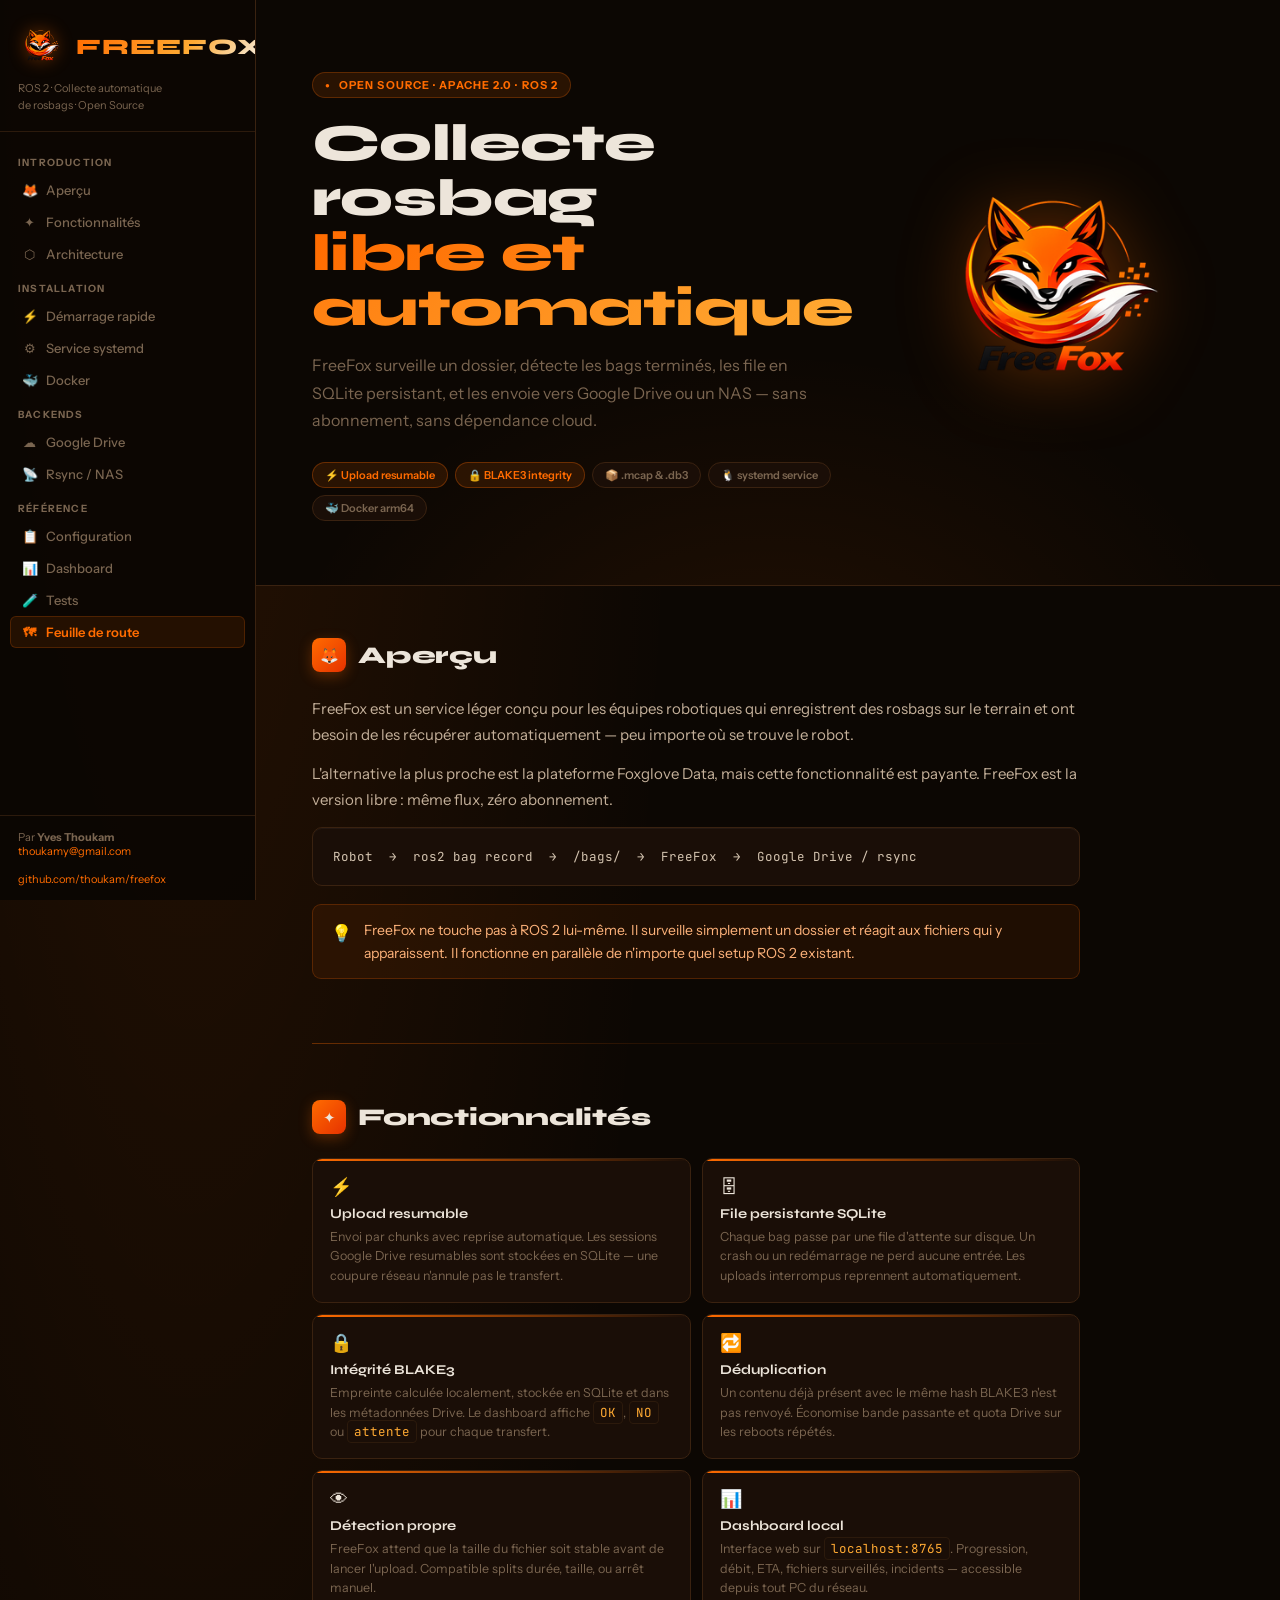
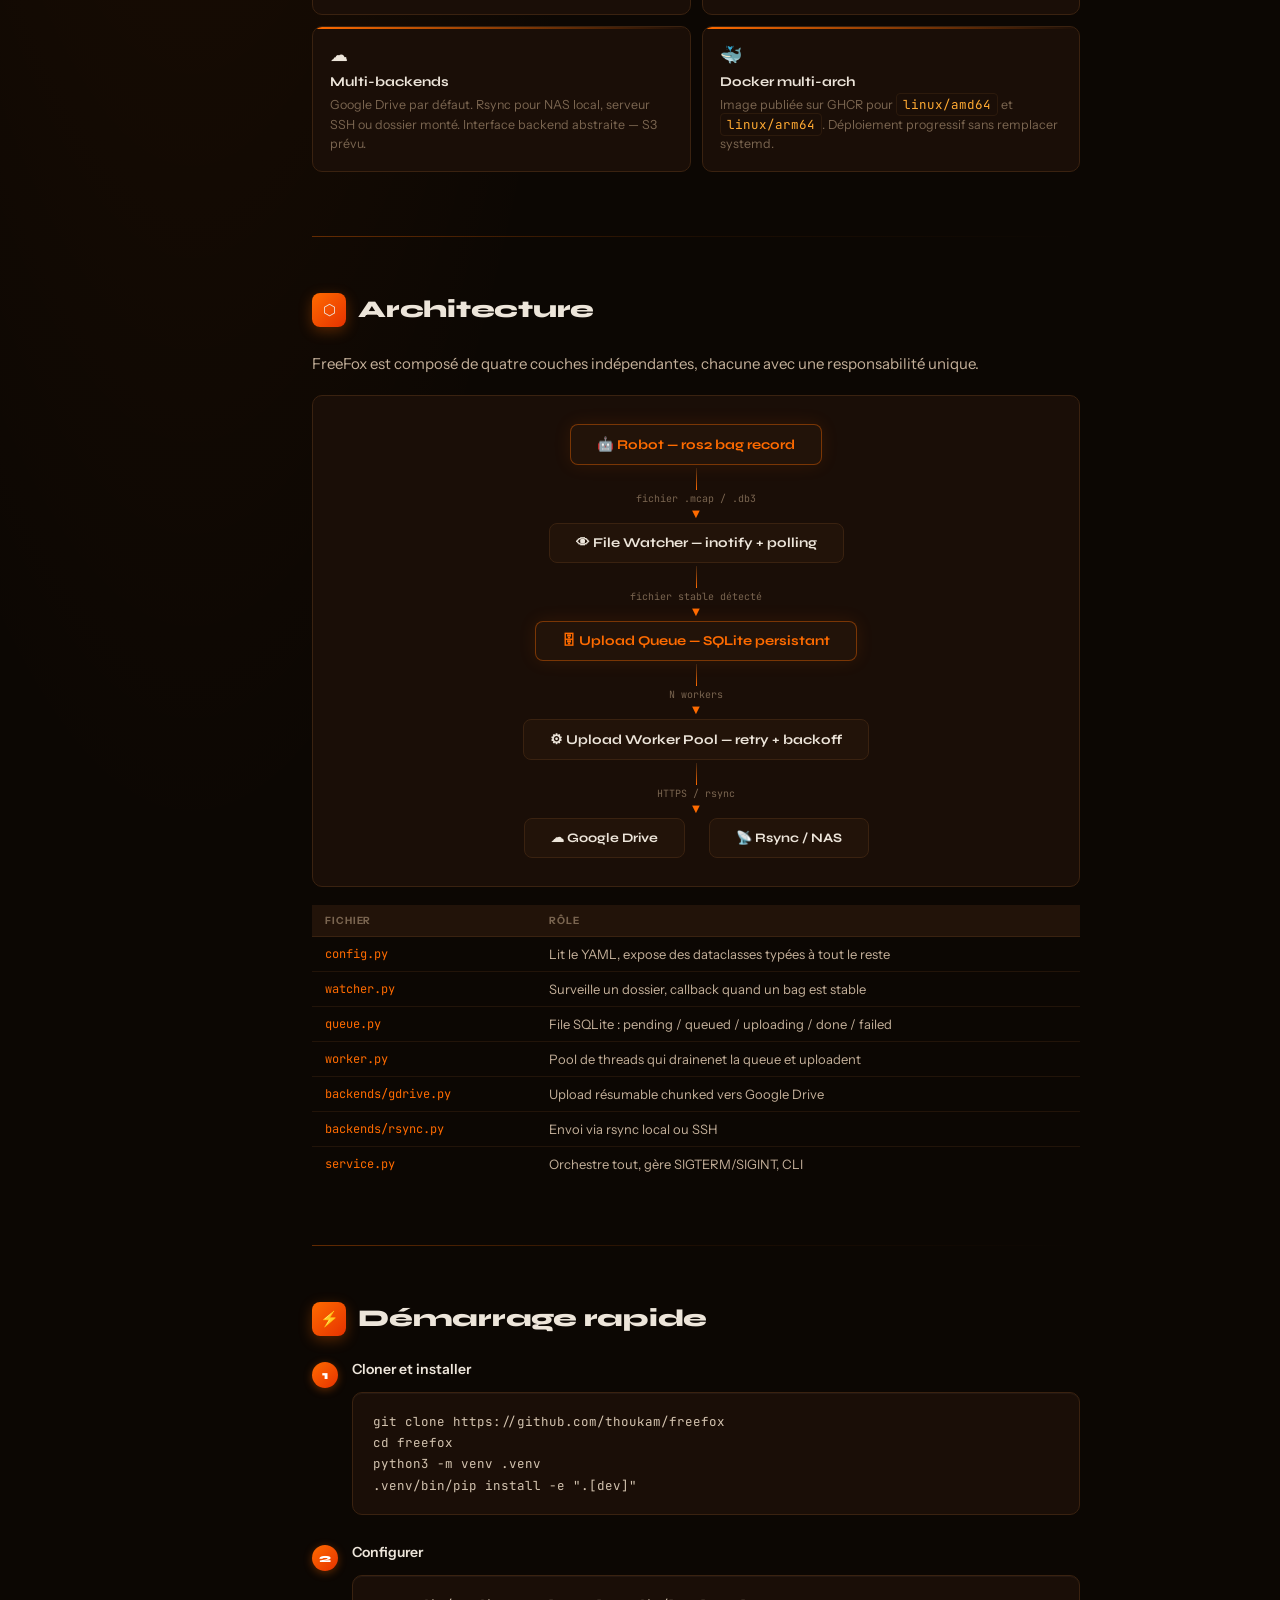
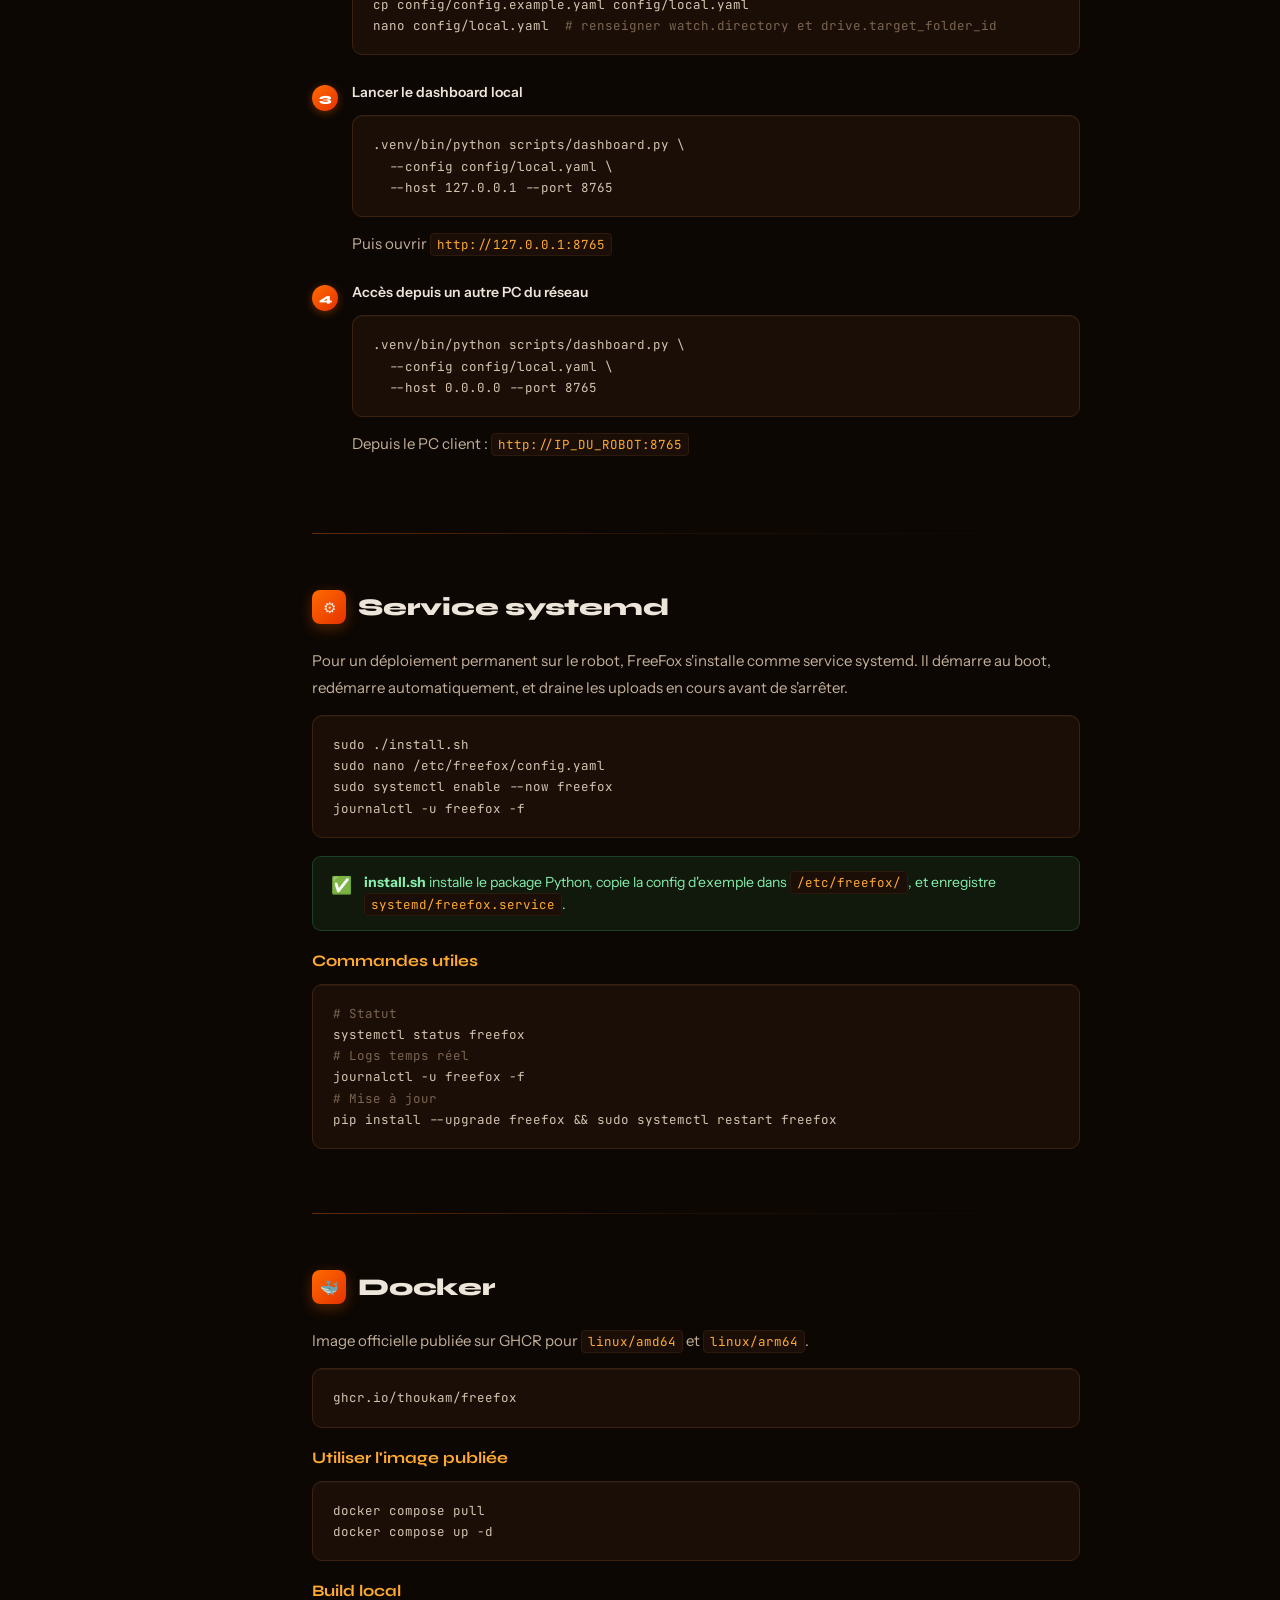
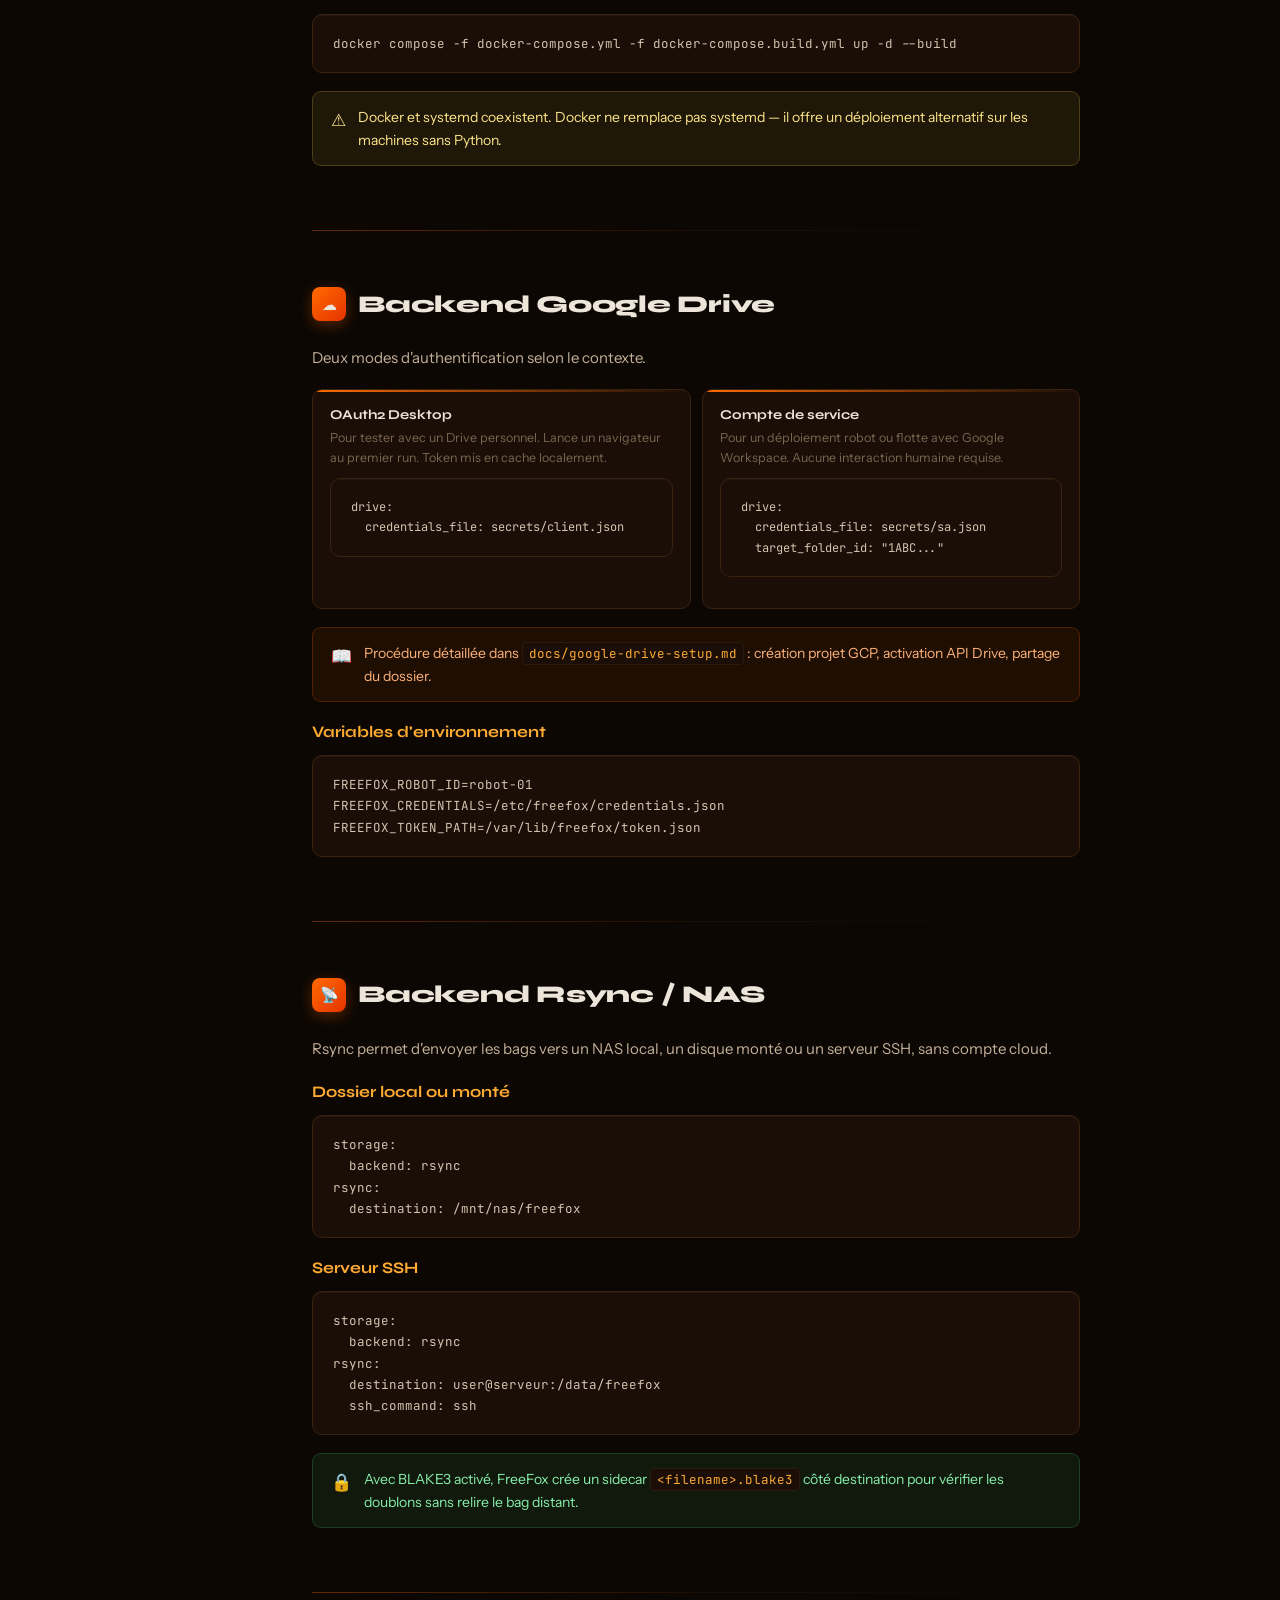
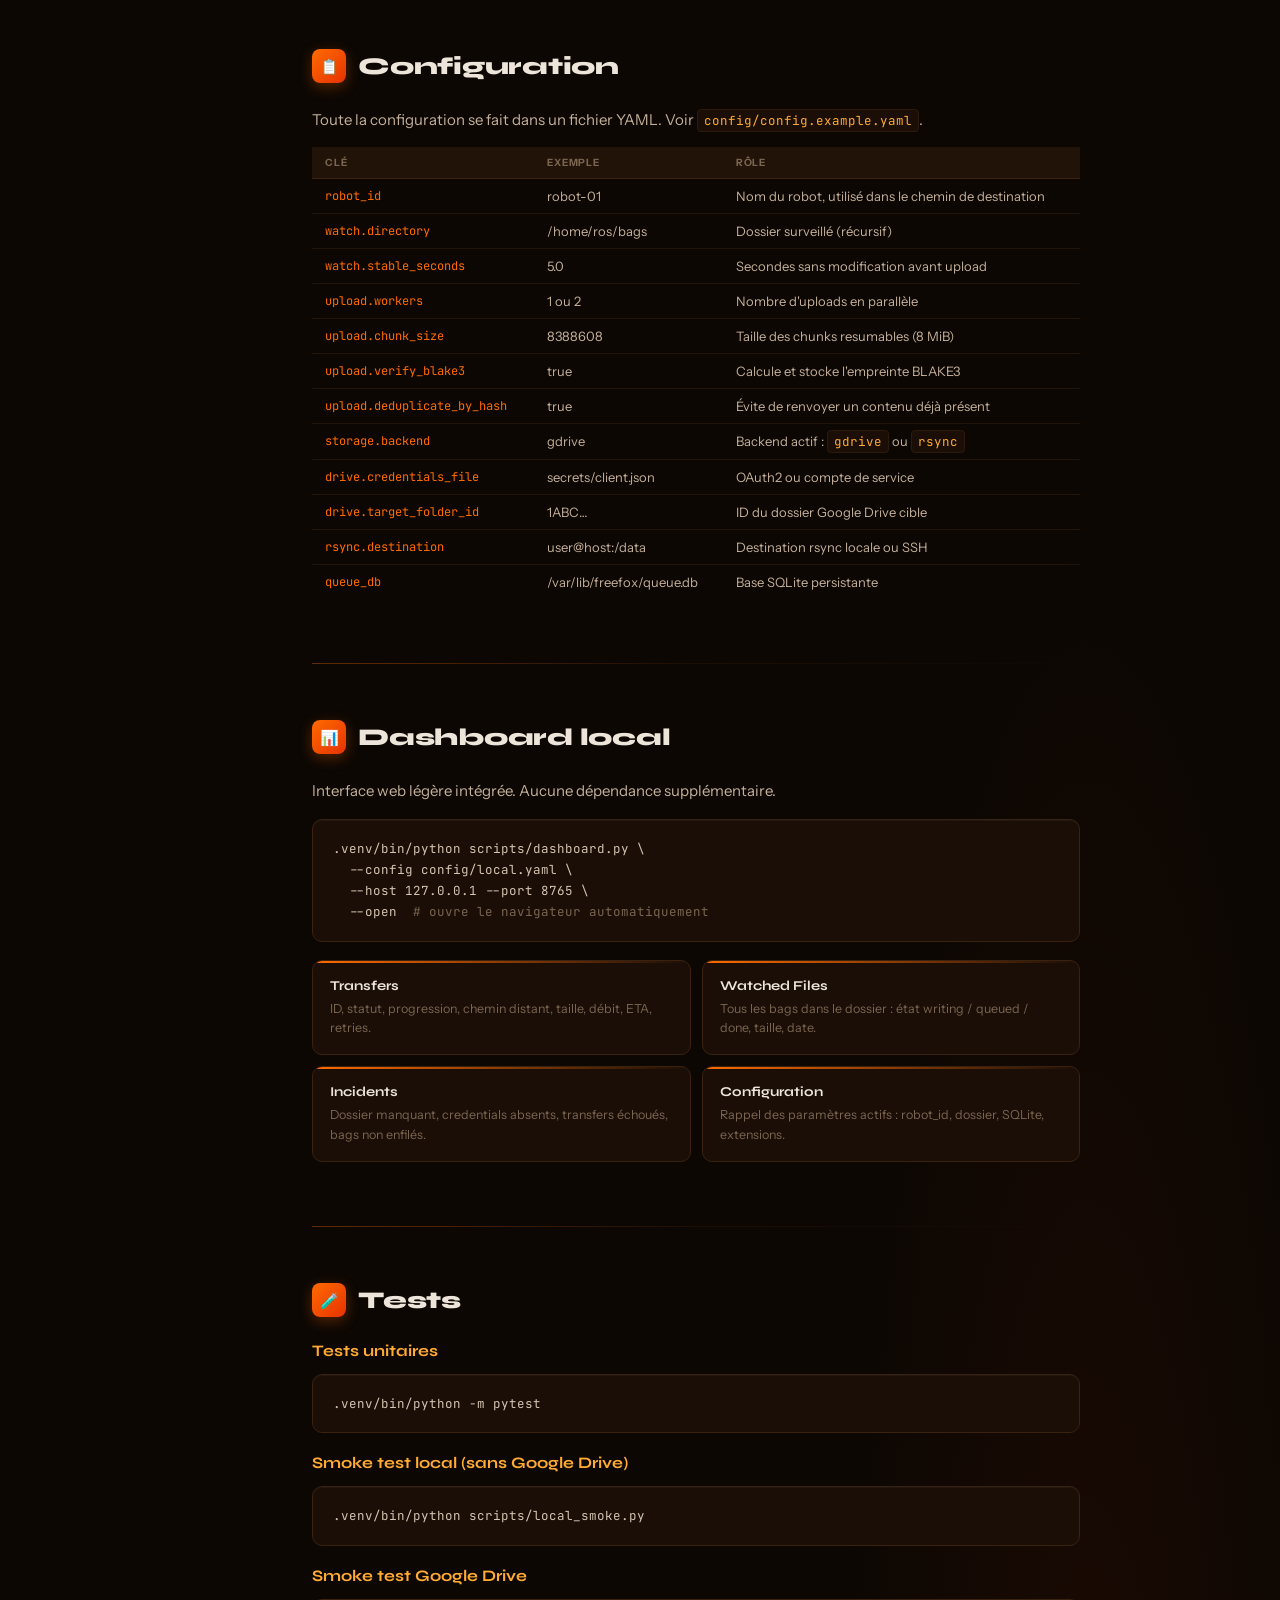
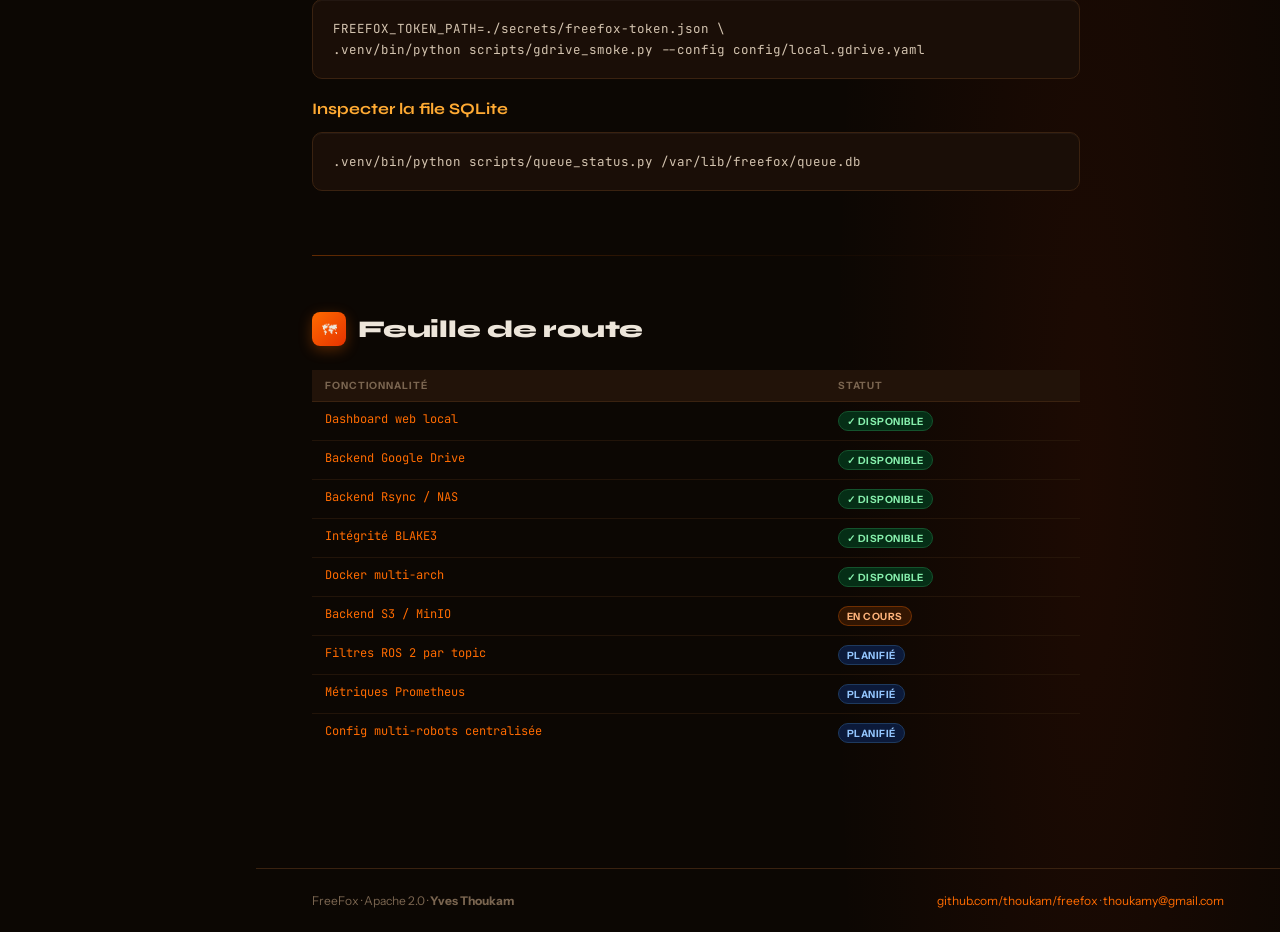
==== docs/index.html @ 983695c7 "Ajoute la page GitHub Pages" ====
<!doctype html>
<html lang="fr">
<head>
  <meta charset="utf-8">
  <meta name="viewport" content="width=device-width, initial-scale=1">
  <title>FreeFox — Wiki</title>
  <link rel="preconnect" href="https://fonts.googleapis.com">
  <link href="https://fonts.googleapis.com/css2?family=Syne:wght@400;600;700;800&family=Instrument+Sans:ital,wght@0,400;0,500;0,600;1,400&family=JetBrains+Mono:wght@400;500&display=swap" rel="stylesheet">
  <style>
    :root {
      --ox:#FF6B00; --red:#E63200; --amb:#FFAA33; --crm:#F5F0E8;
      --bg:#0C0703; --bg2:#130A05; --pn:#1A0E07; --pn2:#221309;
      --ln:#2C1A0C; --ln2:#3A2210;
      --tx:#EDE5DA; --mu:#7A6550; --fa:#3E2510;
      --gr:#4ADE80; --gr-bg:#052E16;
      --bl:#60A5FA; --bl-bg:#0C1A3A;
      --re:#F87171; --re-bg:#450A0A;
      --ye:#FCD34D; --ye-bg:#451A03;
      --fd:'Syne',sans-serif;
      --fb:'Instrument Sans',sans-serif;
      --fm:'JetBrains Mono',monospace;
    }
    *,*::before,*::after{box-sizing:border-box;margin:0;padding:0}
    html{scroll-behavior:smooth}
    body{font-family:var(--fb);color:var(--tx);background:var(--bg);
      background-image:radial-gradient(ellipse 70% 50% at 15% 0%,rgba(255,107,0,.11) 0%,transparent 55%),
        radial-gradient(ellipse 40% 35% at 85% 95%,rgba(230,50,0,.08) 0%,transparent 50%);
      min-height:100vh}

    /* SIDEBAR */
    .sidebar{position:fixed;top:0;left:0;bottom:0;width:256px;
      background:rgba(12,7,3,.97);border-right:1px solid var(--ln2);
      display:flex;flex-direction:column;z-index:50;overflow-y:auto}
    .sb-brand{padding:24px 18px 18px;border-bottom:1px solid var(--ln)}
    .sb-logo-row{display:flex;align-items:center;gap:12px;margin-bottom:10px}
    .sb-logo{width:46px;height:46px;object-fit:contain;
      filter:drop-shadow(0 0 9px rgba(255,107,0,.45))}
    .sb-name{font-family:var(--fd);font-weight:800;font-size:22px;
      letter-spacing:.05em;text-transform:uppercase;
      background:linear-gradient(130deg,var(--ox),var(--amb) 60%,var(--crm));
      -webkit-background-clip:text;-webkit-text-fill-color:transparent;background-clip:text}
    .sb-sub{font-size:11px;color:var(--mu);line-height:1.5}
    .nav{padding:12px 10px;flex:1}
    .nav-sec{font-size:10px;font-weight:700;letter-spacing:.12em;text-transform:uppercase;
      color:var(--mu);padding:12px 8px 5px}
    .nav a{display:flex;align-items:center;gap:8px;padding:7px 10px;border-radius:6px;
      font-size:13px;font-weight:500;color:var(--mu);text-decoration:none;
      transition:all .15s;border:1px solid transparent}
    .nav a:hover{color:var(--tx);background:rgba(255,107,0,.08);border-color:rgba(255,107,0,.15)}
    .nav a.active{color:var(--ox);background:rgba(255,107,0,.1);border-color:rgba(255,107,0,.2);font-weight:600}
    .ni{font-size:13px;width:17px;text-align:center;flex-shrink:0}
    .sb-foot{padding:14px 18px;border-top:1px solid var(--ln);font-size:11px;color:var(--mu)}
    .sb-foot a{color:var(--ox);text-decoration:none}
    .sb-foot a:hover{text-decoration:underline}

    /* PAGE */
    .page{margin-left:256px;min-height:100vh}

    /* HERO */
    .hero{position:relative;overflow:hidden;padding:72px 56px 64px;
      border-bottom:1px solid var(--ln2);
      background:radial-gradient(ellipse 80% 100% at 50% 120%,rgba(255,107,0,.09) 0%,transparent 60%),var(--bg)}
    .hero-grid{display:grid;grid-template-columns:1fr 300px;gap:48px;align-items:center;max-width:1050px}
    .eyebrow{display:inline-flex;align-items:center;gap:8px;padding:5px 12px;border-radius:999px;
      background:rgba(255,107,0,.12);border:1px solid rgba(255,107,0,.25);
      font-size:11px;font-weight:700;letter-spacing:.1em;text-transform:uppercase;color:var(--ox);margin-bottom:18px}
    .eyebrow::before{content:"●";font-size:8px;animation:blink 2s ease-in-out infinite}
    @keyframes blink{0%,100%{opacity:1}50%{opacity:.3}}
    .hero h1{font-family:var(--fd);font-size:clamp(32px,4.5vw,52px);font-weight:800;
      line-height:1.06;letter-spacing:-.01em;margin-bottom:16px}
    .hero h1 span{background:linear-gradient(130deg,var(--ox),var(--amb));
      -webkit-background-clip:text;-webkit-text-fill-color:transparent;background-clip:text}
    .hero-desc{font-size:16px;line-height:1.7;color:var(--mu);max-width:520px;margin-bottom:28px}
    .chips{display:flex;flex-wrap:wrap;gap:7px}
    .chip{display:inline-flex;align-items:center;gap:5px;padding:5px 12px;border-radius:999px;
      font-size:11px;font-weight:600;background:var(--pn);border:1px solid var(--ln2);color:var(--mu)}
    .chip-ox{background:rgba(255,107,0,.12);border-color:rgba(255,107,0,.3);color:var(--ox)}
    .hero-logo img{width:260px;height:260px;object-fit:contain;
      filter:drop-shadow(0 6px 36px rgba(255,107,0,.38));
      animation:float 6s ease-in-out infinite}
    @keyframes float{0%,100%{transform:translateY(0)}50%{transform:translateY(-10px)}}

    /* CONTENT */
    .content{max-width:880px;padding:52px 56px}

    /* SECTION */
    section{margin-bottom:64px;scroll-margin-top:20px}
    .sec-hd{display:flex;align-items:center;gap:12px;margin-bottom:24px}
    .sec-icon{width:34px;height:34px;border-radius:8px;
      background:linear-gradient(135deg,var(--ox),var(--red));
      display:flex;align-items:center;justify-content:center;font-size:15px;flex-shrink:0;
      box-shadow:0 4px 14px rgba(255,107,0,.3)}
    h2{font-family:var(--fd);font-size:24px;font-weight:800;letter-spacing:-.01em}
    h3{font-family:var(--fd);font-size:16px;font-weight:700;margin:20px 0 8px;color:var(--amb)}
    p{font-size:15px;line-height:1.75;color:#C4B09A;margin-bottom:12px}

    /* CODE */
    pre{background:var(--pn);border:1px solid var(--ln2);border-radius:10px;
      padding:18px 20px;overflow-x:auto;margin:14px 0;
      font-family:var(--fm);font-size:12.5px;line-height:1.7;color:#D4C4B0;
      box-shadow:inset 0 1px 0 rgba(255,255,255,.04)}
    .cm{color:var(--mu)} .kw{color:var(--ox)} .st{color:var(--gr)}
    code{font-family:var(--fm);font-size:12.5px;background:var(--pn);
      border:1px solid var(--ln);border-radius:4px;padding:2px 6px;color:var(--amb)}

    /* CALLOUT */
    .callout{border-radius:9px;padding:14px 18px;margin:18px 0;
      display:flex;gap:12px;align-items:flex-start;font-size:14px;line-height:1.6}
    .ci{font-size:17px;flex-shrink:0;margin-top:1px}
    .c-tip{background:rgba(74,222,128,.08);border:1px solid rgba(74,222,128,.2);color:#86EFAC}
    .c-warn{background:rgba(252,211,77,.08);border:1px solid rgba(252,211,77,.2);color:#FDE68A}
    .c-info{background:rgba(255,107,0,.08);border:1px solid rgba(255,107,0,.22);color:#FDB27A}

    /* FEAT GRID */
    .fgrid{display:grid;grid-template-columns:repeat(2,1fr);gap:11px;margin:18px 0}
    .feat{background:var(--pn);border:1px solid var(--ln2);border-radius:10px;padding:17px;
      transition:border-color .2s;position:relative;overflow:hidden}
    .feat::before{content:"";position:absolute;top:0;left:0;right:0;height:2px;
      background:linear-gradient(90deg,var(--ox),transparent)}
    .feat:hover{border-color:rgba(255,107,0,.3)}
    .fi{font-size:18px;margin-bottom:8px}
    .ft{font-family:var(--fd);font-size:13.5px;font-weight:700;margin-bottom:5px;color:var(--tx)}
    .fd2{font-size:12.5px;color:var(--mu);line-height:1.55}

    /* TABLE */
    .tw{overflow-x:auto;margin:14px 0}
    table{width:100%;border-collapse:collapse;font-size:13px}
    th{text-align:left;padding:9px 13px;font-size:10px;font-weight:800;
      letter-spacing:.09em;text-transform:uppercase;color:var(--mu);
      background:var(--pn2);border-bottom:1px solid var(--ln2)}
    td{padding:9px 13px;border-bottom:1px solid rgba(44,26,12,.7);color:#C4B09A;vertical-align:top}
    td:first-child{font-family:var(--fm);font-size:12px;color:var(--ox)}
    tr:last-child td{border-bottom:0}
    tr:hover td{background:rgba(255,107,0,.03)}

    /* BADGE */
    .badge{display:inline-flex;align-items:center;height:20px;padding:0 8px;border-radius:999px;
      font-size:10px;font-weight:700;letter-spacing:.05em;text-transform:uppercase}
    .bg{color:#86EFAC;background:var(--gr-bg);border:1px solid #14532D}
    .bo{color:#FDB27A;background:rgba(255,107,0,.15);border:1px solid rgba(255,107,0,.3)}
    .bb{color:#93C5FD;background:var(--bl-bg);border:1px solid #1E3A5F}

    /* ARCH */
    .arch{background:var(--pn);border:1px solid var(--ln2);border-radius:10px;
      padding:28px;margin:18px 0;display:flex;flex-direction:column;align-items:center}
    .an{display:flex;align-items:center;justify-content:center;
      background:var(--pn2);border:1px solid var(--ln2);border-radius:8px;
      padding:11px 26px;font-family:var(--fd);font-size:13.5px;font-weight:700;
      color:var(--tx);min-width:210px;text-align:center;transition:border-color .2s}
    .an.p{border-color:rgba(255,107,0,.4);color:var(--ox);box-shadow:0 0 18px rgba(255,107,0,.1)}
    .arr{display:flex;flex-direction:column;align-items:center;padding:3px 0}
    .al{width:1px;height:22px;background:linear-gradient(180deg,var(--ln2),var(--ox))}
    .atxt{font-size:10px;color:var(--mu);font-family:var(--fm);margin:2px 0}
    .ah{color:var(--ox);font-size:13px;line-height:1}
    .asplit{display:flex;gap:24px;align-items:flex-start}
    .abr{display:flex;flex-direction:column;align-items:center}

    /* STEPS */
    .steps{display:flex;flex-direction:column;gap:14px;margin:18px 0}
    .step{display:flex;gap:14px}
    .sn{width:26px;height:26px;border-radius:50%;flex-shrink:0;
      background:linear-gradient(135deg,var(--ox),var(--red));
      display:flex;align-items:center;justify-content:center;
      font-family:var(--fd);font-size:12px;font-weight:800;color:#fff;
      box-shadow:0 2px 9px rgba(255,107,0,.35);margin-top:2px}
    .sb2{flex:1}
    .stitle{font-weight:600;font-size:14px;margin-bottom:5px;color:var(--tx)}
    .sdesc{font-size:13px;color:var(--mu);line-height:1.6}

    /* DIVIDER */
    .div{height:1px;margin:0 0 56px;
      background:linear-gradient(90deg,var(--ox),rgba(255,107,0,.2),transparent);opacity:.35}

    /* FOOTER */
    footer{margin-left:256px;border-top:1px solid var(--ln2);
      padding:24px 56px;display:flex;align-items:center;justify-content:space-between;
      font-size:12px;color:var(--mu)}
    footer a{color:var(--ox);text-decoration:none}

    @media(max-width:900px){
      .sidebar{display:none}.page,footer{margin-left:0}
      .content{padding:28px 20px}.hero{padding:40px 20px}
      .hero-grid{grid-template-columns:1fr}.hero-logo{display:none}
      .fgrid{grid-template-columns:1fr}
    }
  </style>
</head>
<body>

<nav class="sidebar">
  <div class="sb-brand">
    <div class="sb-logo-row">
      <img class="sb-logo" src="[data-uri]" alt="FreeFox">
      <div class="sb-name">FreeFox</div>
    </div>
    <div class="sb-sub">ROS 2 · Collecte automatique<br>de rosbags · Open Source</div>
  </div>
  <div class="nav">
    <div class="nav-sec">Introduction</div>
    <a href="#apercu" class="active"><span class="ni">🦊</span>Aperçu</a>
    <a href="#fonctionnalites"><span class="ni">✦</span>Fonctionnalités</a>
    <a href="#architecture"><span class="ni">⬡</span>Architecture</a>
    <div class="nav-sec">Installation</div>
    <a href="#demarrage"><span class="ni">⚡</span>Démarrage rapide</a>
    <a href="#systemd"><span class="ni">⚙</span>Service systemd</a>
    <a href="#docker"><span class="ni">🐳</span>Docker</a>
    <div class="nav-sec">Backends</div>
    <a href="#gdrive"><span class="ni">☁</span>Google Drive</a>
    <a href="#rsync"><span class="ni">📡</span>Rsync / NAS</a>
    <div class="nav-sec">Référence</div>
    <a href="#configuration"><span class="ni">📋</span>Configuration</a>
    <a href="#dashboard"><span class="ni">📊</span>Dashboard</a>
    <a href="#tests"><span class="ni">🧪</span>Tests</a>
    <a href="#roadmap"><span class="ni">🗺</span>Feuille de route</a>
  </div>
  <div class="sb-foot">
    Par <strong>Yves Thoukam</strong><br>
    <a href="mailto:thoukamy@gmail.com">thoukamy@gmail.com</a><br><br>
    <a href="https://github.com/thoukam/freefox">github.com/thoukam/freefox</a>
  </div>
</nav>

<div class="page">
  <div class="hero">
    <div class="hero-grid">
      <div>
        <div class="eyebrow">Open Source · Apache 2.0 · ROS 2</div>
        <h1>Collecte rosbag<br><span>libre et automatique</span></h1>
        <p class="hero-desc">FreeFox surveille un dossier, détecte les bags terminés, les file en SQLite persistant, et les envoie vers Google Drive ou un NAS — sans abonnement, sans dépendance cloud.</p>
        <div class="chips">
          <span class="chip chip-ox">⚡ Upload resumable</span>
          <span class="chip chip-ox">🔒 BLAKE3 integrity</span>
          <span class="chip">📦 .mcap &amp; .db3</span>
          <span class="chip">🐧 systemd service</span>
          <span class="chip">🐳 Docker arm64</span>
        </div>
      </div>
      <div class="hero-logo">
        <img src="[data-uri]" alt="FreeFox">
      </div>
    </div>
  </div>

  <div class="content">

    <section id="apercu">
      <div class="sec-hd"><div class="sec-icon">🦊</div><h2>Aperçu</h2></div>
      <p>FreeFox est un service léger conçu pour les équipes robotiques qui enregistrent des rosbags sur le terrain et ont besoin de les récupérer automatiquement — peu importe où se trouve le robot.</p>
      <p>L'alternative la plus proche est la plateforme Foxglove Data, mais cette fonctionnalité est payante. FreeFox est la version libre : même flux, zéro abonnement.</p>
      <pre>Robot  →  ros2 bag record  →  /bags/  →  FreeFox  →  Google Drive / rsync</pre>
      <div class="callout c-info"><div class="ci">💡</div><div>FreeFox ne touche pas à ROS 2 lui-même. Il surveille simplement un dossier et réagit aux fichiers qui y apparaissent. Il fonctionne en parallèle de n'importe quel setup ROS 2 existant.</div></div>
    </section>
    <div class="div"></div>

    <section id="fonctionnalites">
      <div class="sec-hd"><div class="sec-icon">✦</div><h2>Fonctionnalités</h2></div>
      <div class="fgrid">
        <div class="feat"><div class="fi">⚡</div><div class="ft">Upload resumable</div><div class="fd2">Envoi par chunks avec reprise automatique. Les sessions Google Drive resumables sont stockées en SQLite — une coupure réseau n'annule pas le transfert.</div></div>
        <div class="feat"><div class="fi">🗄</div><div class="ft">File persistante SQLite</div><div class="fd2">Chaque bag passe par une file d'attente sur disque. Un crash ou un redémarrage ne perd aucune entrée. Les uploads interrompus reprennent automatiquement.</div></div>
        <div class="feat"><div class="fi">🔒</div><div class="ft">Intégrité BLAKE3</div><div class="fd2">Empreinte calculée localement, stockée en SQLite et dans les métadonnées Drive. Le dashboard affiche <code>OK</code>, <code>NO</code> ou <code>attente</code> pour chaque transfert.</div></div>
        <div class="feat"><div class="fi">🔁</div><div class="ft">Déduplication</div><div class="fd2">Un contenu déjà présent avec le même hash BLAKE3 n'est pas renvoyé. Économise bande passante et quota Drive sur les reboots répétés.</div></div>
        <div class="feat"><div class="fi">👁</div><div class="ft">Détection propre</div><div class="fd2">FreeFox attend que la taille du fichier soit stable avant de lancer l'upload. Compatible splits durée, taille, ou arrêt manuel.</div></div>
        <div class="feat"><div class="fi">📊</div><div class="ft">Dashboard local</div><div class="fd2">Interface web sur <code>localhost:8765</code>. Progression, débit, ETA, fichiers surveillés, incidents — accessible depuis tout PC du réseau.</div></div>
        <div class="feat"><div class="fi">☁</div><div class="ft">Multi-backends</div><div class="fd2">Google Drive par défaut. Rsync pour NAS local, serveur SSH ou dossier monté. Interface backend abstraite — S3 prévu.</div></div>
        <div class="feat"><div class="fi">🐳</div><div class="ft">Docker multi-arch</div><div class="fd2">Image publiée sur GHCR pour <code>linux/amd64</code> et <code>linux/arm64</code>. Déploiement progressif sans remplacer systemd.</div></div>
      </div>
    </section>
    <div class="div"></div>

    <section id="architecture">
      <div class="sec-hd"><div class="sec-icon">⬡</div><h2>Architecture</h2></div>
      <p>FreeFox est composé de quatre couches indépendantes, chacune avec une responsabilité unique.</p>
      <div class="arch">
        <div class="an p">🤖 Robot — ros2 bag record</div>
        <div class="arr"><div class="al"></div><div class="atxt">fichier .mcap / .db3</div><div class="ah">▼</div></div>
        <div class="an">👁 File Watcher — inotify + polling</div>
        <div class="arr"><div class="al"></div><div class="atxt">fichier stable détecté</div><div class="ah">▼</div></div>
        <div class="an p">🗄 Upload Queue — SQLite persistant</div>
        <div class="arr"><div class="al"></div><div class="atxt">N workers</div><div class="ah">▼</div></div>
        <div class="an">⚙ Upload Worker Pool — retry + backoff</div>
        <div class="arr"><div class="al"></div><div class="atxt">HTTPS / rsync</div><div class="ah">▼</div></div>
        <div class="asplit">
          <div class="abr"><div class="an" style="min-width:150px;font-size:13px">☁ Google Drive</div></div>
          <div class="abr"><div class="an" style="min-width:150px;font-size:13px">📡 Rsync / NAS</div></div>
        </div>
      </div>
      <div class="tw"><table>
        <thead><tr><th>Fichier</th><th>Rôle</th></tr></thead>
        <tbody>
          <tr><td>config.py</td><td>Lit le YAML, expose des dataclasses typées à tout le reste</td></tr>
          <tr><td>watcher.py</td><td>Surveille un dossier, callback quand un bag est stable</td></tr>
          <tr><td>queue.py</td><td>File SQLite : pending / queued / uploading / done / failed</td></tr>
          <tr><td>worker.py</td><td>Pool de threads qui drainenet la queue et uploadent</td></tr>
          <tr><td>backends/gdrive.py</td><td>Upload résumable chunked vers Google Drive</td></tr>
          <tr><td>backends/rsync.py</td><td>Envoi via rsync local ou SSH</td></tr>
          <tr><td>service.py</td><td>Orchestre tout, gère SIGTERM/SIGINT, CLI</td></tr>
        </tbody>
      </table></div>
    </section>
    <div class="div"></div>

    <section id="demarrage">
      <div class="sec-hd"><div class="sec-icon">⚡</div><h2>Démarrage rapide</h2></div>
      <div class="steps">
        <div class="step"><div class="sn">1</div><div class="sb2"><div class="stitle">Cloner et installer</div><div class="sdesc"><pre>git clone https://github.com/thoukam/freefox
cd freefox
python3 -m venv .venv
.venv/bin/pip install -e ".[dev]"</pre></div></div></div>
        <div class="step"><div class="sn">2</div><div class="sb2"><div class="stitle">Configurer</div><div class="sdesc"><pre>cp config/config.example.yaml config/local.yaml
nano config/local.yaml  <span class="cm"># renseigner watch.directory et drive.target_folder_id</span></pre></div></div></div>
        <div class="step"><div class="sn">3</div><div class="sb2"><div class="stitle">Lancer le dashboard local</div><div class="sdesc"><pre>.venv/bin/python scripts/dashboard.py \
  --config config/local.yaml \
  --host 127.0.0.1 --port 8765</pre><p style="margin-top:9px">Puis ouvrir <code>http://127.0.0.1:8765</code></p></div></div></div>
        <div class="step"><div class="sn">4</div><div class="sb2"><div class="stitle">Accès depuis un autre PC du réseau</div><div class="sdesc"><pre>.venv/bin/python scripts/dashboard.py \
  --config config/local.yaml \
  --host 0.0.0.0 --port 8765</pre><p style="margin-top:9px">Depuis le PC client : <code>http://IP_DU_ROBOT:8765</code></p></div></div></div>
      </div>
    </section>
    <div class="div"></div>

    <section id="systemd">
      <div class="sec-hd"><div class="sec-icon">⚙</div><h2>Service systemd</h2></div>
      <p>Pour un déploiement permanent sur le robot, FreeFox s'installe comme service systemd. Il démarre au boot, redémarre automatiquement, et draine les uploads en cours avant de s'arrêter.</p>
      <pre>sudo ./install.sh
sudo nano /etc/freefox/config.yaml
sudo systemctl enable --now freefox
journalctl -u freefox -f</pre>
      <div class="callout c-tip"><div class="ci">✅</div><div><strong>install.sh</strong> installe le package Python, copie la config d'exemple dans <code>/etc/freefox/</code>, et enregistre <code>systemd/freefox.service</code>.</div></div>
      <h3>Commandes utiles</h3>
      <pre><span class="cm"># Statut</span>
systemctl status freefox
<span class="cm"># Logs temps réel</span>
journalctl -u freefox -f
<span class="cm"># Mise à jour</span>
pip install --upgrade freefox &amp;&amp; sudo systemctl restart freefox</pre>
    </section>
    <div class="div"></div>

    <section id="docker">
      <div class="sec-hd"><div class="sec-icon">🐳</div><h2>Docker</h2></div>
      <p>Image officielle publiée sur GHCR pour <code>linux/amd64</code> et <code>linux/arm64</code>.</p>
      <pre>ghcr.io/thoukam/freefox</pre>
      <h3>Utiliser l'image publiée</h3>
      <pre>docker compose pull
docker compose up -d</pre>
      <h3>Build local</h3>
      <pre>docker compose -f docker-compose.yml -f docker-compose.build.yml up -d --build</pre>
      <div class="callout c-warn"><div class="ci">⚠</div><div>Docker et systemd coexistent. Docker ne remplace pas systemd — il offre un déploiement alternatif sur les machines sans Python.</div></div>
    </section>
    <div class="div"></div>

    <section id="gdrive">
      <div class="sec-hd"><div class="sec-icon">☁</div><h2>Backend Google Drive</h2></div>
      <p>Deux modes d'authentification selon le contexte.</p>
      <div class="fgrid">
        <div class="feat"><div class="ft">OAuth2 Desktop</div><div class="fd2">Pour tester avec un Drive personnel. Lance un navigateur au premier run. Token mis en cache localement.</div><pre style="margin-top:11px;font-size:12px">drive:
  credentials_file: secrets/client.json</pre></div>
        <div class="feat"><div class="ft">Compte de service</div><div class="fd2">Pour un déploiement robot ou flotte avec Google Workspace. Aucune interaction humaine requise.</div><pre style="margin-top:11px;font-size:12px">drive:
  credentials_file: secrets/sa.json
  target_folder_id: "1ABC..."</pre></div>
      </div>
      <div class="callout c-info"><div class="ci">📖</div><div>Procédure détaillée dans <code>docs/google-drive-setup.md</code> : création projet GCP, activation API Drive, partage du dossier.</div></div>
      <h3>Variables d'environnement</h3>
      <pre>FREEFOX_ROBOT_ID=robot-01
FREEFOX_CREDENTIALS=/etc/freefox/credentials.json
FREEFOX_TOKEN_PATH=/var/lib/freefox/token.json</pre>
    </section>
    <div class="div"></div>

    <section id="rsync">
      <div class="sec-hd"><div class="sec-icon">📡</div><h2>Backend Rsync / NAS</h2></div>
      <p>Rsync permet d'envoyer les bags vers un NAS local, un disque monté ou un serveur SSH, sans compte cloud.</p>
      <h3>Dossier local ou monté</h3>
      <pre>storage:
  backend: rsync
rsync:
  destination: /mnt/nas/freefox</pre>
      <h3>Serveur SSH</h3>
      <pre>storage:
  backend: rsync
rsync:
  destination: user@serveur:/data/freefox
  ssh_command: ssh</pre>
      <div class="callout c-tip"><div class="ci">🔒</div><div>Avec BLAKE3 activé, FreeFox crée un sidecar <code>&lt;filename&gt;.blake3</code> côté destination pour vérifier les doublons sans relire le bag distant.</div></div>
    </section>
    <div class="div"></div>

    <section id="configuration">
      <div class="sec-hd"><div class="sec-icon">📋</div><h2>Configuration</h2></div>
      <p>Toute la configuration se fait dans un fichier YAML. Voir <code>config/config.example.yaml</code>.</p>
      <div class="tw"><table>
        <thead><tr><th>Clé</th><th>Exemple</th><th>Rôle</th></tr></thead>
        <tbody>
          <tr><td>robot_id</td><td>robot-01</td><td>Nom du robot, utilisé dans le chemin de destination</td></tr>
          <tr><td>watch.directory</td><td>/home/ros/bags</td><td>Dossier surveillé (récursif)</td></tr>
          <tr><td>watch.stable_seconds</td><td>5.0</td><td>Secondes sans modification avant upload</td></tr>
          <tr><td>upload.workers</td><td>1 ou 2</td><td>Nombre d'uploads en parallèle</td></tr>
          <tr><td>upload.chunk_size</td><td>8388608</td><td>Taille des chunks resumables (8 MiB)</td></tr>
          <tr><td>upload.verify_blake3</td><td>true</td><td>Calcule et stocke l'empreinte BLAKE3</td></tr>
          <tr><td>upload.deduplicate_by_hash</td><td>true</td><td>Évite de renvoyer un contenu déjà présent</td></tr>
          <tr><td>storage.backend</td><td>gdrive</td><td>Backend actif : <code>gdrive</code> ou <code>rsync</code></td></tr>
          <tr><td>drive.credentials_file</td><td>secrets/client.json</td><td>OAuth2 ou compte de service</td></tr>
          <tr><td>drive.target_folder_id</td><td>1ABC…</td><td>ID du dossier Google Drive cible</td></tr>
          <tr><td>rsync.destination</td><td>user@host:/data</td><td>Destination rsync locale ou SSH</td></tr>
          <tr><td>queue_db</td><td>/var/lib/freefox/queue.db</td><td>Base SQLite persistante</td></tr>
        </tbody>
      </table></div>
    </section>
    <div class="div"></div>

    <section id="dashboard">
      <div class="sec-hd"><div class="sec-icon">📊</div><h2>Dashboard local</h2></div>
      <p>Interface web légère intégrée. Aucune dépendance supplémentaire.</p>
      <pre>.venv/bin/python scripts/dashboard.py \
  --config config/local.yaml \
  --host 127.0.0.1 --port 8765 \
  --open  <span class="cm"># ouvre le navigateur automatiquement</span></pre>
      <div class="fgrid">
        <div class="feat"><div class="ft">Transfers</div><div class="fd2">ID, statut, progression, chemin distant, taille, débit, ETA, retries.</div></div>
        <div class="feat"><div class="ft">Watched Files</div><div class="fd2">Tous les bags dans le dossier : état writing / queued / done, taille, date.</div></div>
        <div class="feat"><div class="ft">Incidents</div><div class="fd2">Dossier manquant, credentials absents, transfers échoués, bags non enfilés.</div></div>
        <div class="feat"><div class="ft">Configuration</div><div class="fd2">Rappel des paramètres actifs : robot_id, dossier, SQLite, extensions.</div></div>
      </div>
    </section>
    <div class="div"></div>

    <section id="tests">
      <div class="sec-hd"><div class="sec-icon">🧪</div><h2>Tests</h2></div>
      <h3>Tests unitaires</h3>
      <pre>.venv/bin/python -m pytest</pre>
      <h3>Smoke test local (sans Google Drive)</h3>
      <pre>.venv/bin/python scripts/local_smoke.py</pre>
      <h3>Smoke test Google Drive</h3>
      <pre>FREEFOX_TOKEN_PATH=./secrets/freefox-token.json \
.venv/bin/python scripts/gdrive_smoke.py --config config/local.gdrive.yaml</pre>
      <h3>Inspecter la file SQLite</h3>
      <pre>.venv/bin/python scripts/queue_status.py /var/lib/freefox/queue.db</pre>
    </section>
    <div class="div"></div>

    <section id="roadmap">
      <div class="sec-hd"><div class="sec-icon">🗺</div><h2>Feuille de route</h2></div>
      <div class="tw"><table>
        <thead><tr><th>Fonctionnalité</th><th>Statut</th></tr></thead>
        <tbody>
          <tr><td>Dashboard web local</td><td><span class="badge bg">✓ Disponible</span></td></tr>
          <tr><td>Backend Google Drive</td><td><span class="badge bg">✓ Disponible</span></td></tr>
          <tr><td>Backend Rsync / NAS</td><td><span class="badge bg">✓ Disponible</span></td></tr>
          <tr><td>Intégrité BLAKE3</td><td><span class="badge bg">✓ Disponible</span></td></tr>
          <tr><td>Docker multi-arch</td><td><span class="badge bg">✓ Disponible</span></td></tr>
          <tr><td>Backend S3 / MinIO</td><td><span class="badge bo">En cours</span></td></tr>
          <tr><td>Filtres ROS 2 par topic</td><td><span class="badge bb">Planifié</span></td></tr>
          <tr><td>Métriques Prometheus</td><td><span class="badge bb">Planifié</span></td></tr>
          <tr><td>Config multi-robots centralisée</td><td><span class="badge bb">Planifié</span></td></tr>
        </tbody>
      </table></div>
    </section>

  </div>
</div>

<footer>
  <div>FreeFox · Apache 2.0 · <strong>Yves Thoukam</strong></div>
  <div><a href="https://github.com/thoukam/freefox">github.com/thoukam/freefox</a> · <a href="mailto:thoukamy@gmail.com">thoukamy@gmail.com</a></div>
</footer>

<script>
const secs = document.querySelectorAll("section[id]");
const links = document.querySelectorAll(".nav a");
new IntersectionObserver(entries => {
  entries.forEach(e => {
    if(e.isIntersecting) {
      links.forEach(a => a.classList.remove("active"));
      const l = document.querySelector(`.nav a[href="#${e.target.id}"]`);
      if(l) l.classList.add("active");
    }
  });
}, {rootMargin:"-30% 0px -60% 0px"}).observe ? secs.forEach(s => new IntersectionObserver(entries => {
  entries.forEach(e => {
    if(e.isIntersecting) {
      links.forEach(a => a.classList.remove("active"));
      const l = document.querySelector(`.nav a[href="#${e.target.id}"]`);
      if(l) l.classList.add("active");
    }
  });
}, {rootMargin:"-30% 0px -60% 0px"}).observe(s)) : null;
</script>
</body>
</html>
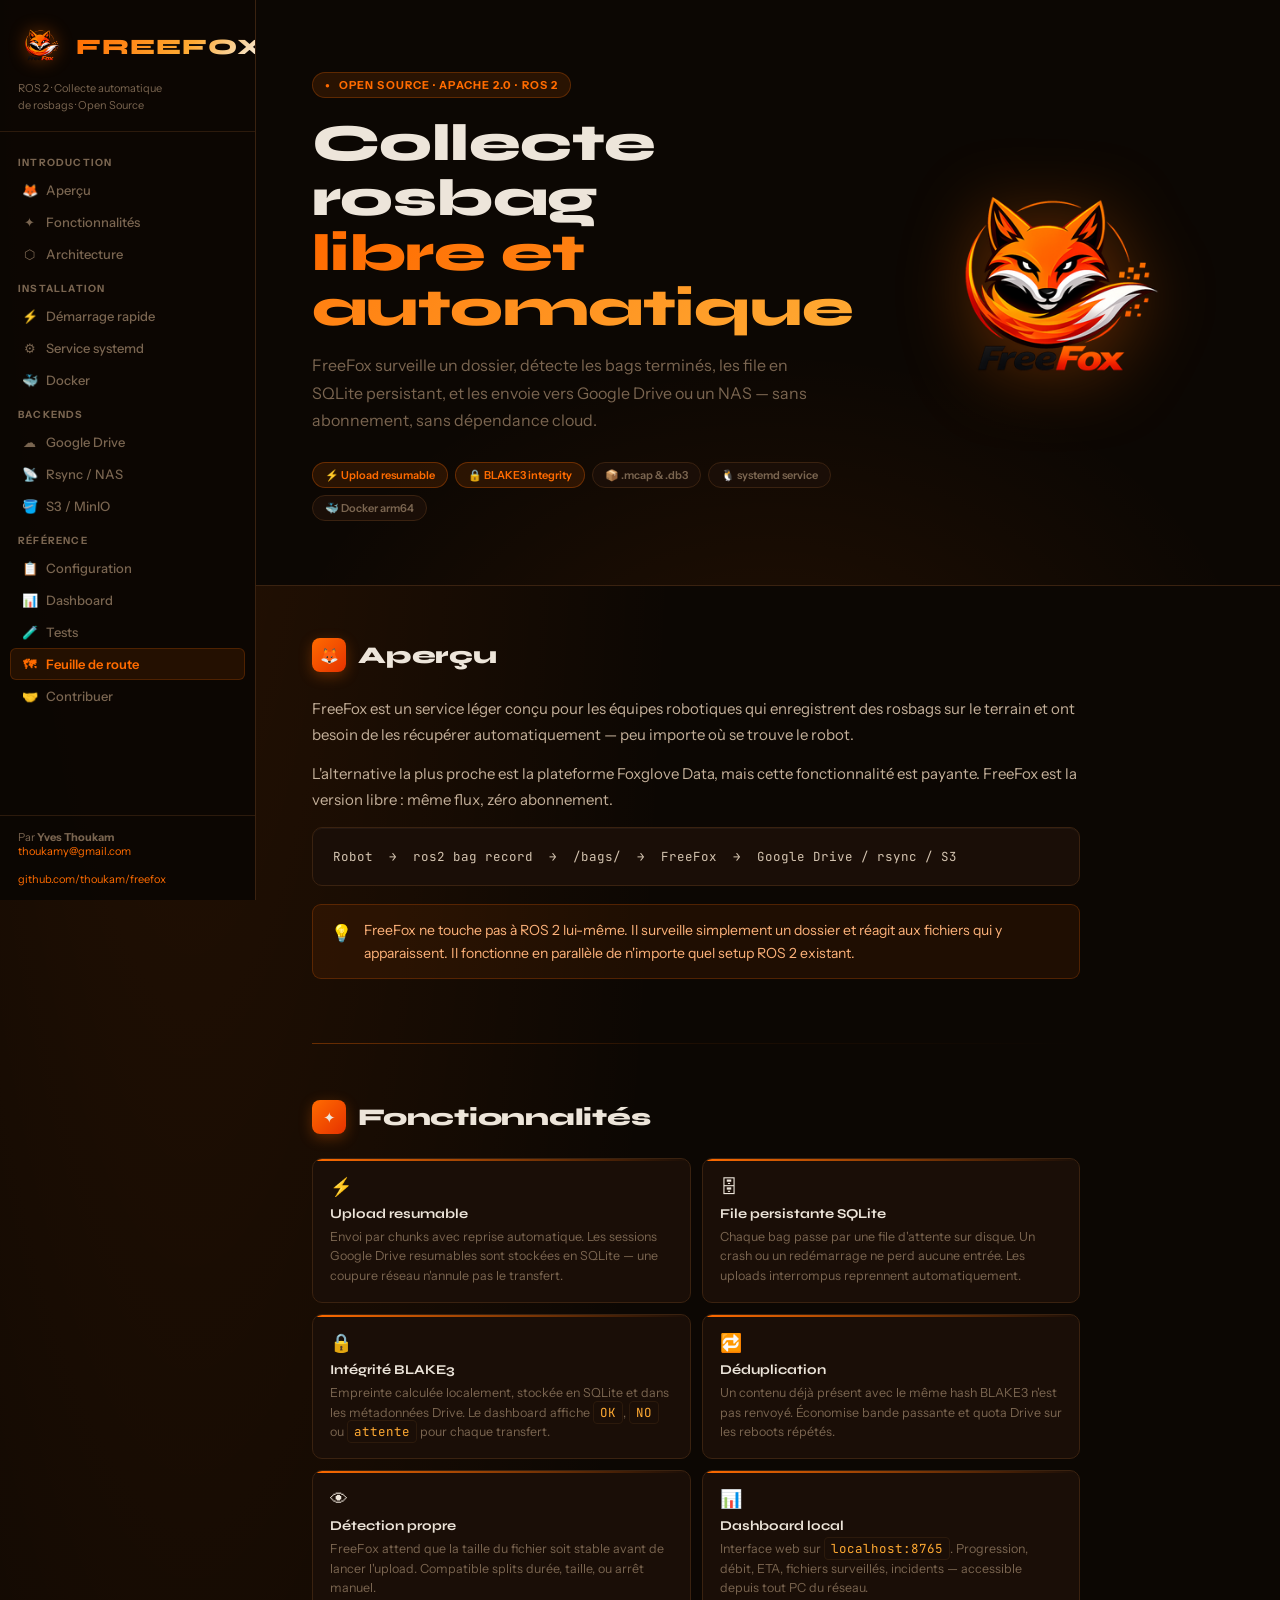
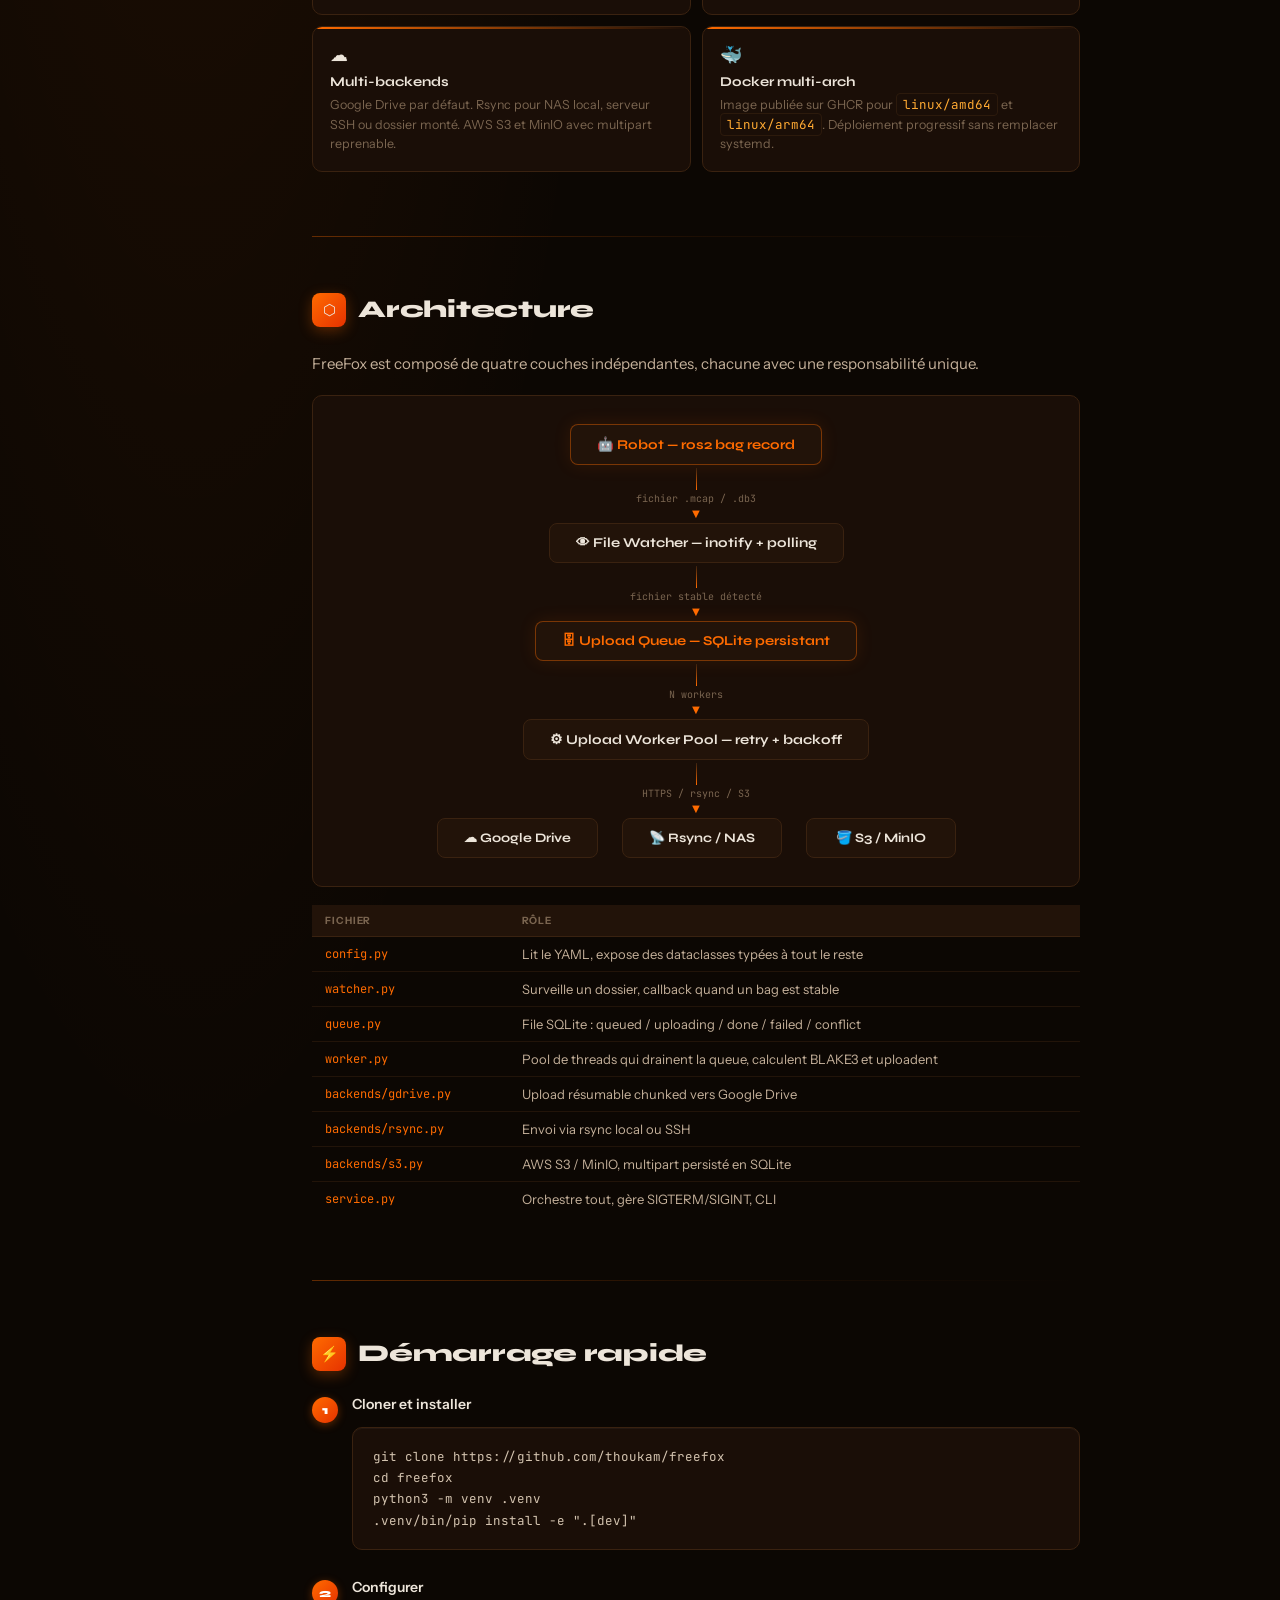
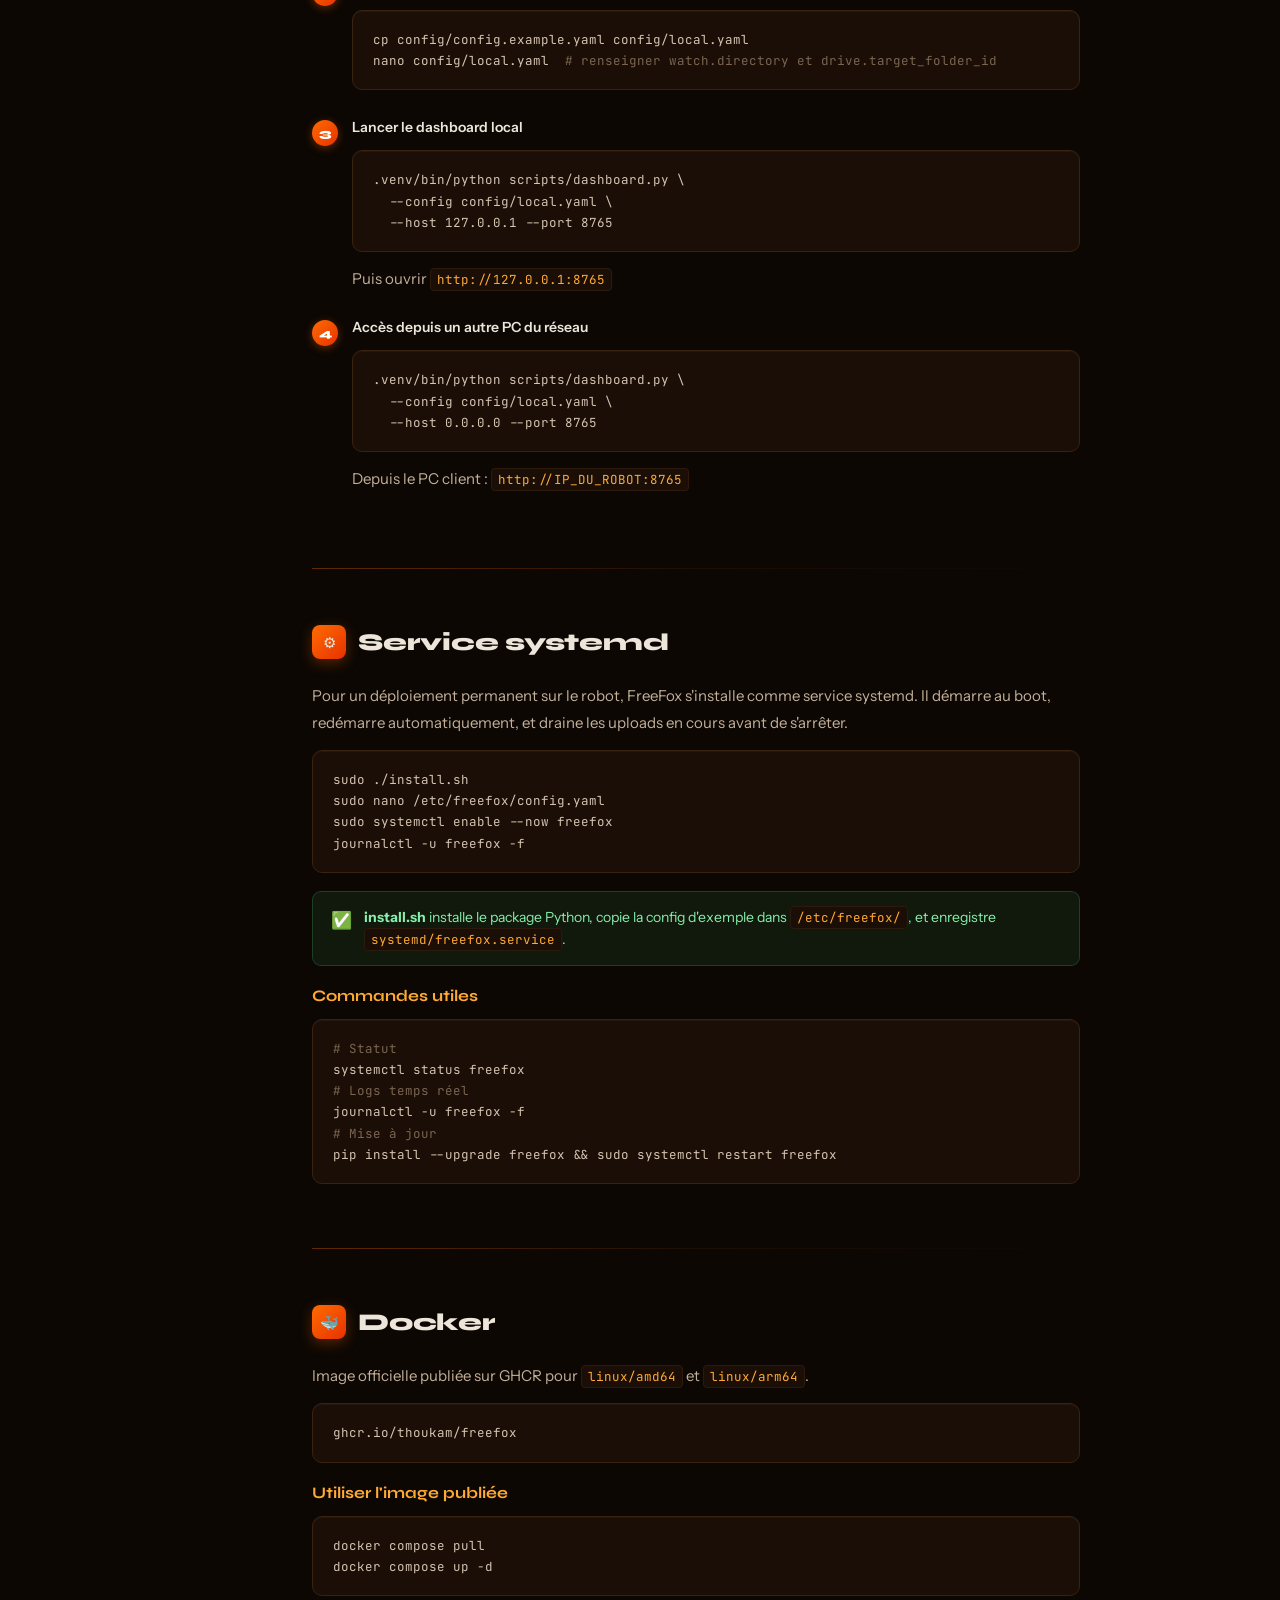
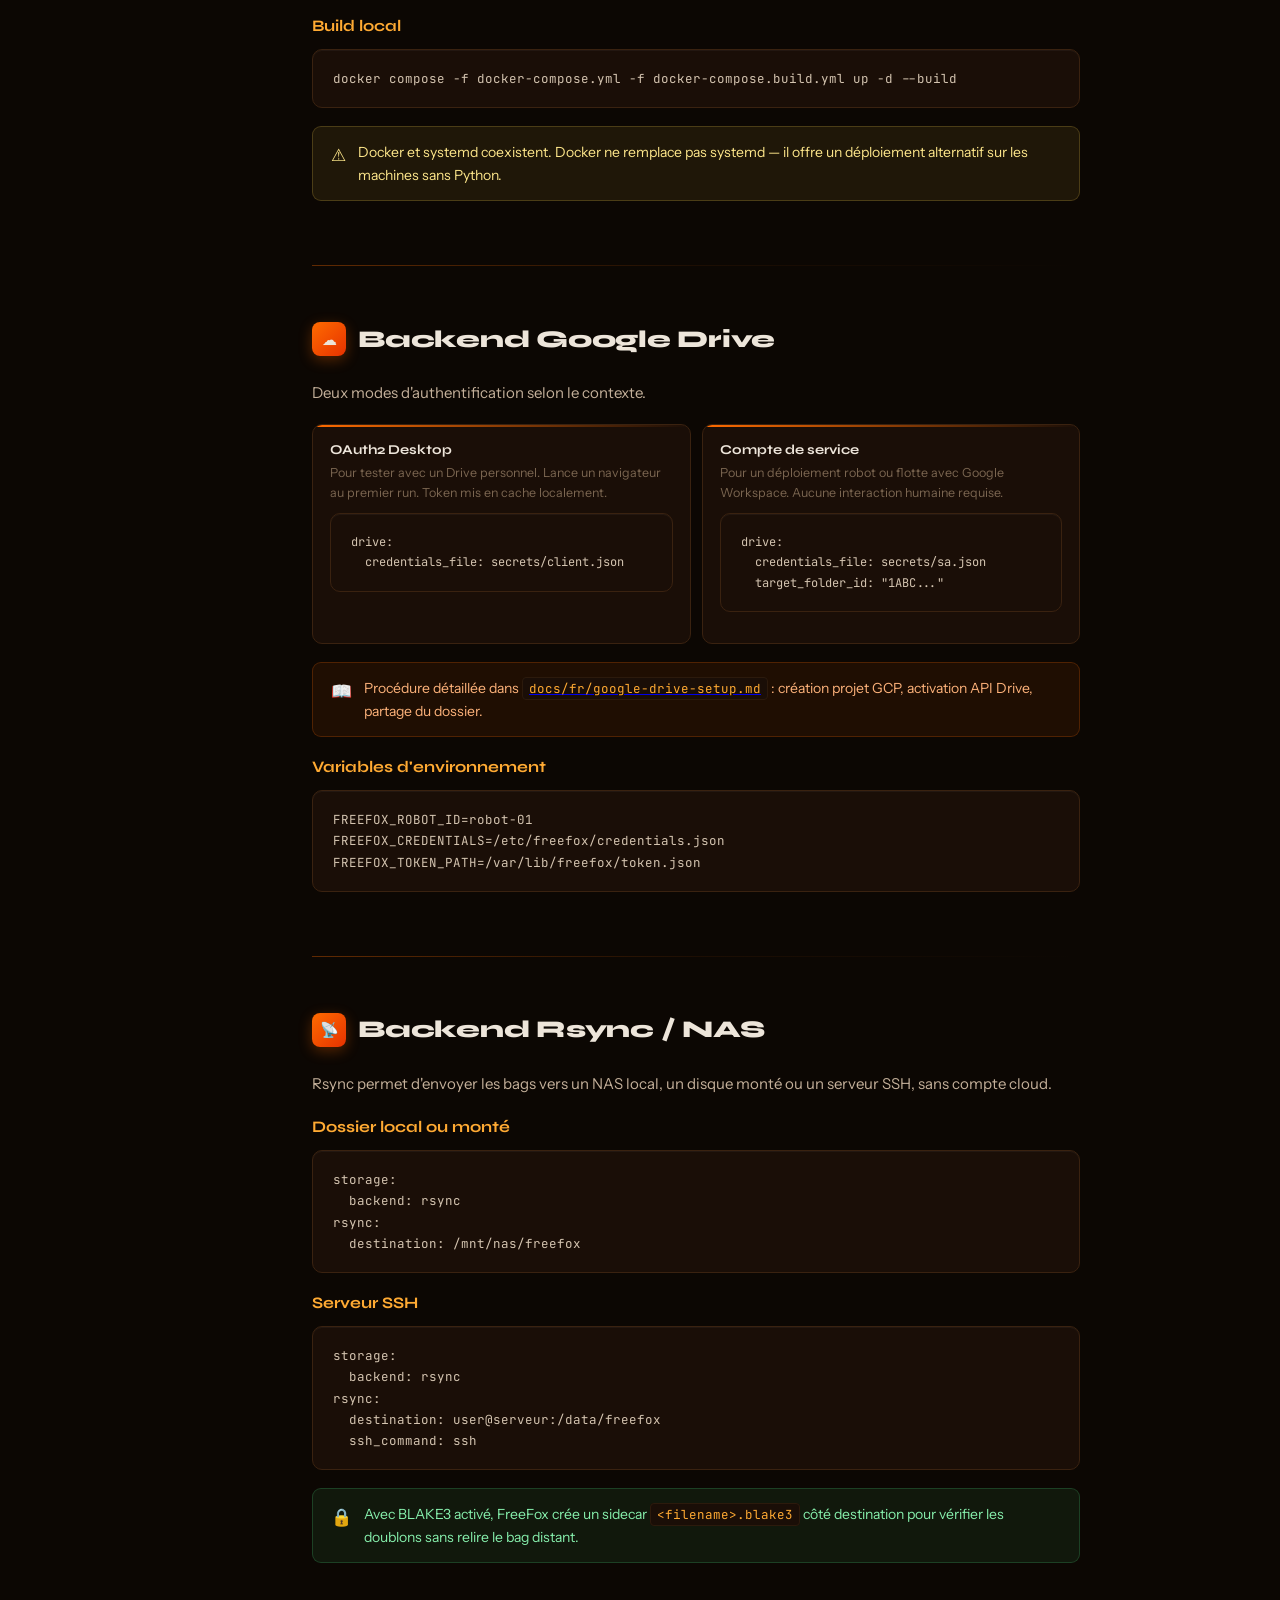
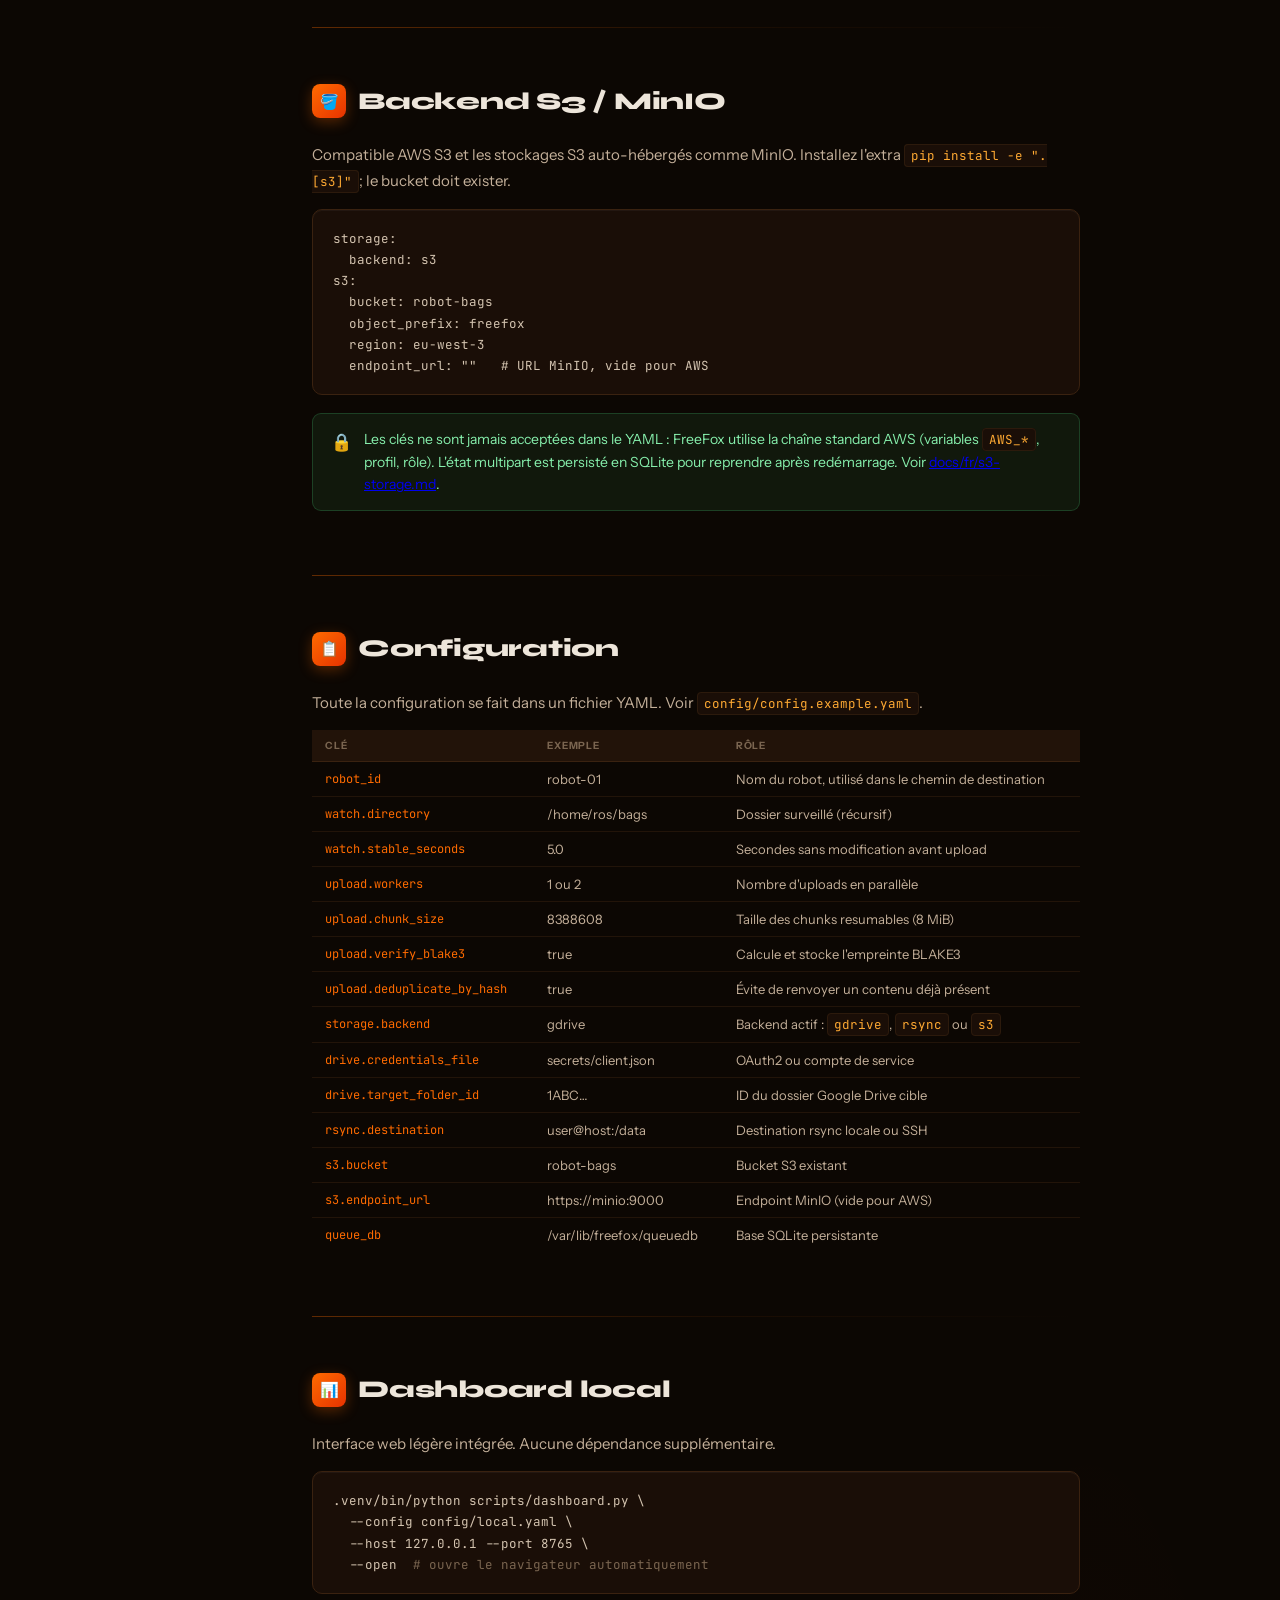
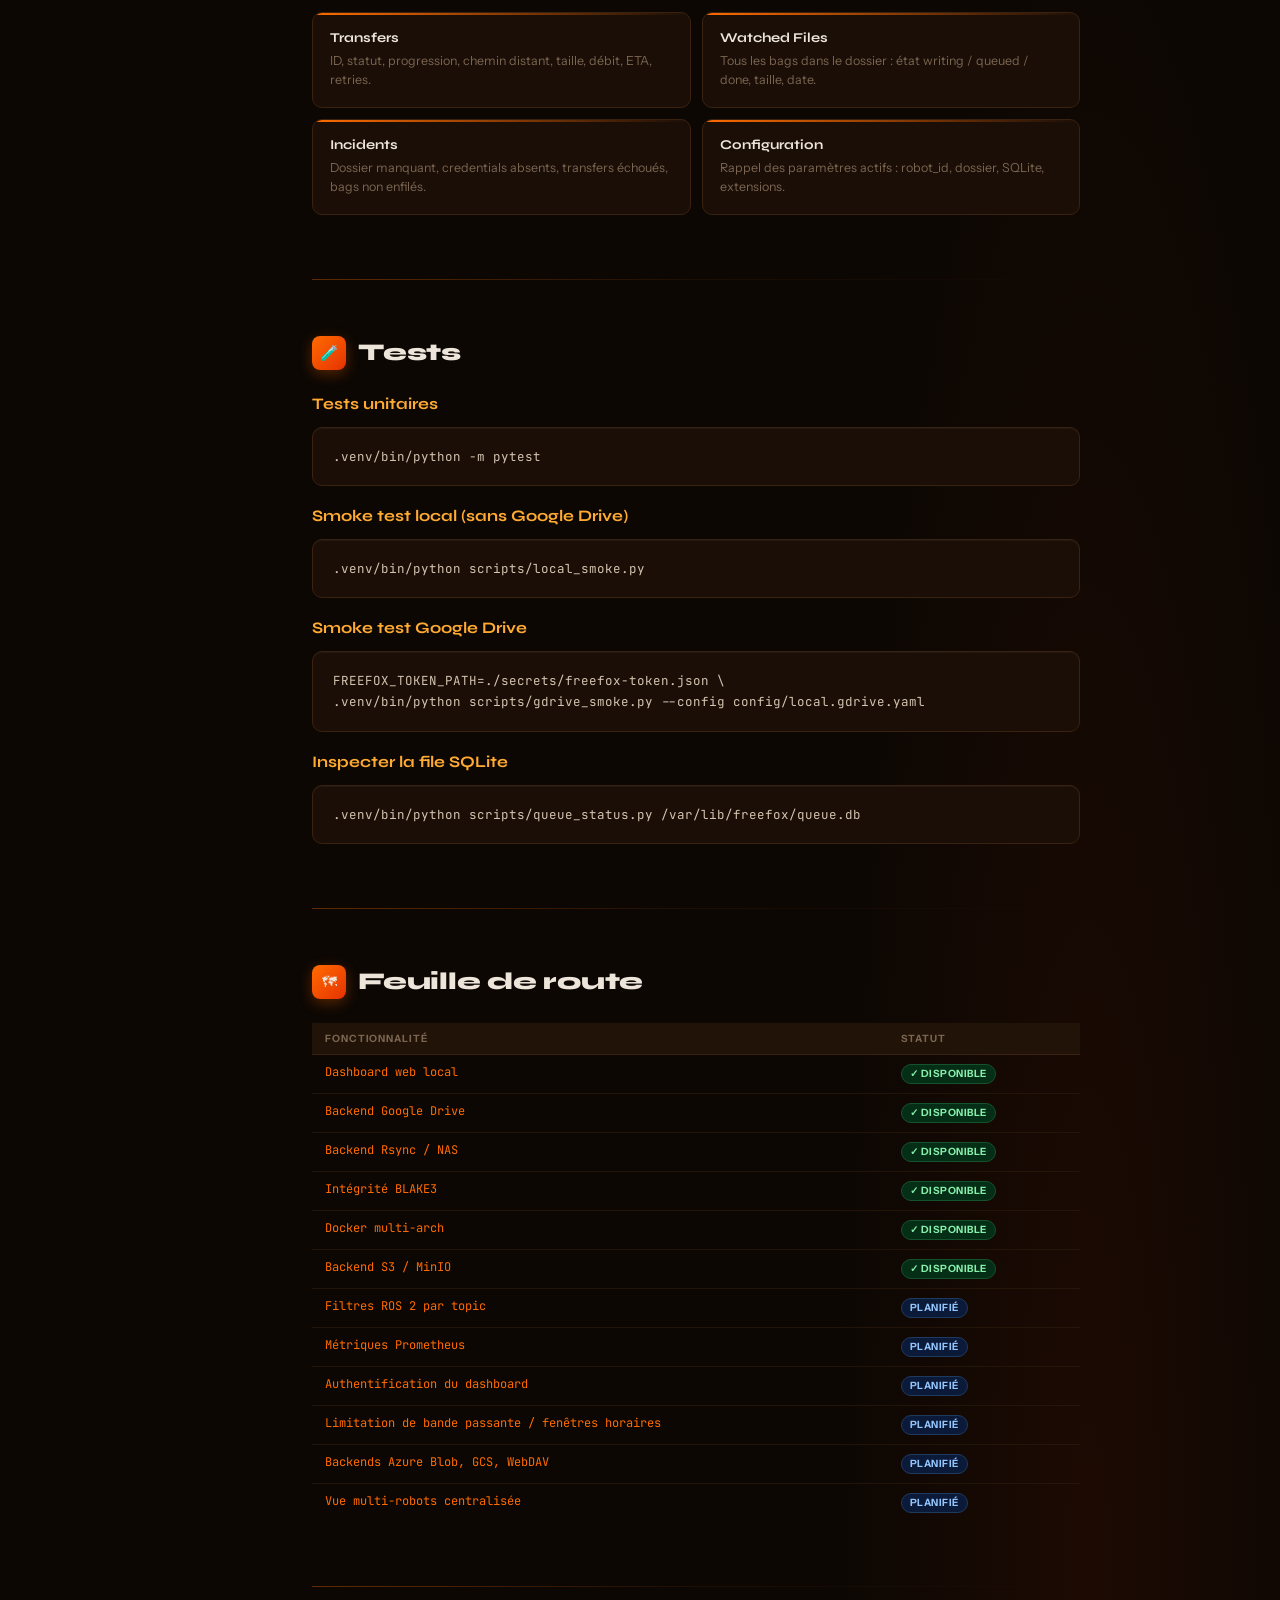
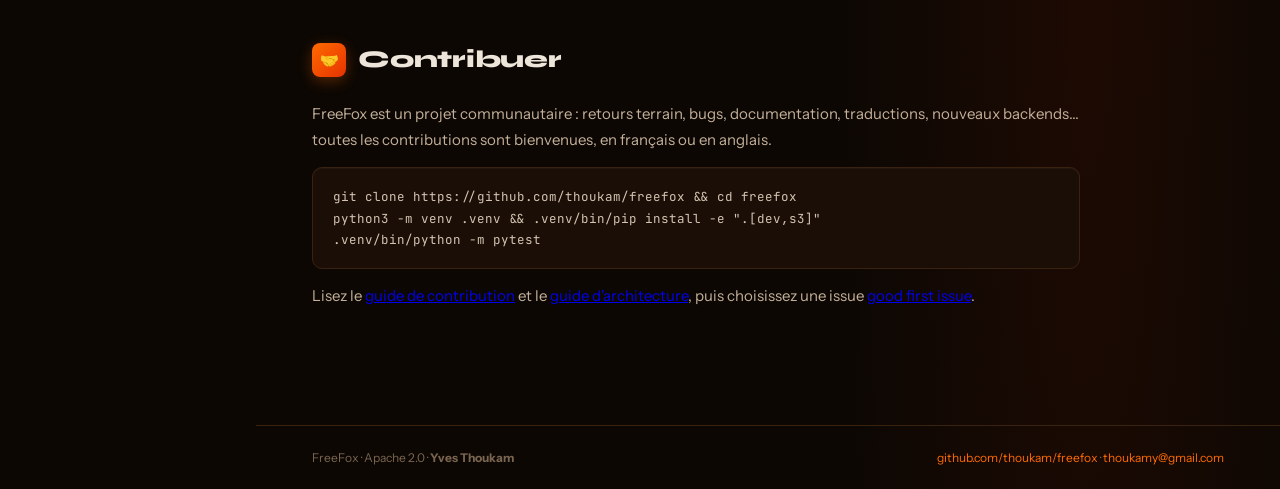
==== commit fad1eeb7: "docs: bilingual documentation and contributor guides - English and French versions of every document" ====
--- a/docs/index.html
+++ b/docs/index.html
@@ -207,11 +207,13 @@
     <div class="nav-sec">Backends</div>
     <a href="#gdrive"><span class="ni">☁</span>Google Drive</a>
     <a href="#rsync"><span class="ni">📡</span>Rsync / NAS</a>
+    <a href="#s3"><span class="ni">🪣</span>S3 / MinIO</a>
     <div class="nav-sec">Référence</div>
     <a href="#configuration"><span class="ni">📋</span>Configuration</a>
     <a href="#dashboard"><span class="ni">📊</span>Dashboard</a>
     <a href="#tests"><span class="ni">🧪</span>Tests</a>
     <a href="#roadmap"><span class="ni">🗺</span>Feuille de route</a>
+    <a href="#contribuer"><span class="ni">🤝</span>Contribuer</a>
   </div>
   <div class="sb-foot">
     Par <strong>Yves Thoukam</strong><br>
@@ -247,7 +249,7 @@
       <div class="sec-hd"><div class="sec-icon">🦊</div><h2>Aperçu</h2></div>
       <p>FreeFox est un service léger conçu pour les équipes robotiques qui enregistrent des rosbags sur le terrain et ont besoin de les récupérer automatiquement — peu importe où se trouve le robot.</p>
       <p>L'alternative la plus proche est la plateforme Foxglove Data, mais cette fonctionnalité est payante. FreeFox est la version libre : même flux, zéro abonnement.</p>
-      <pre>Robot  →  ros2 bag record  →  /bags/  →  FreeFox  →  Google Drive / rsync</pre>
+      <pre>Robot  →  ros2 bag record  →  /bags/  →  FreeFox  →  Google Drive / rsync / S3</pre>
       <div class="callout c-info"><div class="ci">💡</div><div>FreeFox ne touche pas à ROS 2 lui-même. Il surveille simplement un dossier et réagit aux fichiers qui y apparaissent. Il fonctionne en parallèle de n'importe quel setup ROS 2 existant.</div></div>
     </section>
     <div class="div"></div>
@@ -261,7 +263,7 @@
         <div class="feat"><div class="fi">🔁</div><div class="ft">Déduplication</div><div class="fd2">Un contenu déjà présent avec le même hash BLAKE3 n'est pas renvoyé. Économise bande passante et quota Drive sur les reboots répétés.</div></div>
         <div class="feat"><div class="fi">👁</div><div class="ft">Détection propre</div><div class="fd2">FreeFox attend que la taille du fichier soit stable avant de lancer l'upload. Compatible splits durée, taille, ou arrêt manuel.</div></div>
         <div class="feat"><div class="fi">📊</div><div class="ft">Dashboard local</div><div class="fd2">Interface web sur <code>localhost:8765</code>. Progression, débit, ETA, fichiers surveillés, incidents — accessible depuis tout PC du réseau.</div></div>
-        <div class="feat"><div class="fi">☁</div><div class="ft">Multi-backends</div><div class="fd2">Google Drive par défaut. Rsync pour NAS local, serveur SSH ou dossier monté. Interface backend abstraite — S3 prévu.</div></div>
+        <div class="feat"><div class="fi">☁</div><div class="ft">Multi-backends</div><div class="fd2">Google Drive par défaut. Rsync pour NAS local, serveur SSH ou dossier monté. AWS S3 et MinIO avec multipart reprenable.</div></div>
         <div class="feat"><div class="fi">🐳</div><div class="ft">Docker multi-arch</div><div class="fd2">Image publiée sur GHCR pour <code>linux/amd64</code> et <code>linux/arm64</code>. Déploiement progressif sans remplacer systemd.</div></div>
       </div>
     </section>
@@ -278,10 +280,11 @@
         <div class="an p">🗄 Upload Queue — SQLite persistant</div>
         <div class="arr"><div class="al"></div><div class="atxt">N workers</div><div class="ah">▼</div></div>
         <div class="an">⚙ Upload Worker Pool — retry + backoff</div>
-        <div class="arr"><div class="al"></div><div class="atxt">HTTPS / rsync</div><div class="ah">▼</div></div>
+        <div class="arr"><div class="al"></div><div class="atxt">HTTPS / rsync / S3</div><div class="ah">▼</div></div>
         <div class="asplit">
           <div class="abr"><div class="an" style="min-width:150px;font-size:13px">☁ Google Drive</div></div>
           <div class="abr"><div class="an" style="min-width:150px;font-size:13px">📡 Rsync / NAS</div></div>
+          <div class="abr"><div class="an" style="min-width:150px;font-size:13px">🪣 S3 / MinIO</div></div>
         </div>
       </div>
       <div class="tw"><table>
@@ -289,10 +292,11 @@
         <tbody>
           <tr><td>config.py</td><td>Lit le YAML, expose des dataclasses typées à tout le reste</td></tr>
           <tr><td>watcher.py</td><td>Surveille un dossier, callback quand un bag est stable</td></tr>
-          <tr><td>queue.py</td><td>File SQLite : pending / queued / uploading / done / failed</td></tr>
-          <tr><td>worker.py</td><td>Pool de threads qui drainenet la queue et uploadent</td></tr>
+          <tr><td>queue.py</td><td>File SQLite : queued / uploading / done / failed / conflict</td></tr>
+          <tr><td>worker.py</td><td>Pool de threads qui drainent la queue, calculent BLAKE3 et uploadent</td></tr>
           <tr><td>backends/gdrive.py</td><td>Upload résumable chunked vers Google Drive</td></tr>
           <tr><td>backends/rsync.py</td><td>Envoi via rsync local ou SSH</td></tr>
+          <tr><td>backends/s3.py</td><td>AWS S3 / MinIO, multipart persisté en SQLite</td></tr>
           <tr><td>service.py</td><td>Orchestre tout, gère SIGTERM/SIGINT, CLI</td></tr>
         </tbody>
       </table></div>
@@ -359,7 +363,7 @@
   credentials_file: secrets/sa.json
   target_folder_id: "1ABC..."</pre></div>
       </div>
-      <div class="callout c-info"><div class="ci">📖</div><div>Procédure détaillée dans <code>docs/google-drive-setup.md</code> : création projet GCP, activation API Drive, partage du dossier.</div></div>
+      <div class="callout c-info"><div class="ci">📖</div><div>Procédure détaillée dans <a href="https://github.com/thoukam/freefox/blob/main/docs/fr/google-drive-setup.md"><code>docs/fr/google-drive-setup.md</code></a> : création projet GCP, activation API Drive, partage du dossier.</div></div>
       <h3>Variables d'environnement</h3>
       <pre>FREEFOX_ROBOT_ID=robot-01
 FREEFOX_CREDENTIALS=/etc/freefox/credentials.json
@@ -385,6 +389,20 @@
     </section>
     <div class="div"></div>
 
+    <section id="s3">
+      <div class="sec-hd"><div class="sec-icon">🪣</div><h2>Backend S3 / MinIO</h2></div>
+      <p>Compatible AWS S3 et les stockages S3 auto-hébergés comme MinIO. Installez l'extra <code>pip install -e ".[s3]"</code>; le bucket doit exister.</p>
+      <pre>storage:
+  backend: s3
+s3:
+  bucket: robot-bags
+  object_prefix: freefox
+  region: eu-west-3
+  endpoint_url: ""   # URL MinIO, vide pour AWS</pre>
+      <div class="callout c-tip"><div class="ci">🔒</div><div>Les clés ne sont jamais acceptées dans le YAML : FreeFox utilise la chaîne standard AWS (variables <code>AWS_*</code>, profil, rôle). L'état multipart est persisté en SQLite pour reprendre après redémarrage. Voir <a href="https://github.com/thoukam/freefox/blob/main/docs/fr/s3-storage.md">docs/fr/s3-storage.md</a>.</div></div>
+    </section>
+    <div class="div"></div>
+
     <section id="configuration">
       <div class="sec-hd"><div class="sec-icon">📋</div><h2>Configuration</h2></div>
       <p>Toute la configuration se fait dans un fichier YAML. Voir <code>config/config.example.yaml</code>.</p>
@@ -398,10 +416,12 @@
           <tr><td>upload.chunk_size</td><td>8388608</td><td>Taille des chunks resumables (8 MiB)</td></tr>
           <tr><td>upload.verify_blake3</td><td>true</td><td>Calcule et stocke l'empreinte BLAKE3</td></tr>
           <tr><td>upload.deduplicate_by_hash</td><td>true</td><td>Évite de renvoyer un contenu déjà présent</td></tr>
-          <tr><td>storage.backend</td><td>gdrive</td><td>Backend actif : <code>gdrive</code> ou <code>rsync</code></td></tr>
+          <tr><td>storage.backend</td><td>gdrive</td><td>Backend actif : <code>gdrive</code>, <code>rsync</code> ou <code>s3</code></td></tr>
           <tr><td>drive.credentials_file</td><td>secrets/client.json</td><td>OAuth2 ou compte de service</td></tr>
           <tr><td>drive.target_folder_id</td><td>1ABC…</td><td>ID du dossier Google Drive cible</td></tr>
           <tr><td>rsync.destination</td><td>user@host:/data</td><td>Destination rsync locale ou SSH</td></tr>
+          <tr><td>s3.bucket</td><td>robot-bags</td><td>Bucket S3 existant</td></tr>
+          <tr><td>s3.endpoint_url</td><td>https://minio:9000</td><td>Endpoint MinIO (vide pour AWS)</td></tr>
           <tr><td>queue_db</td><td>/var/lib/freefox/queue.db</td><td>Base SQLite persistante</td></tr>
         </tbody>
       </table></div>
@@ -448,12 +468,25 @@
           <tr><td>Backend Rsync / NAS</td><td><span class="badge bg">✓ Disponible</span></td></tr>
           <tr><td>Intégrité BLAKE3</td><td><span class="badge bg">✓ Disponible</span></td></tr>
           <tr><td>Docker multi-arch</td><td><span class="badge bg">✓ Disponible</span></td></tr>
-          <tr><td>Backend S3 / MinIO</td><td><span class="badge bo">En cours</span></td></tr>
+          <tr><td>Backend S3 / MinIO</td><td><span class="badge bg">✓ Disponible</span></td></tr>
           <tr><td>Filtres ROS 2 par topic</td><td><span class="badge bb">Planifié</span></td></tr>
           <tr><td>Métriques Prometheus</td><td><span class="badge bb">Planifié</span></td></tr>
-          <tr><td>Config multi-robots centralisée</td><td><span class="badge bb">Planifié</span></td></tr>
+          <tr><td>Authentification du dashboard</td><td><span class="badge bb">Planifié</span></td></tr>
+          <tr><td>Limitation de bande passante / fenêtres horaires</td><td><span class="badge bb">Planifié</span></td></tr>
+          <tr><td>Backends Azure Blob, GCS, WebDAV</td><td><span class="badge bb">Planifié</span></td></tr>
+          <tr><td>Vue multi-robots centralisée</td><td><span class="badge bb">Planifié</span></td></tr>
         </tbody>
       </table></div>
+    </section>
+
+    <div class="div"></div>
+    <section id="contribuer">
+      <div class="sec-hd"><div class="sec-icon">🤝</div><h2>Contribuer</h2></div>
+      <p>FreeFox est un projet communautaire : retours terrain, bugs, documentation, traductions, nouveaux backends… toutes les contributions sont bienvenues, en français ou en anglais.</p>
+      <pre>git clone https://github.com/thoukam/freefox && cd freefox
+python3 -m venv .venv && .venv/bin/pip install -e ".[dev,s3]"
+.venv/bin/python -m pytest</pre>
+      <p>Lisez le <a href="https://github.com/thoukam/freefox/blob/main/CONTRIBUTING.fr.md">guide de contribution</a> et le <a href="https://github.com/thoukam/freefox/blob/main/docs/fr/architecture.md">guide d'architecture</a>, puis choisissez une issue <a href="https://github.com/thoukam/freefox/labels/good%20first%20issue">good first issue</a>.</p>
     </section>
 
   </div>
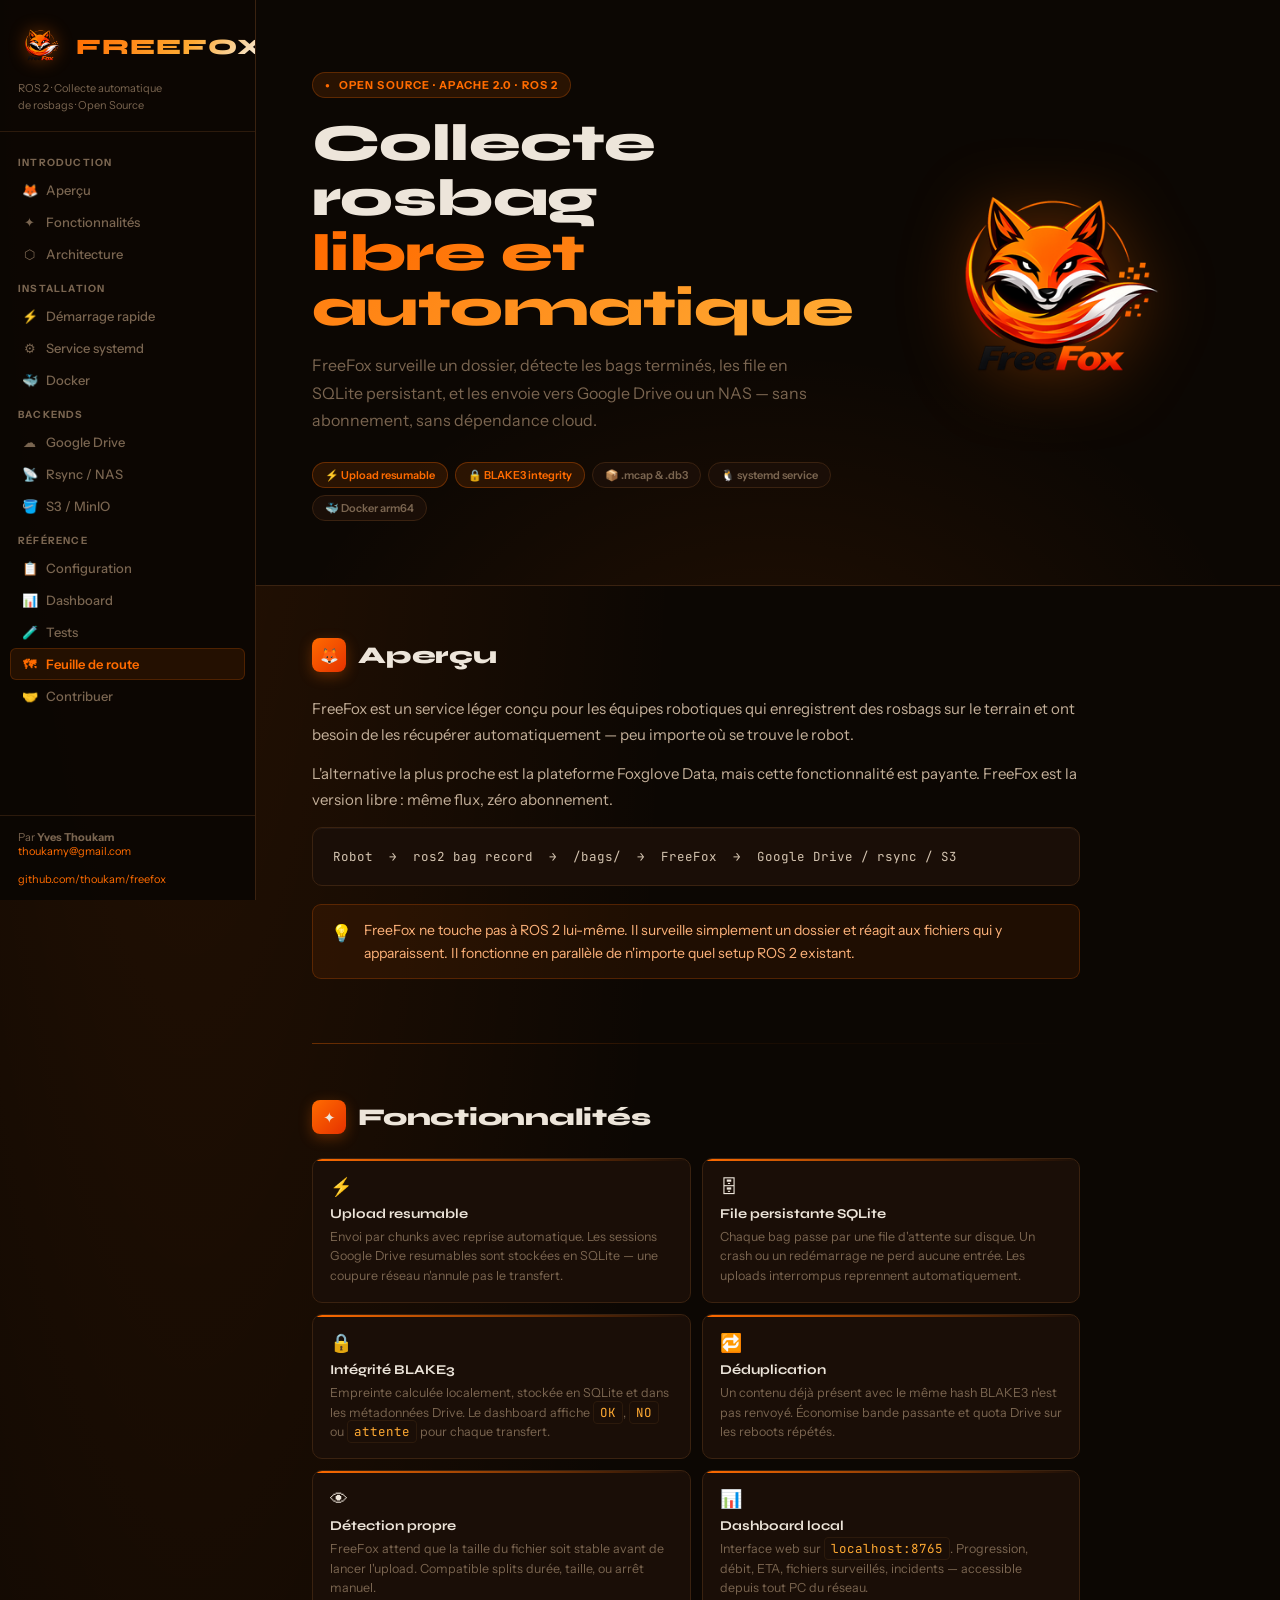
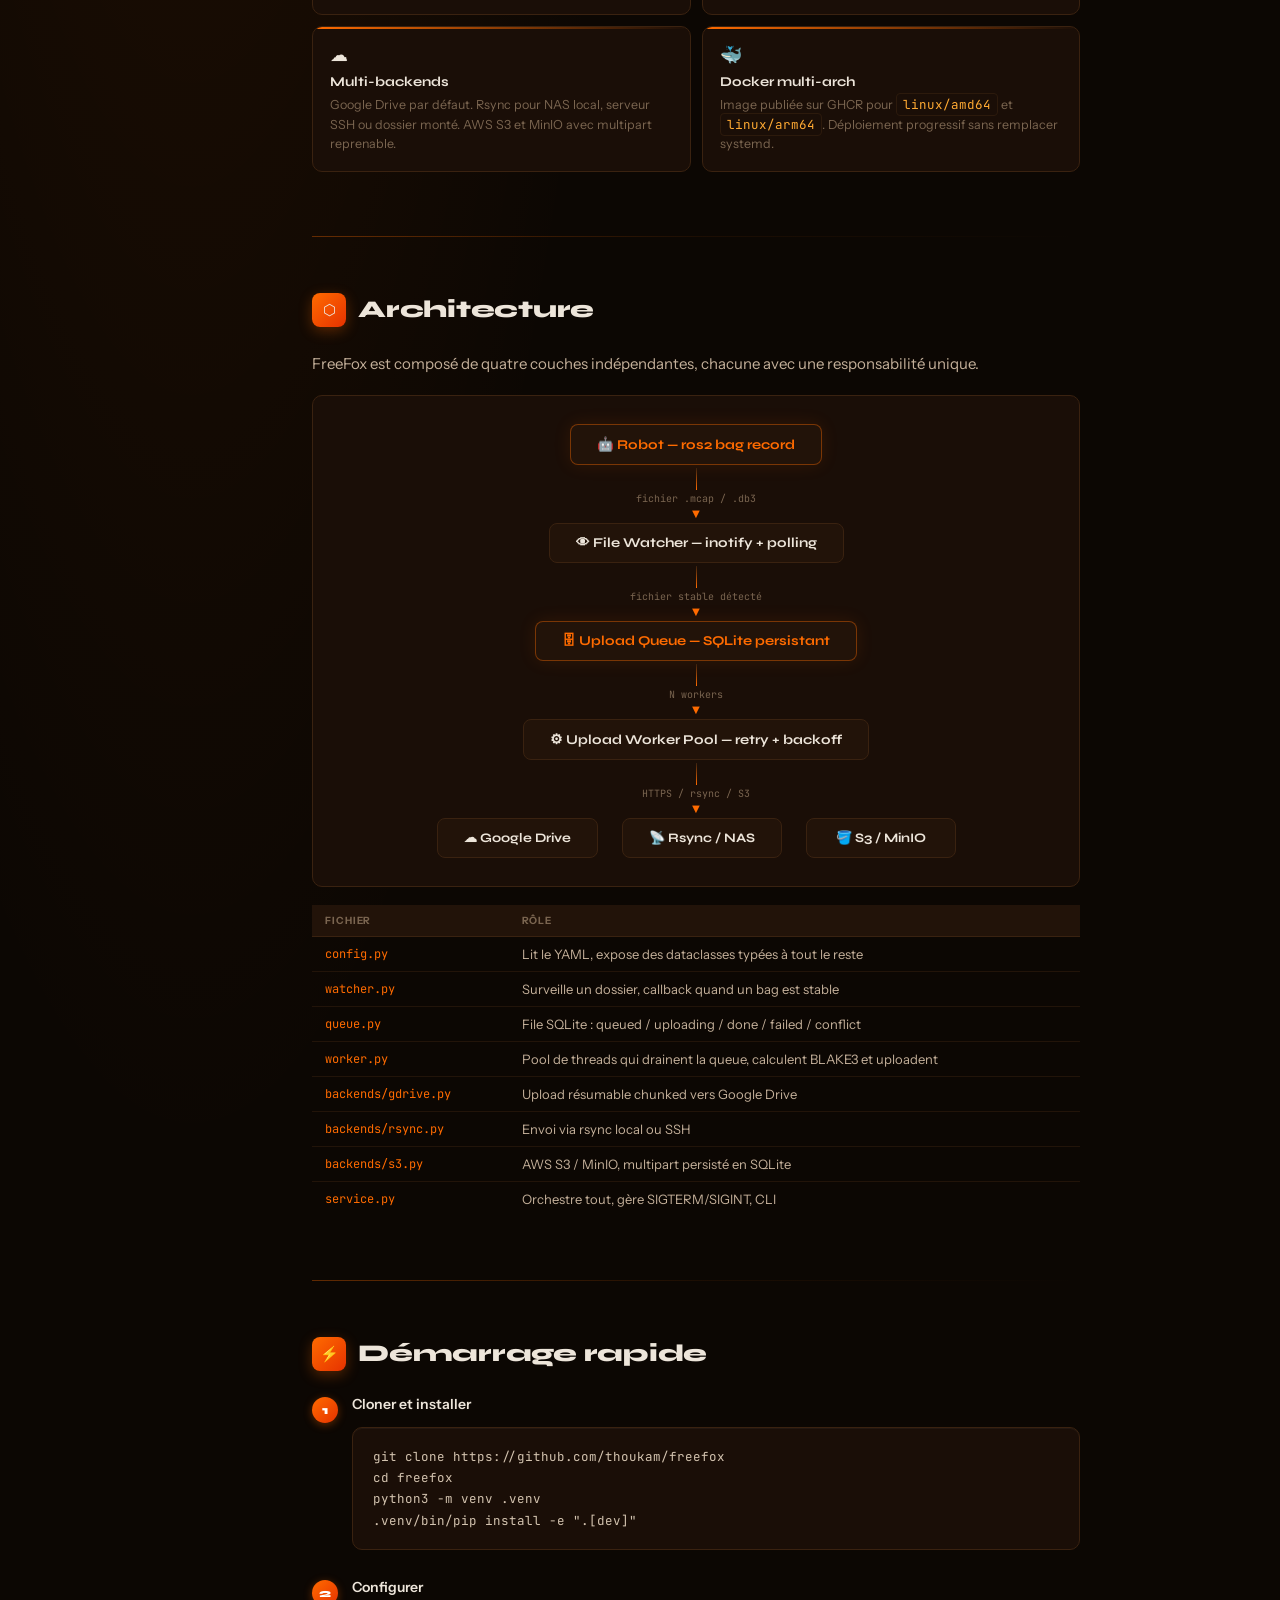
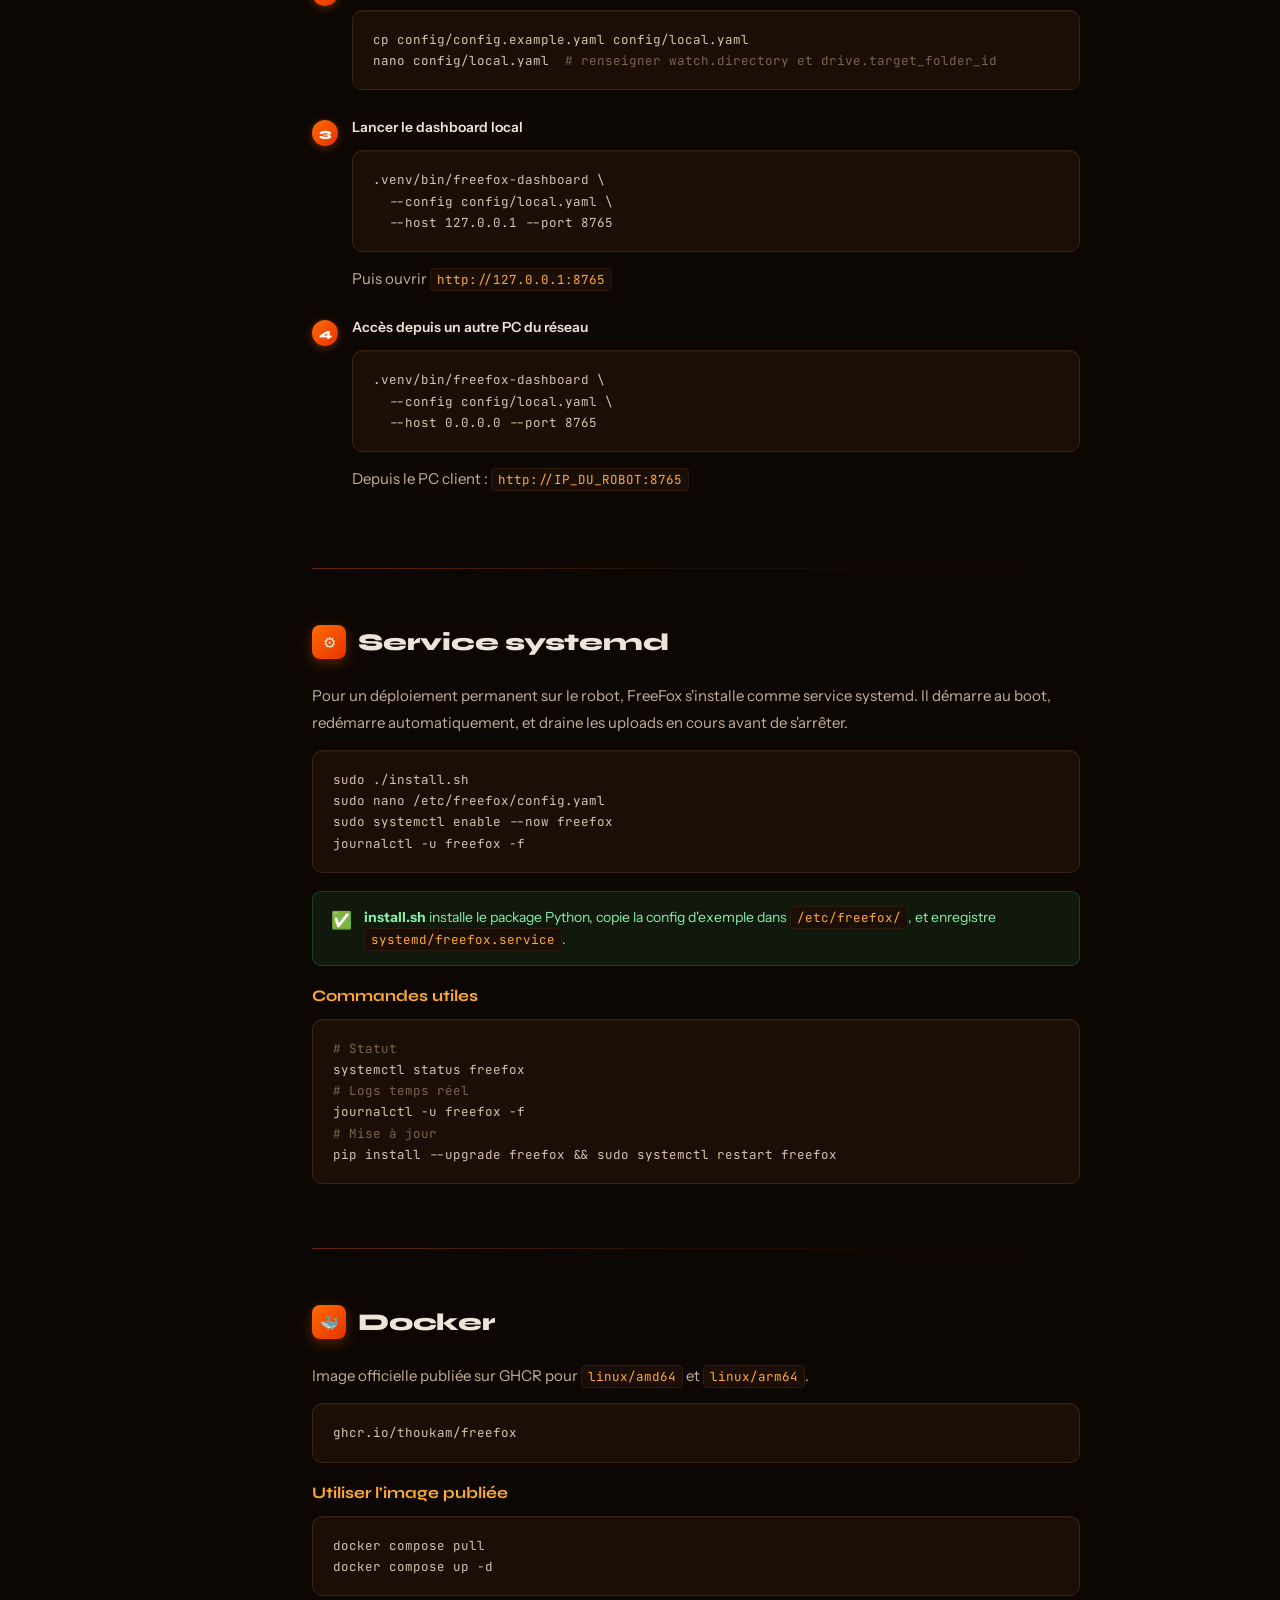
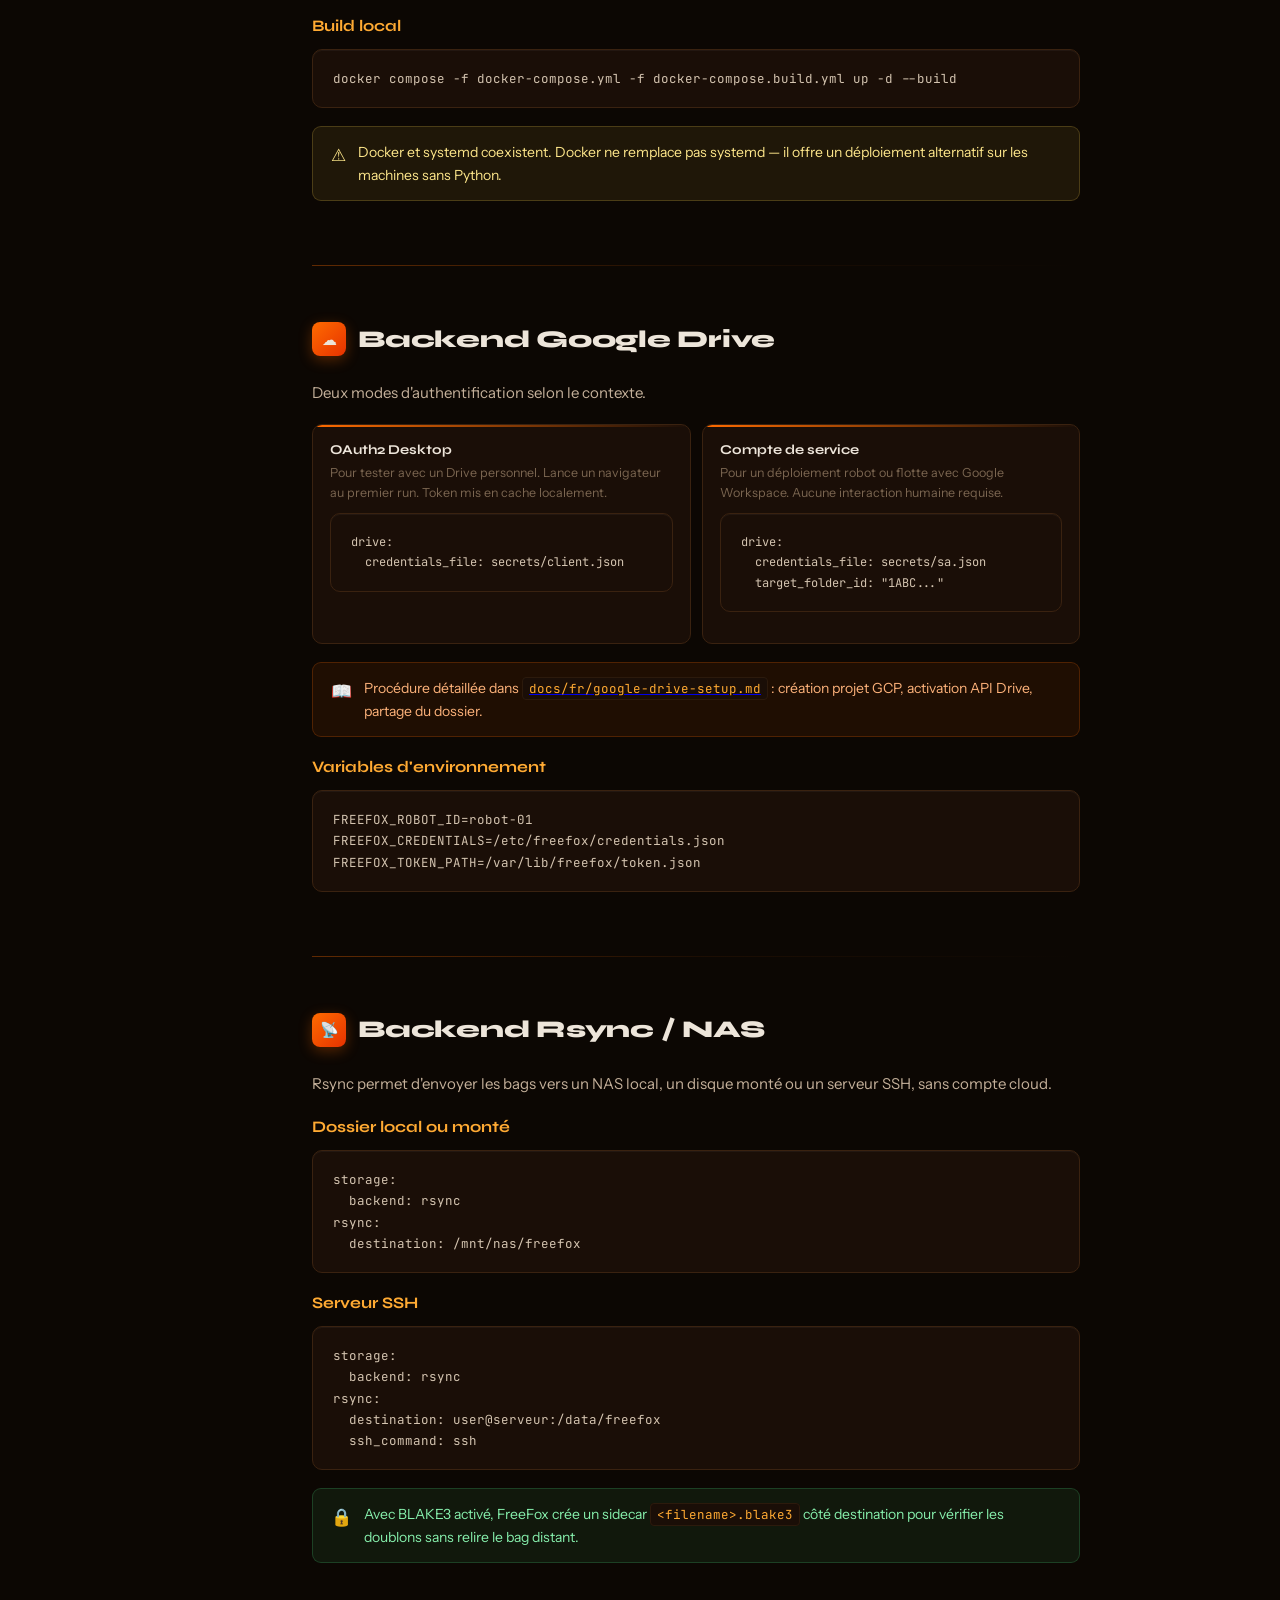
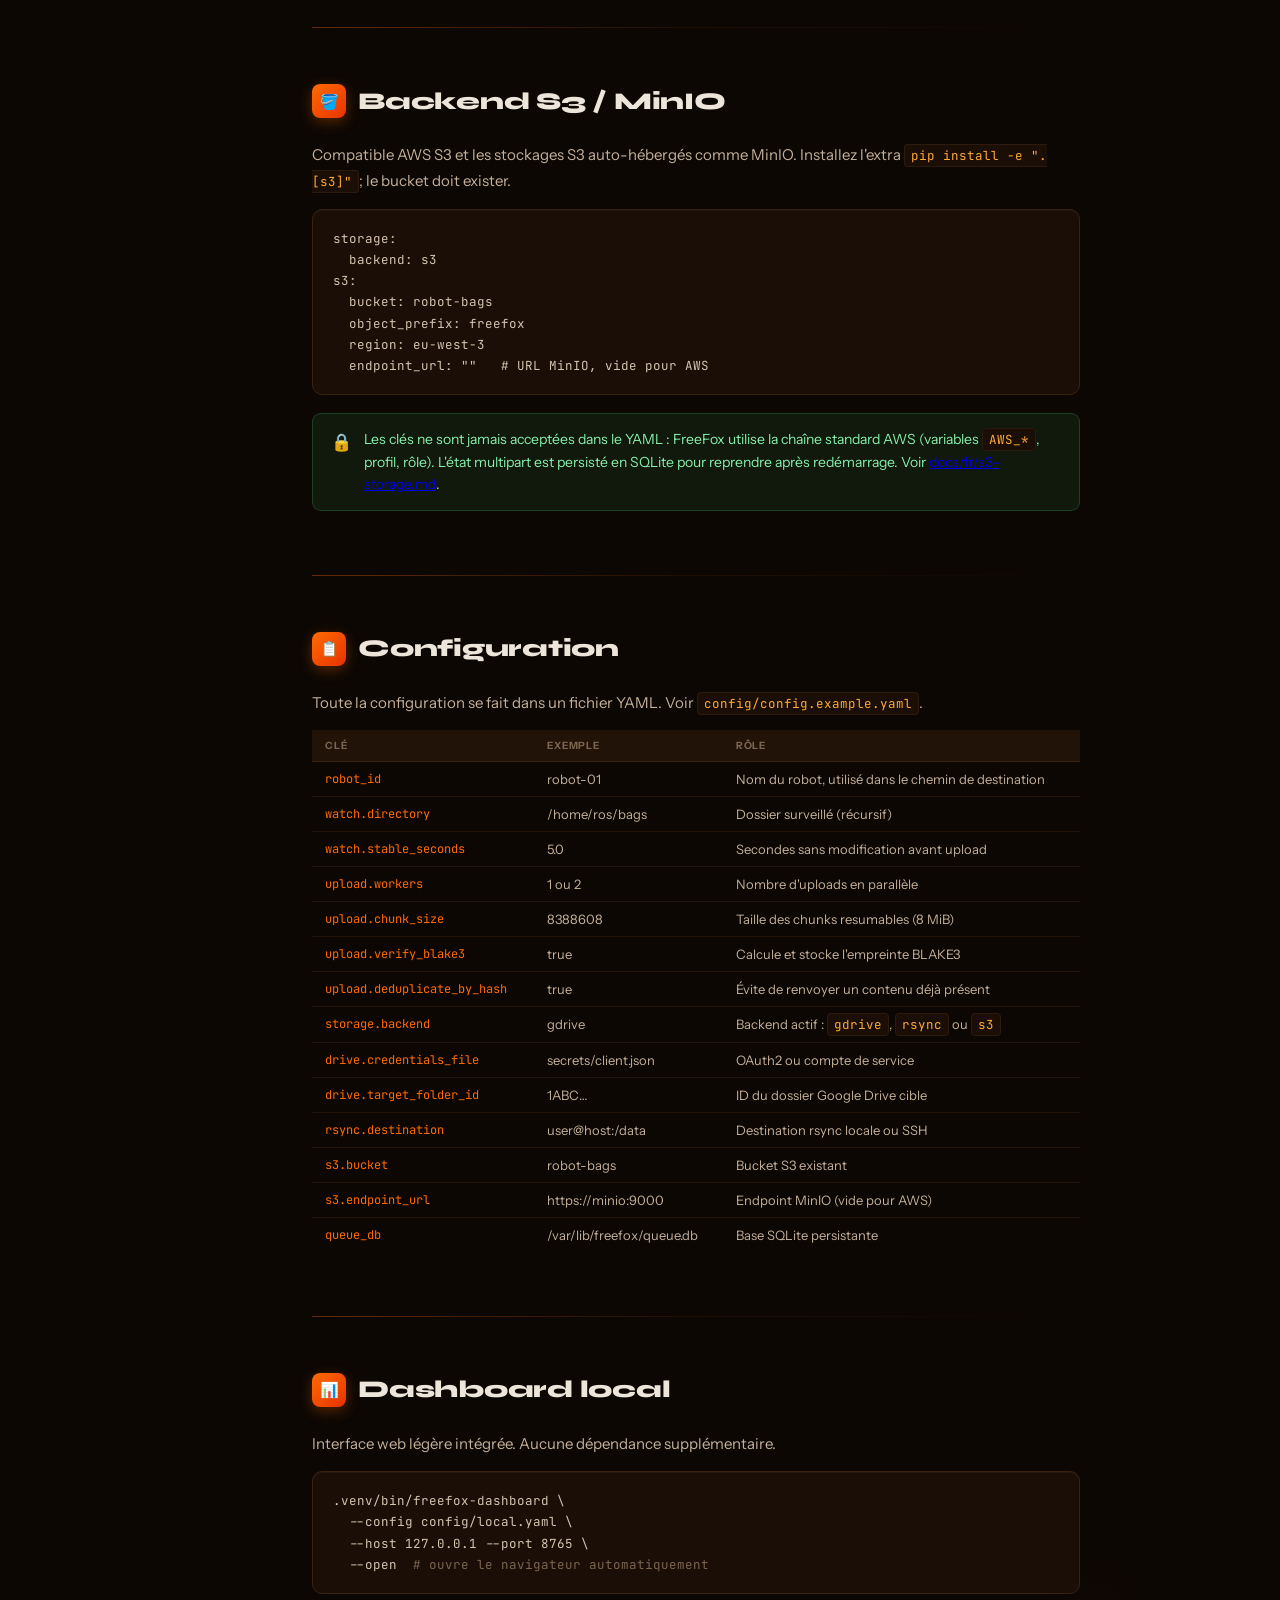
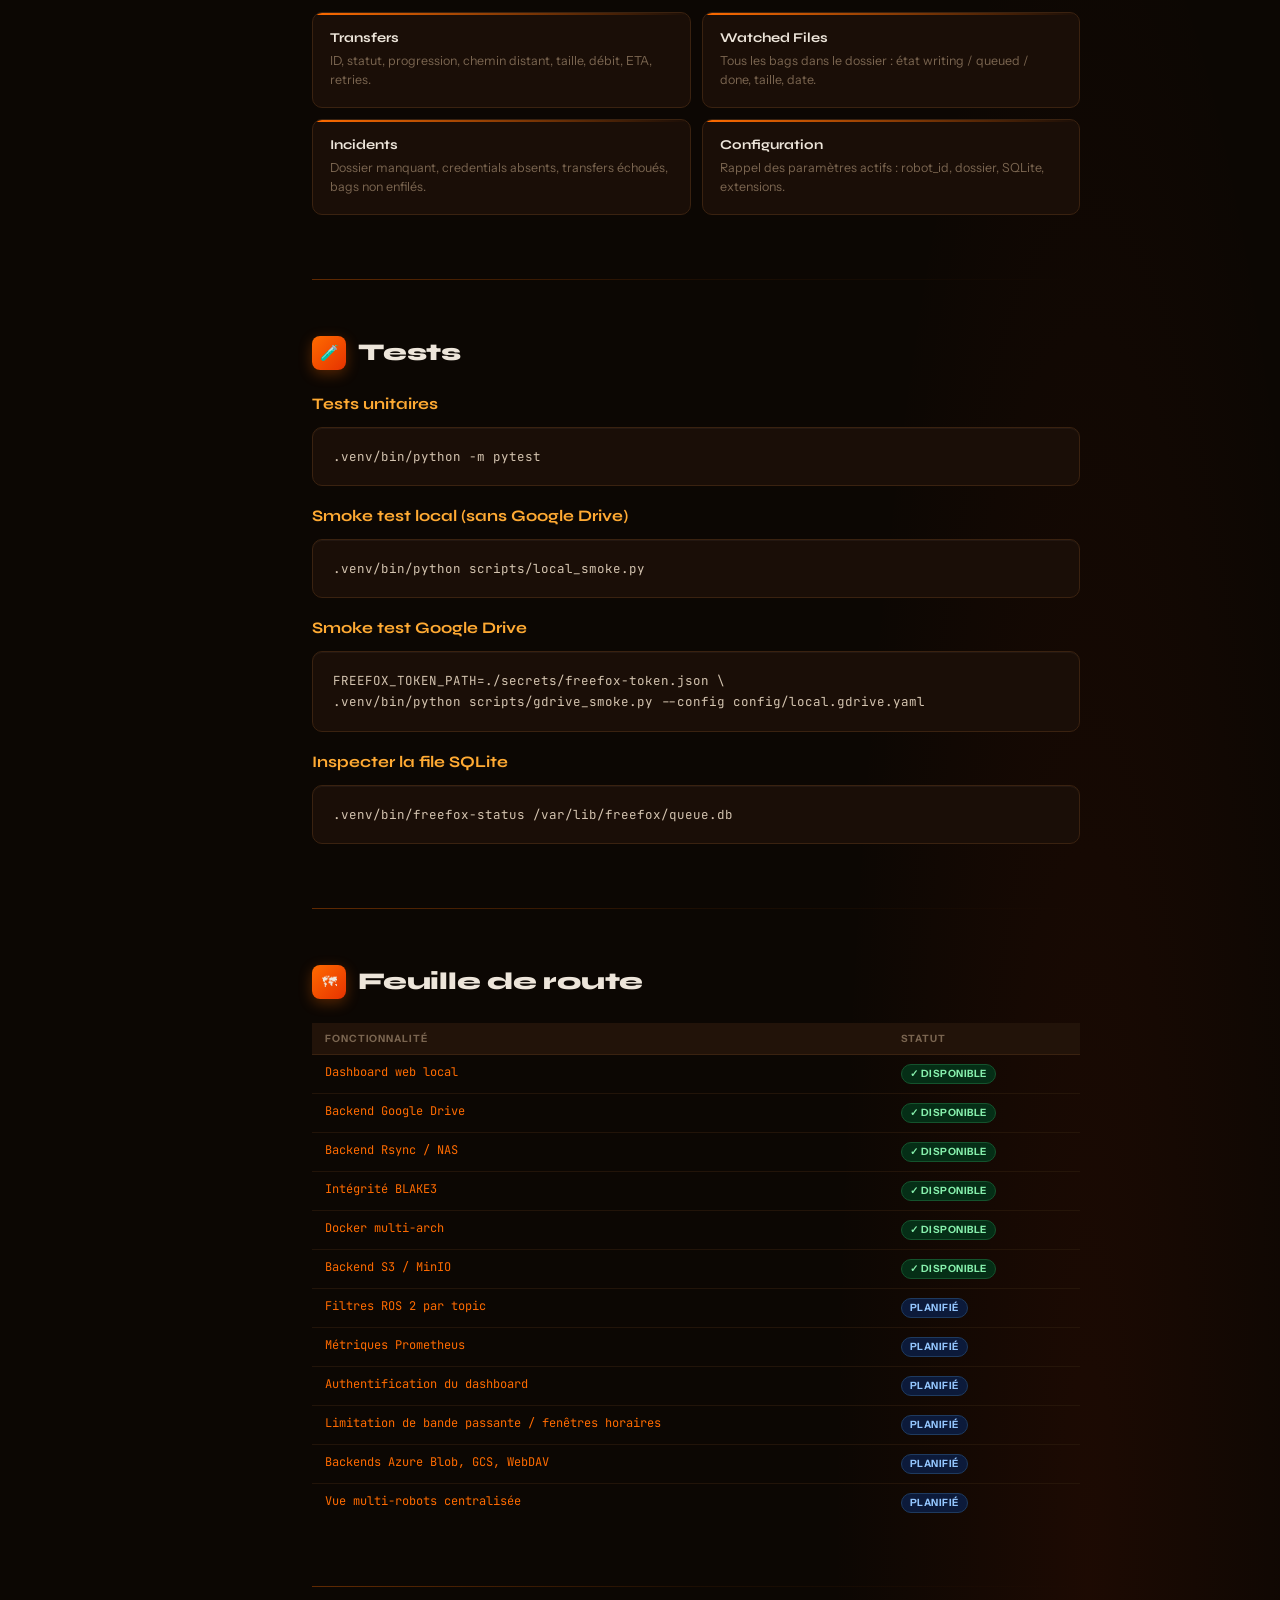
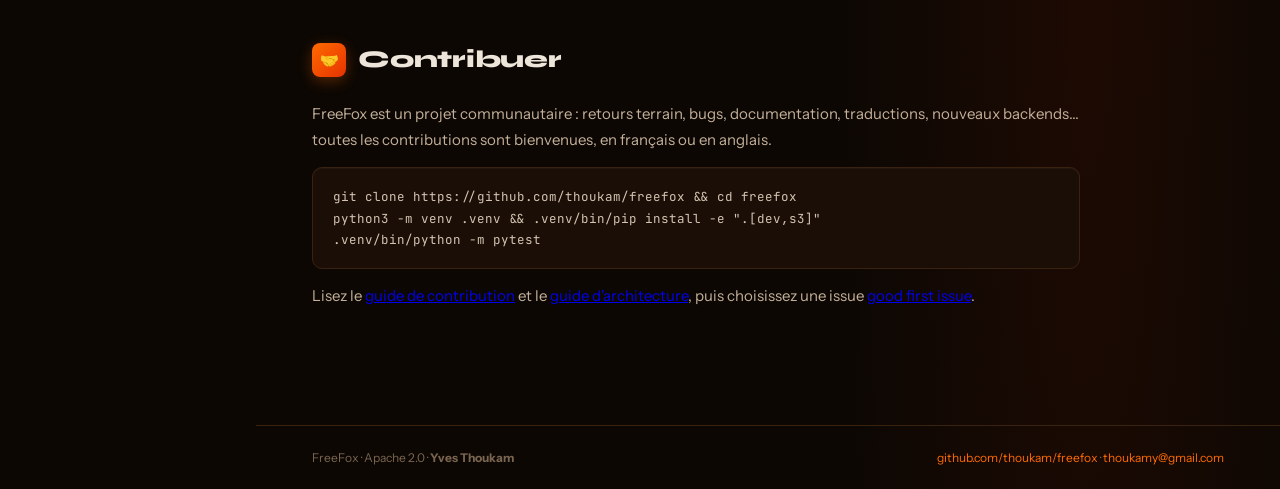
==== commit 2368a397: "feat: publish on PyPI, freefox-dashboard and freefox-status commands" ====
--- a/docs/index.html
+++ b/docs/index.html
@@ -312,10 +312,10 @@
 .venv/bin/pip install -e ".[dev]"</pre></div></div></div>
         <div class="step"><div class="sn">2</div><div class="sb2"><div class="stitle">Configurer</div><div class="sdesc"><pre>cp config/config.example.yaml config/local.yaml
 nano config/local.yaml  <span class="cm"># renseigner watch.directory et drive.target_folder_id</span></pre></div></div></div>
-        <div class="step"><div class="sn">3</div><div class="sb2"><div class="stitle">Lancer le dashboard local</div><div class="sdesc"><pre>.venv/bin/python scripts/dashboard.py \
+        <div class="step"><div class="sn">3</div><div class="sb2"><div class="stitle">Lancer le dashboard local</div><div class="sdesc"><pre>.venv/bin/freefox-dashboard \
   --config config/local.yaml \
   --host 127.0.0.1 --port 8765</pre><p style="margin-top:9px">Puis ouvrir <code>http://127.0.0.1:8765</code></p></div></div></div>
-        <div class="step"><div class="sn">4</div><div class="sb2"><div class="stitle">Accès depuis un autre PC du réseau</div><div class="sdesc"><pre>.venv/bin/python scripts/dashboard.py \
+        <div class="step"><div class="sn">4</div><div class="sb2"><div class="stitle">Accès depuis un autre PC du réseau</div><div class="sdesc"><pre>.venv/bin/freefox-dashboard \
   --config config/local.yaml \
   --host 0.0.0.0 --port 8765</pre><p style="margin-top:9px">Depuis le PC client : <code>http://IP_DU_ROBOT:8765</code></p></div></div></div>
       </div>
@@ -431,7 +431,7 @@
     <section id="dashboard">
       <div class="sec-hd"><div class="sec-icon">📊</div><h2>Dashboard local</h2></div>
       <p>Interface web légère intégrée. Aucune dépendance supplémentaire.</p>
-      <pre>.venv/bin/python scripts/dashboard.py \
+      <pre>.venv/bin/freefox-dashboard \
   --config config/local.yaml \
   --host 127.0.0.1 --port 8765 \
   --open  <span class="cm"># ouvre le navigateur automatiquement</span></pre>
@@ -454,7 +454,7 @@
       <pre>FREEFOX_TOKEN_PATH=./secrets/freefox-token.json \
 .venv/bin/python scripts/gdrive_smoke.py --config config/local.gdrive.yaml</pre>
       <h3>Inspecter la file SQLite</h3>
-      <pre>.venv/bin/python scripts/queue_status.py /var/lib/freefox/queue.db</pre>
+      <pre>.venv/bin/freefox-status /var/lib/freefox/queue.db</pre>
     </section>
     <div class="div"></div>
 
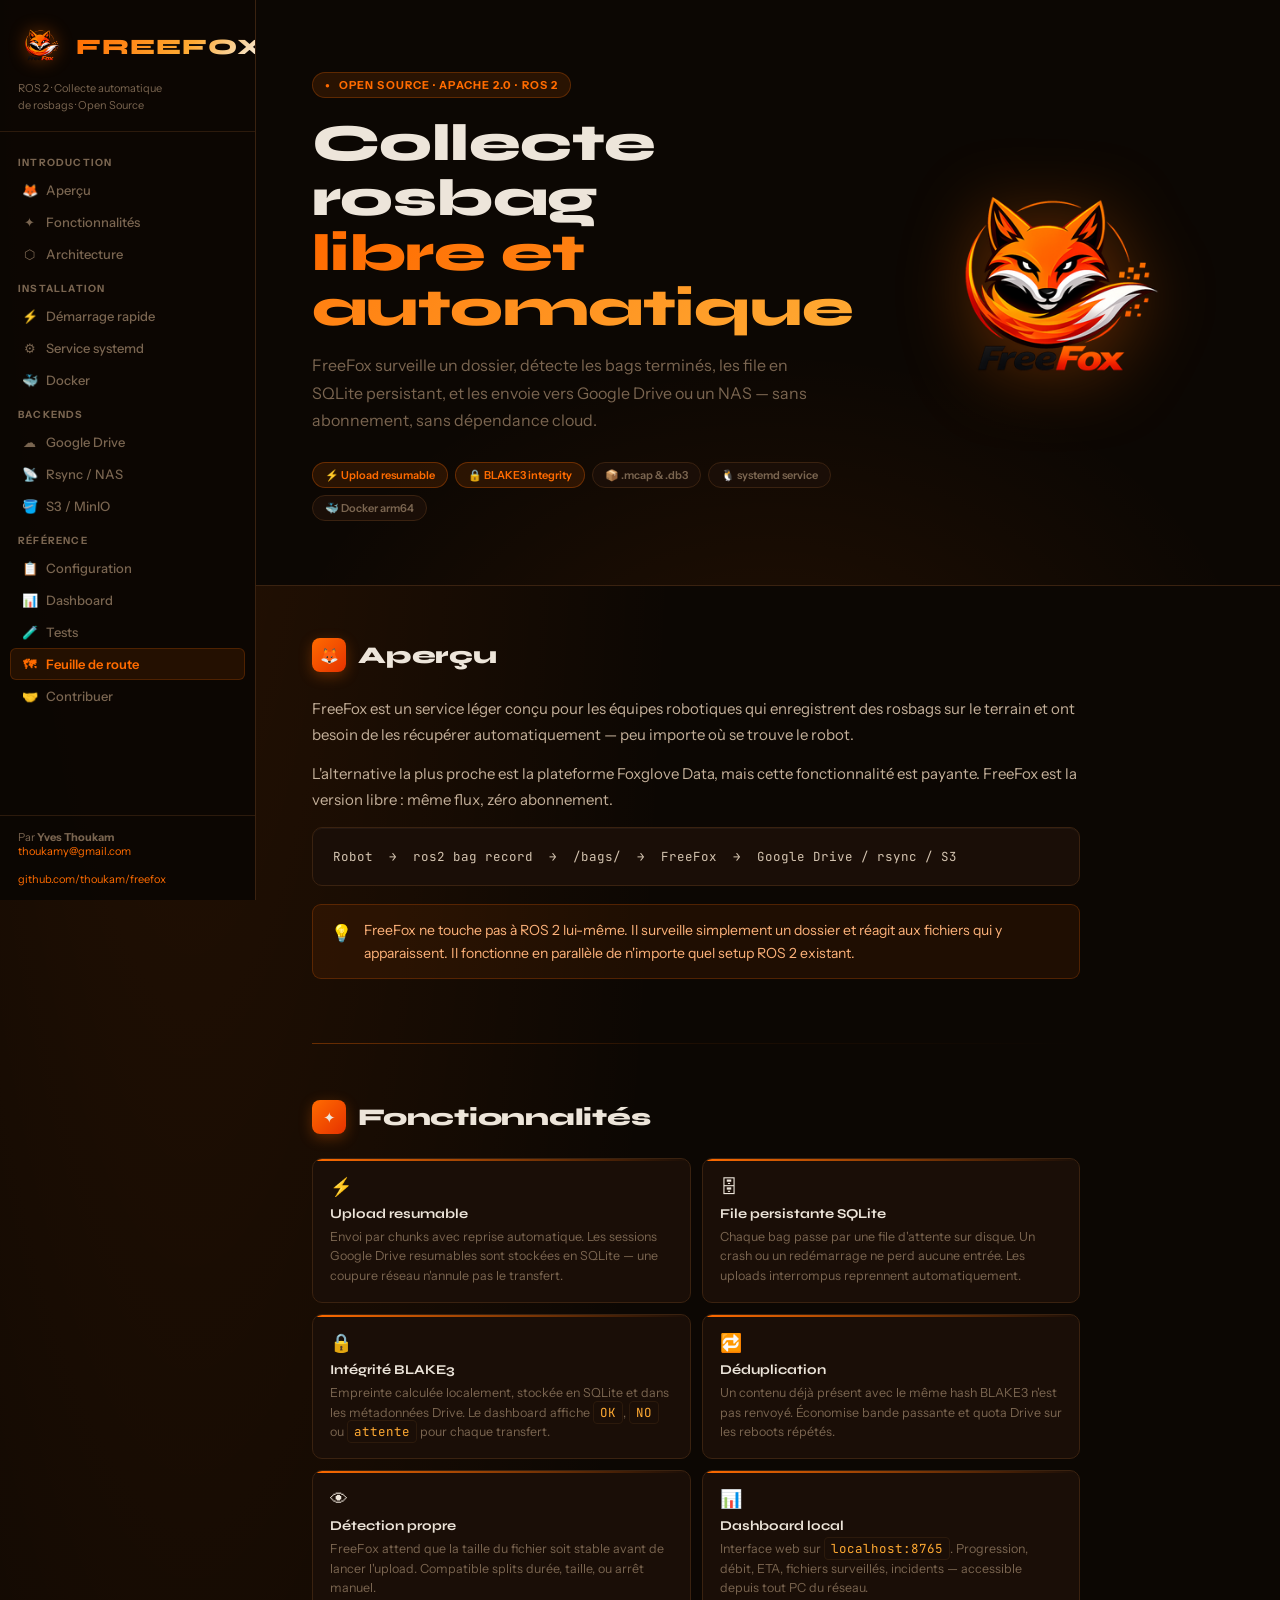
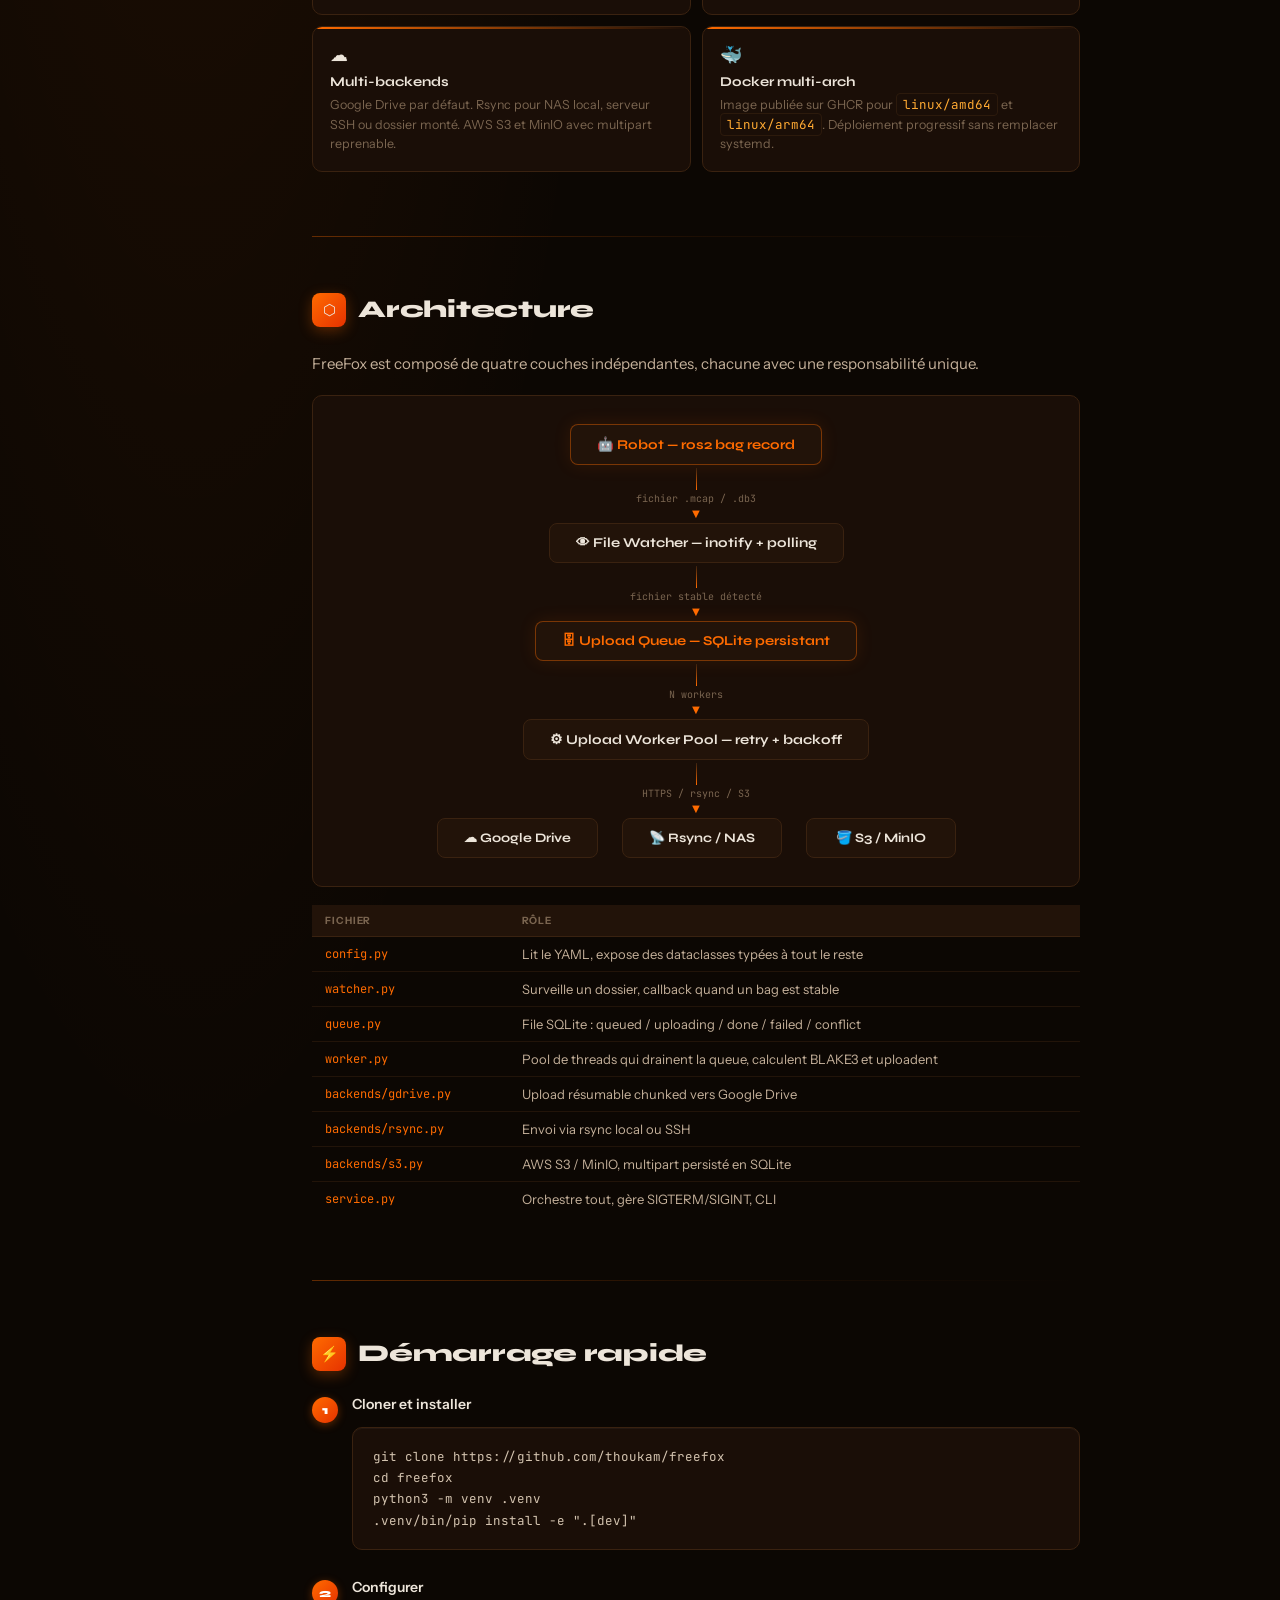
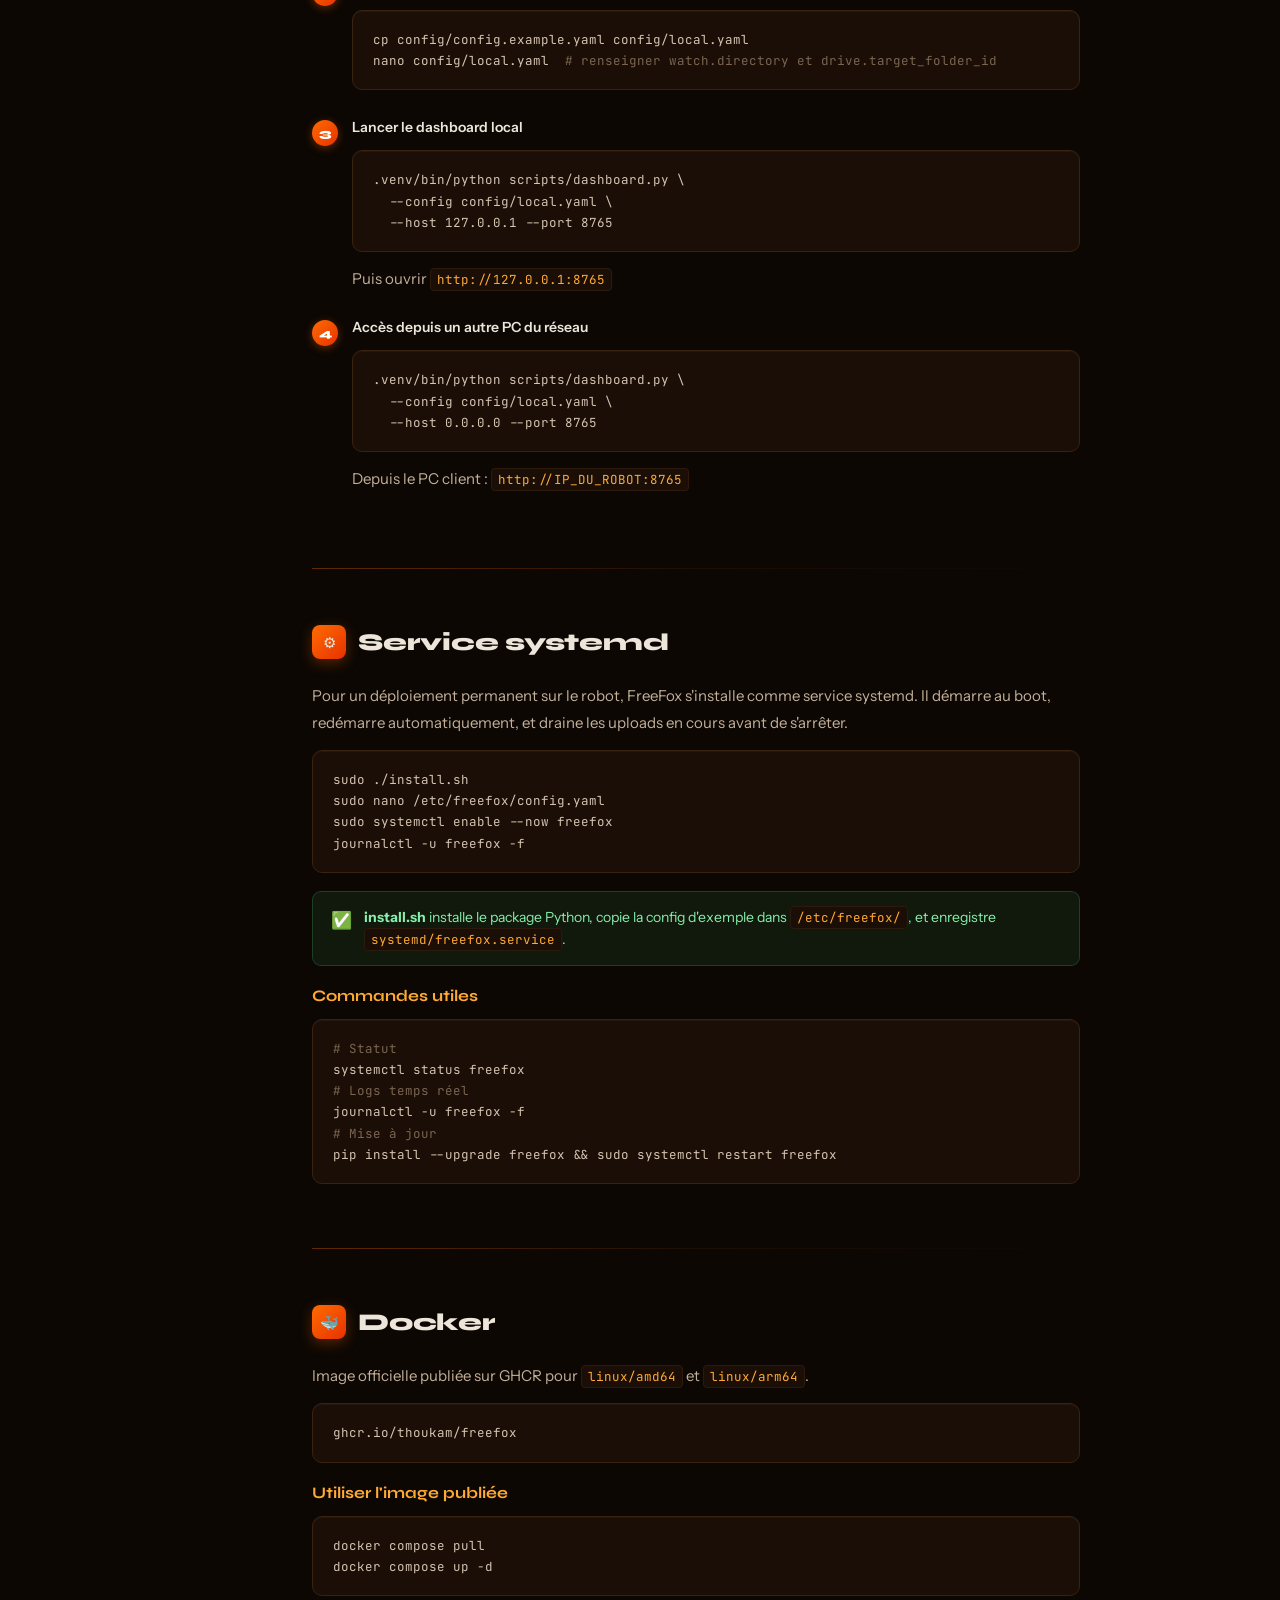
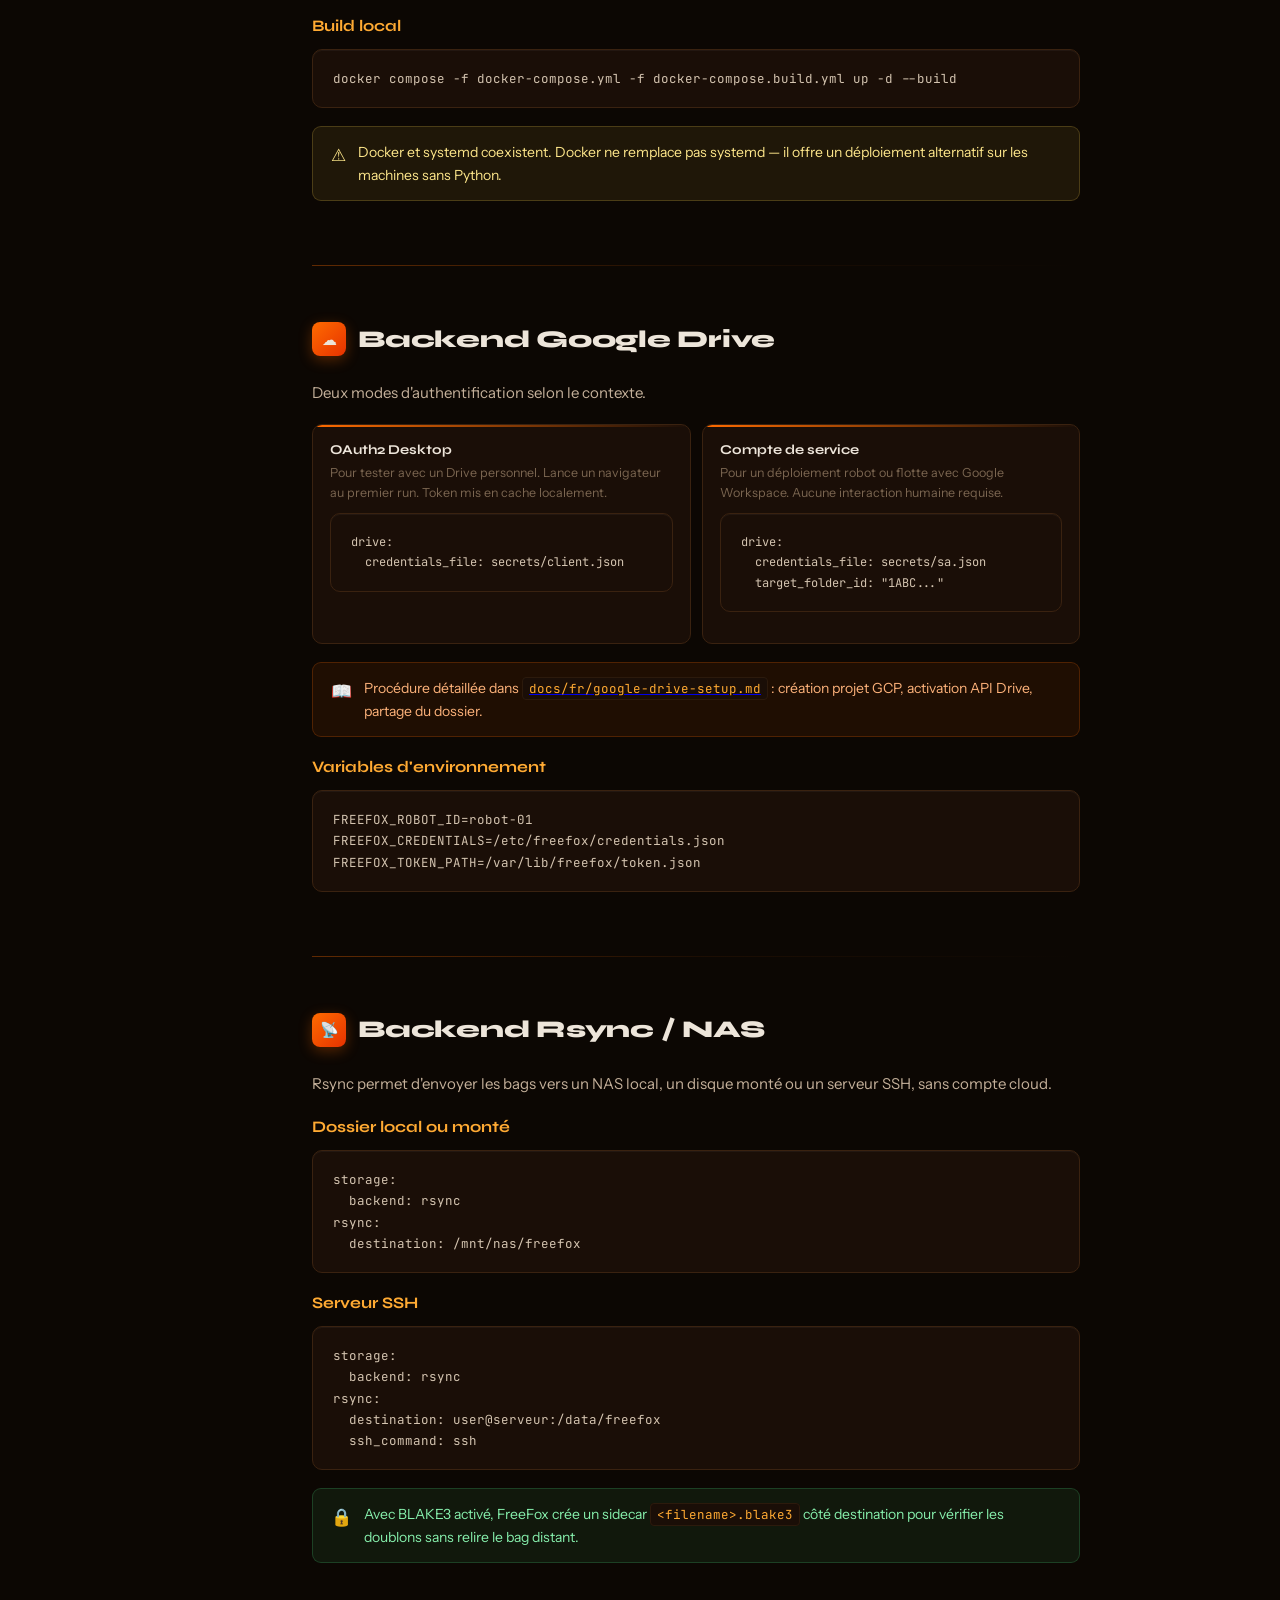
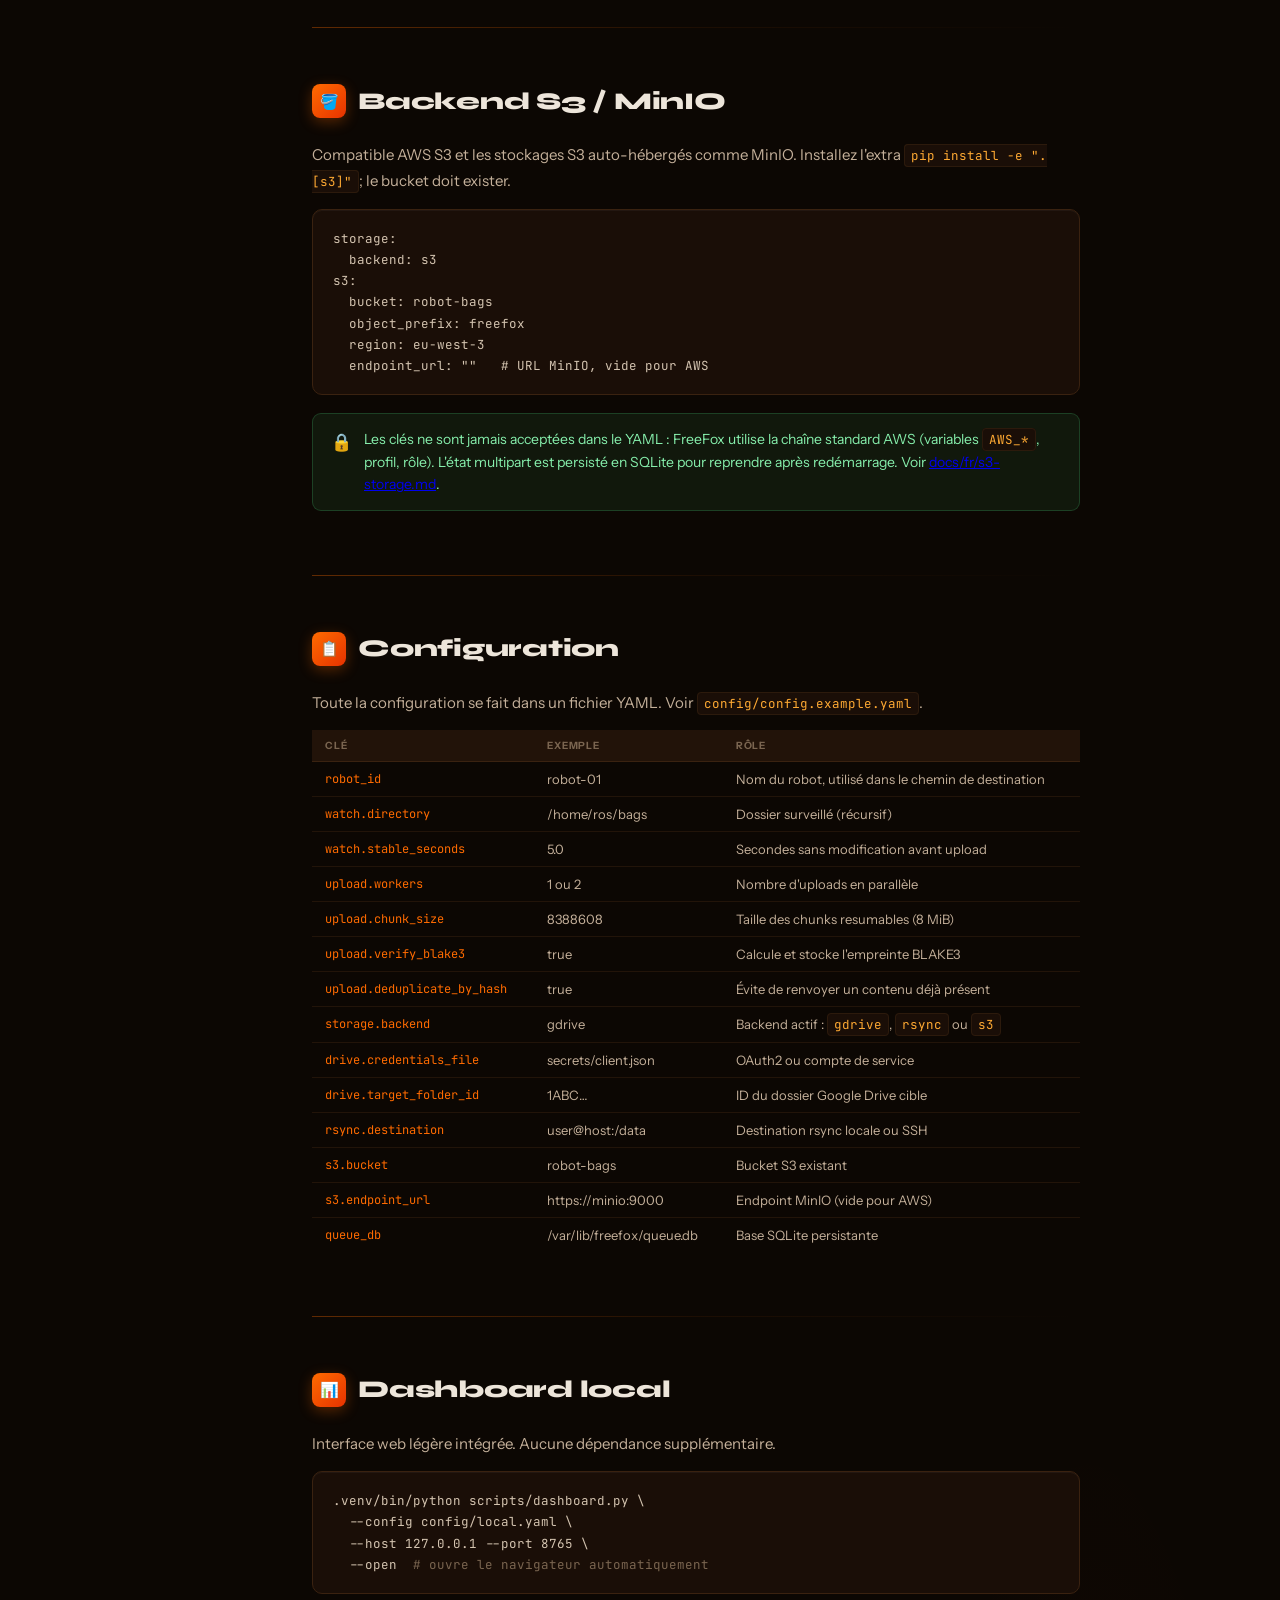
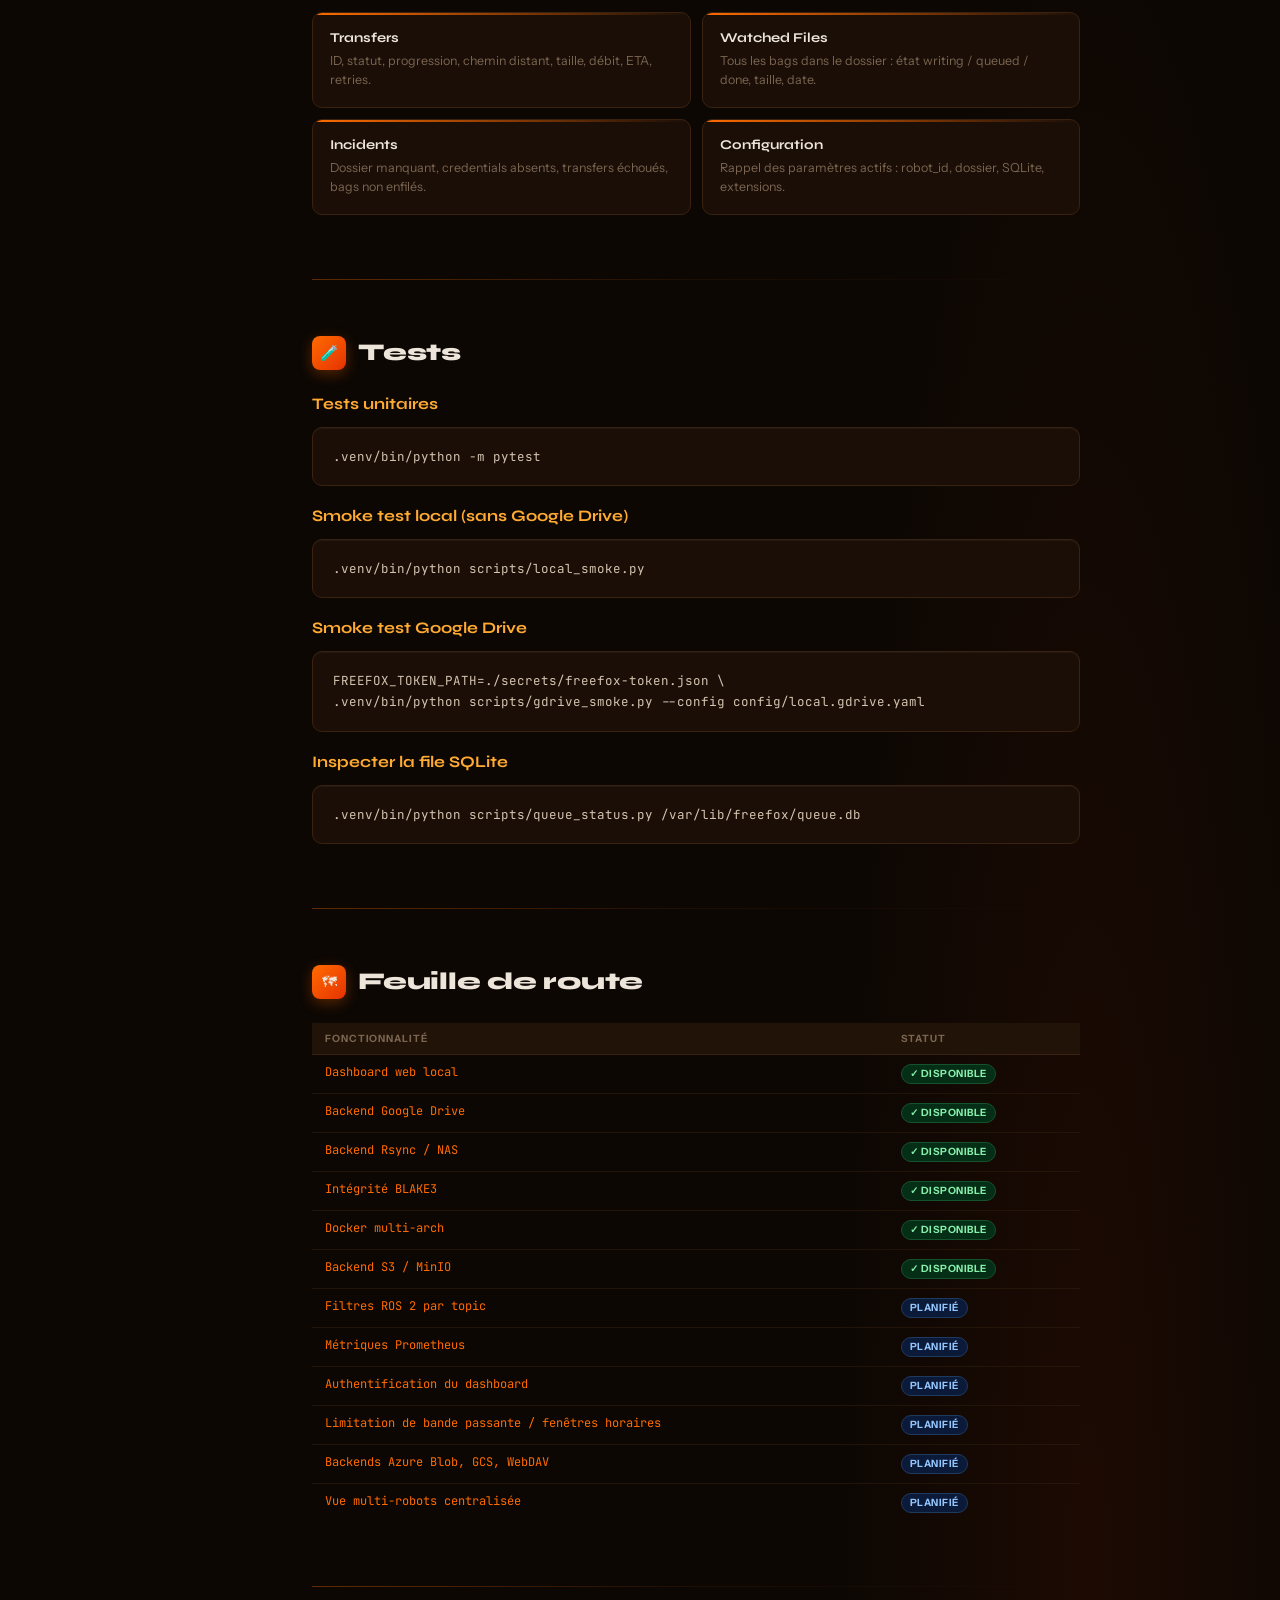
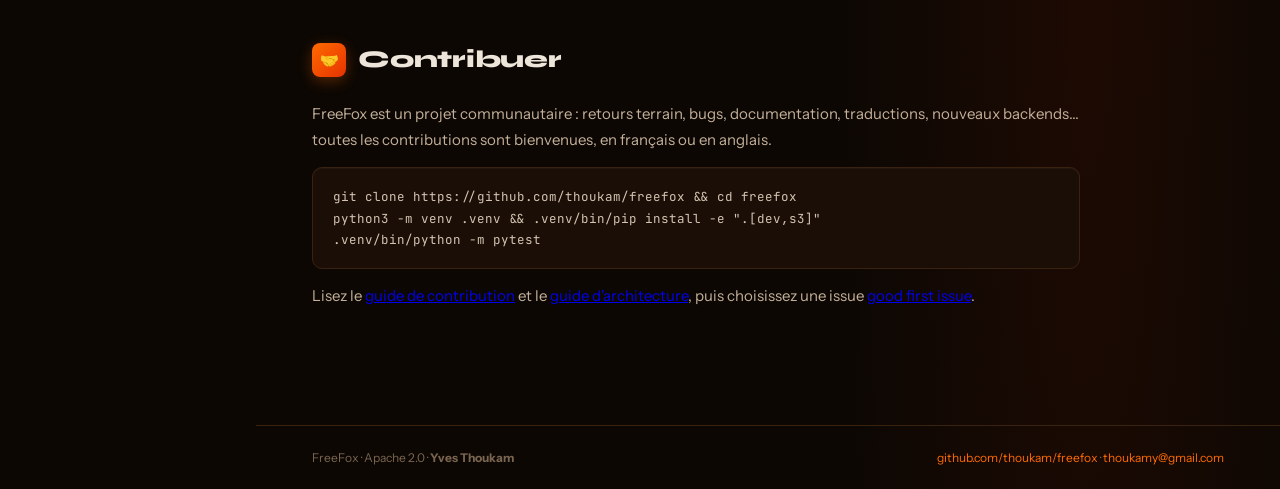
==== commit e3b0fc68: "Merge pull request #5 from thoukam/docs/open-source-ready Docs/open source ready" ====
--- a/docs/index.html
+++ b/docs/index.html
@@ -312,10 +312,10 @@
 .venv/bin/pip install -e ".[dev]"</pre></div></div></div>
         <div class="step"><div class="sn">2</div><div class="sb2"><div class="stitle">Configurer</div><div class="sdesc"><pre>cp config/config.example.yaml config/local.yaml
 nano config/local.yaml  <span class="cm"># renseigner watch.directory et drive.target_folder_id</span></pre></div></div></div>
-        <div class="step"><div class="sn">3</div><div class="sb2"><div class="stitle">Lancer le dashboard local</div><div class="sdesc"><pre>.venv/bin/freefox-dashboard \
+        <div class="step"><div class="sn">3</div><div class="sb2"><div class="stitle">Lancer le dashboard local</div><div class="sdesc"><pre>.venv/bin/python scripts/dashboard.py \
   --config config/local.yaml \
   --host 127.0.0.1 --port 8765</pre><p style="margin-top:9px">Puis ouvrir <code>http://127.0.0.1:8765</code></p></div></div></div>
-        <div class="step"><div class="sn">4</div><div class="sb2"><div class="stitle">Accès depuis un autre PC du réseau</div><div class="sdesc"><pre>.venv/bin/freefox-dashboard \
+        <div class="step"><div class="sn">4</div><div class="sb2"><div class="stitle">Accès depuis un autre PC du réseau</div><div class="sdesc"><pre>.venv/bin/python scripts/dashboard.py \
   --config config/local.yaml \
   --host 0.0.0.0 --port 8765</pre><p style="margin-top:9px">Depuis le PC client : <code>http://IP_DU_ROBOT:8765</code></p></div></div></div>
       </div>
@@ -431,7 +431,7 @@
     <section id="dashboard">
       <div class="sec-hd"><div class="sec-icon">📊</div><h2>Dashboard local</h2></div>
       <p>Interface web légère intégrée. Aucune dépendance supplémentaire.</p>
-      <pre>.venv/bin/freefox-dashboard \
+      <pre>.venv/bin/python scripts/dashboard.py \
   --config config/local.yaml \
   --host 127.0.0.1 --port 8765 \
   --open  <span class="cm"># ouvre le navigateur automatiquement</span></pre>
@@ -454,7 +454,7 @@
       <pre>FREEFOX_TOKEN_PATH=./secrets/freefox-token.json \
 .venv/bin/python scripts/gdrive_smoke.py --config config/local.gdrive.yaml</pre>
       <h3>Inspecter la file SQLite</h3>
-      <pre>.venv/bin/freefox-status /var/lib/freefox/queue.db</pre>
+      <pre>.venv/bin/python scripts/queue_status.py /var/lib/freefox/queue.db</pre>
     </section>
     <div class="div"></div>
 
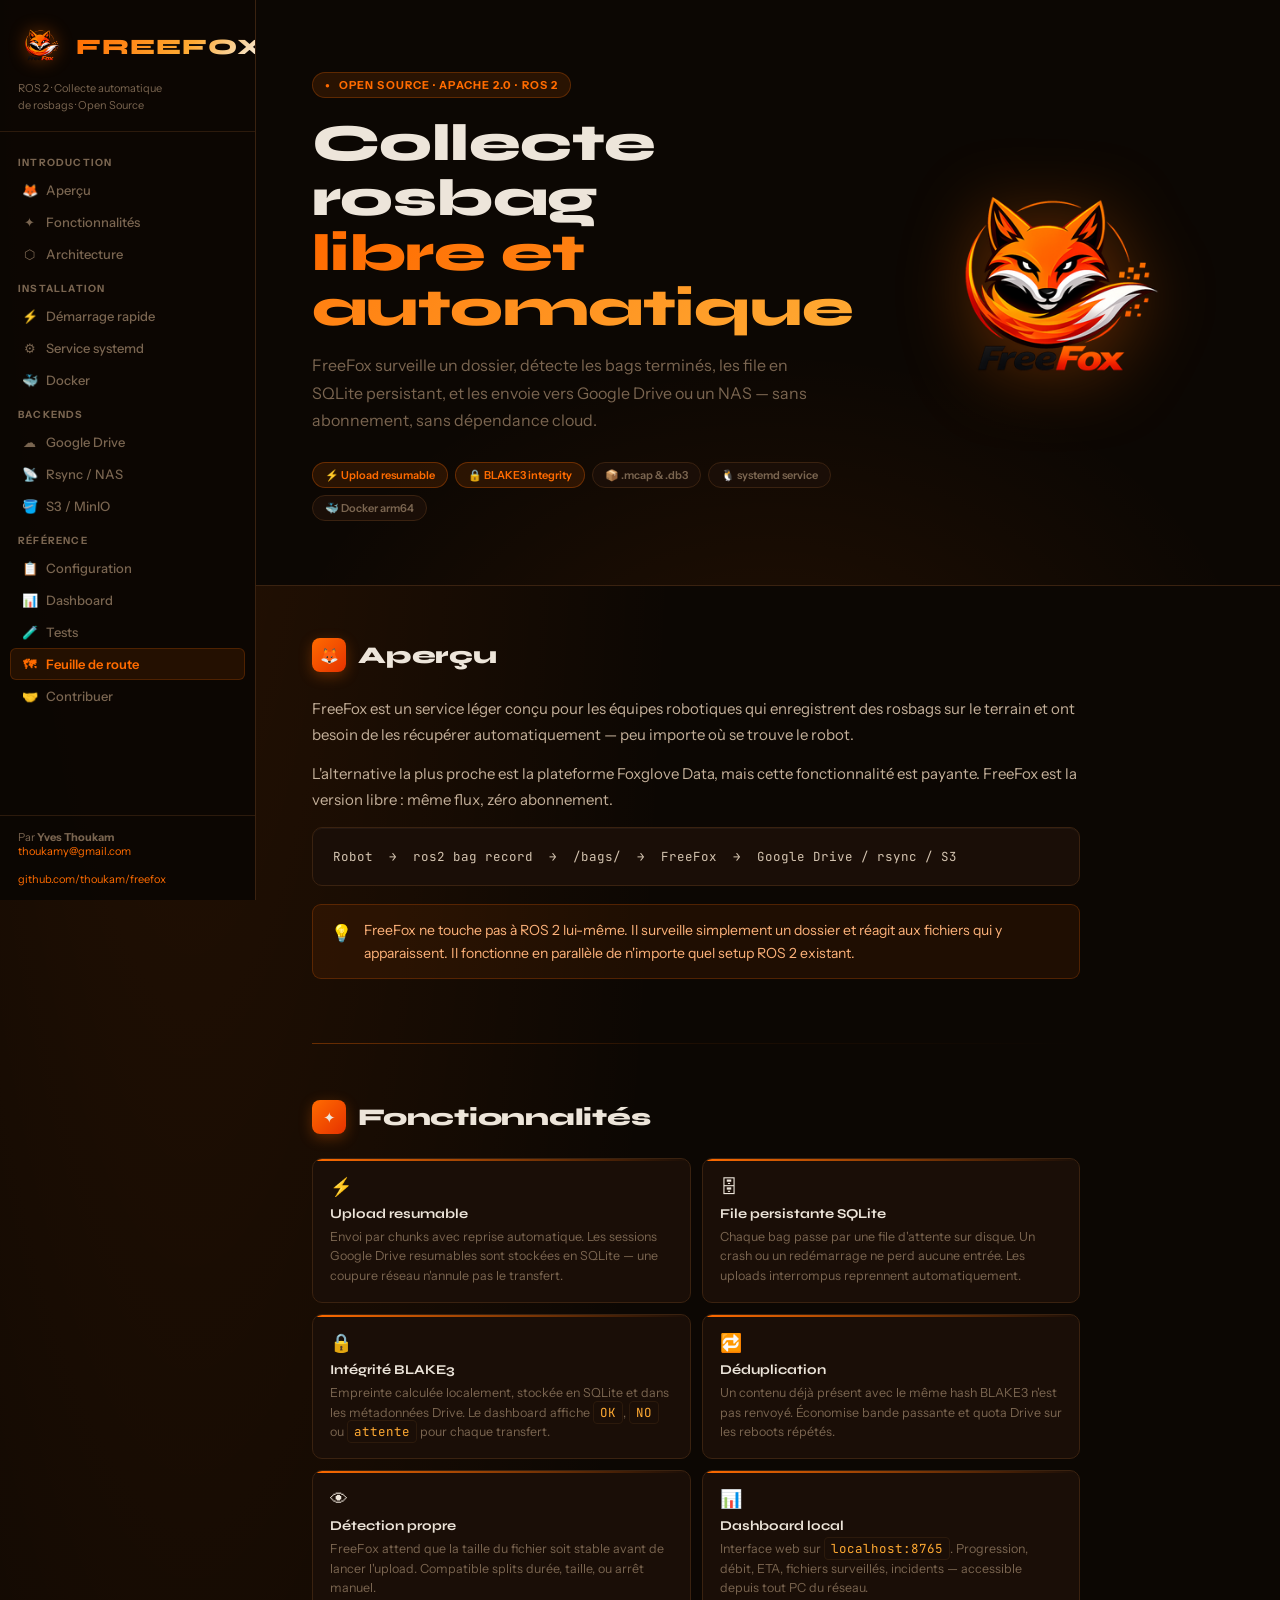
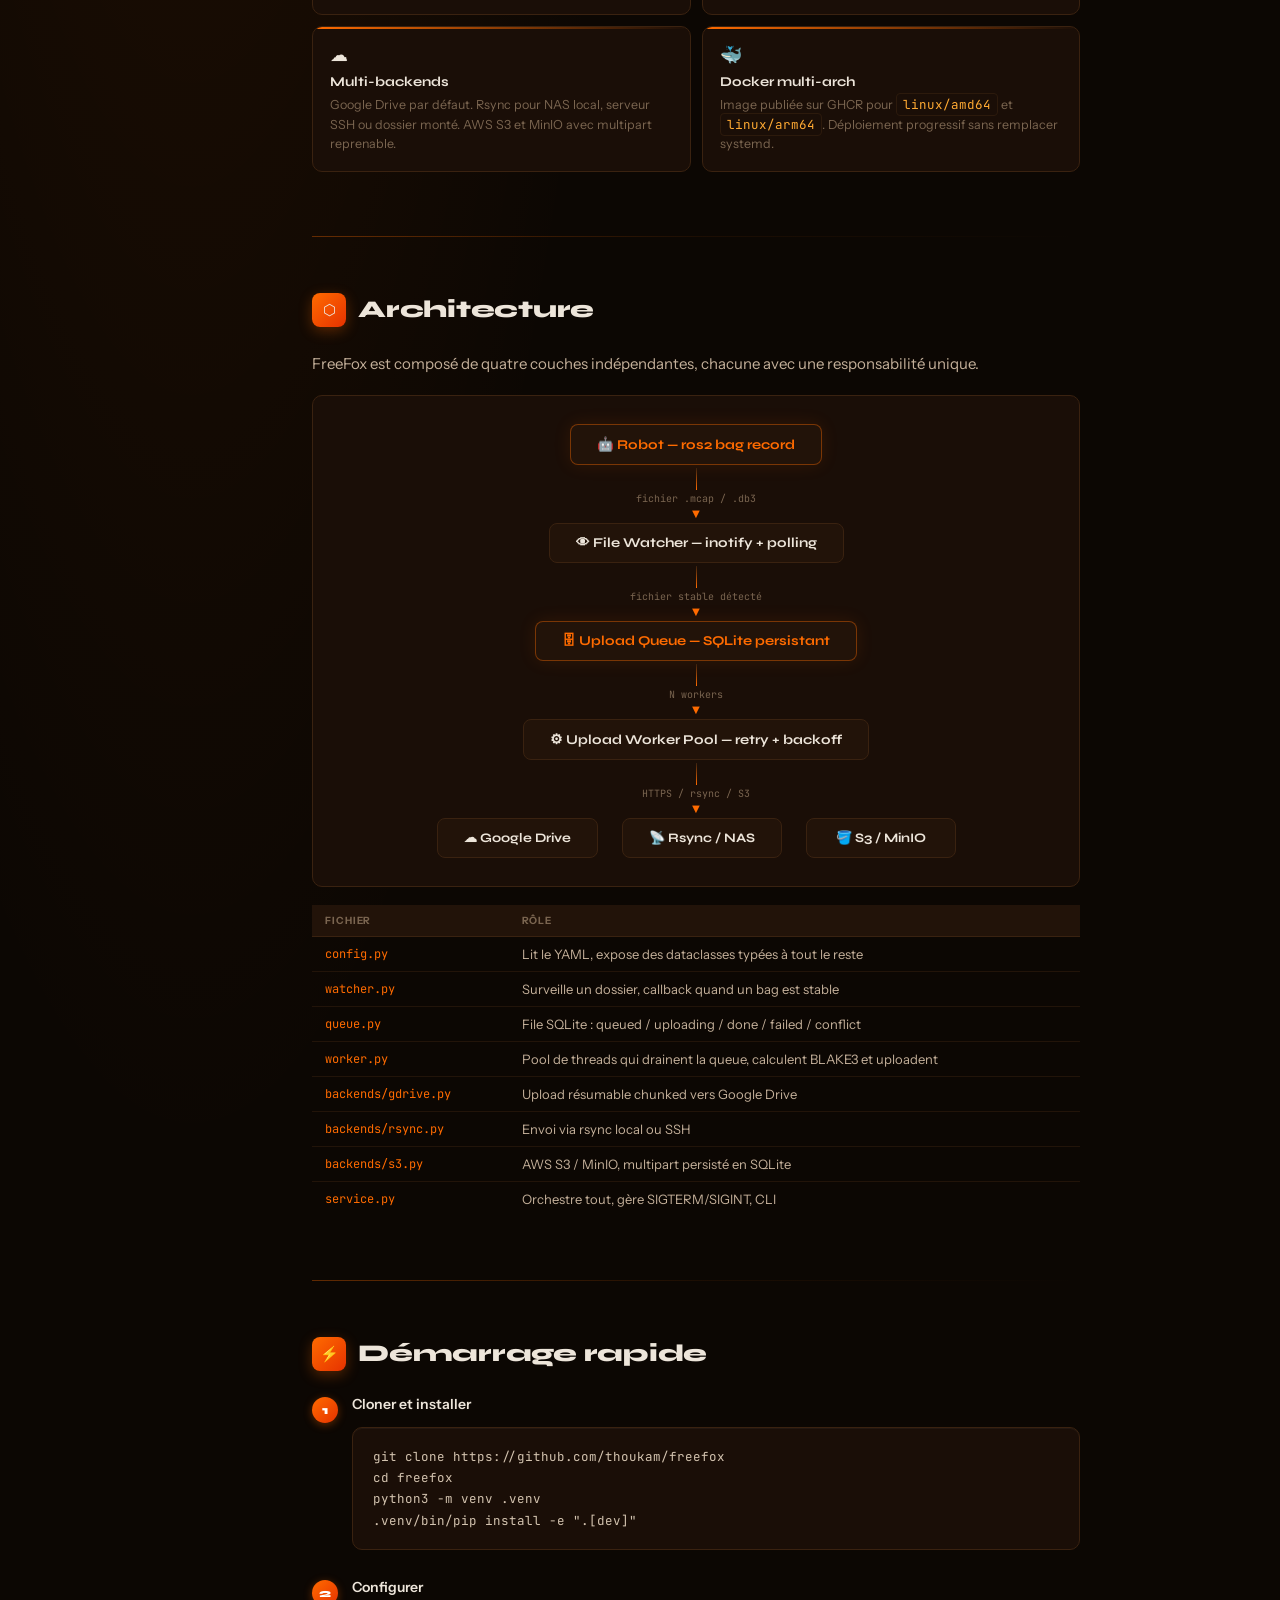
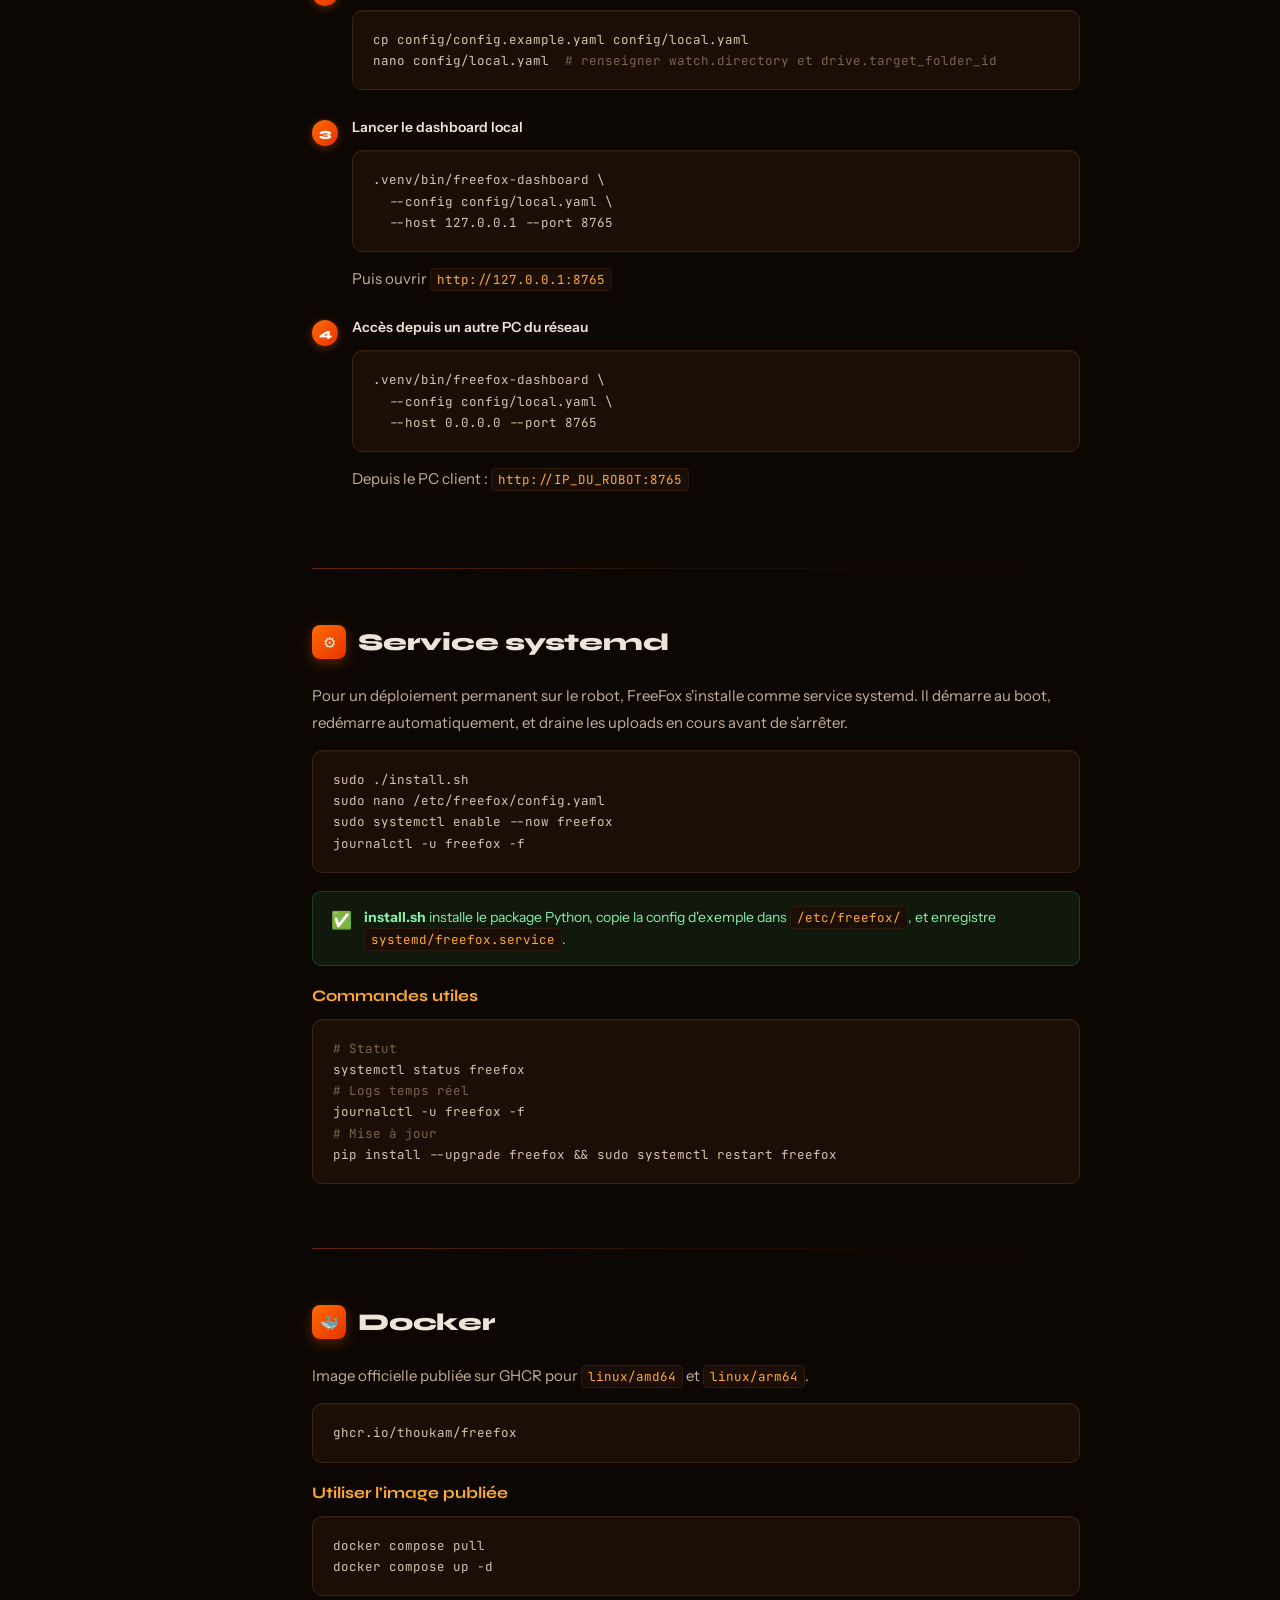
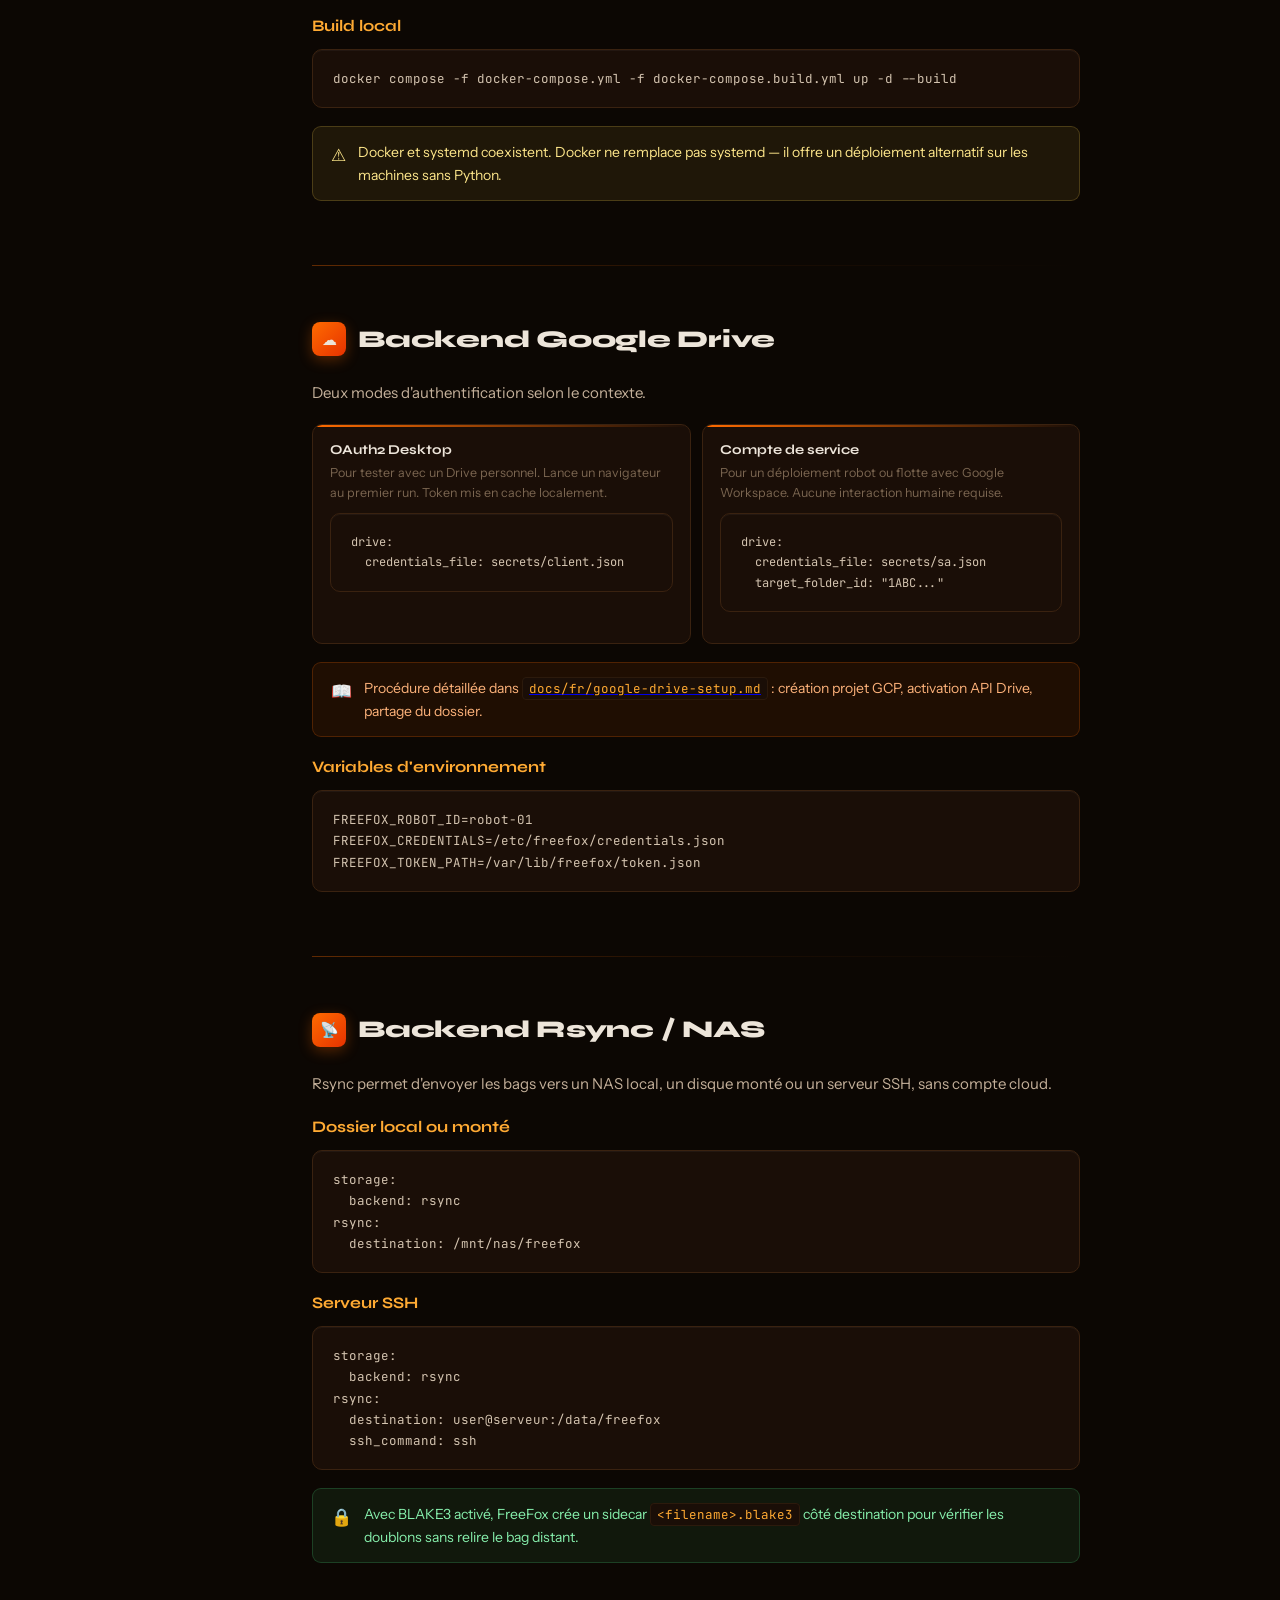
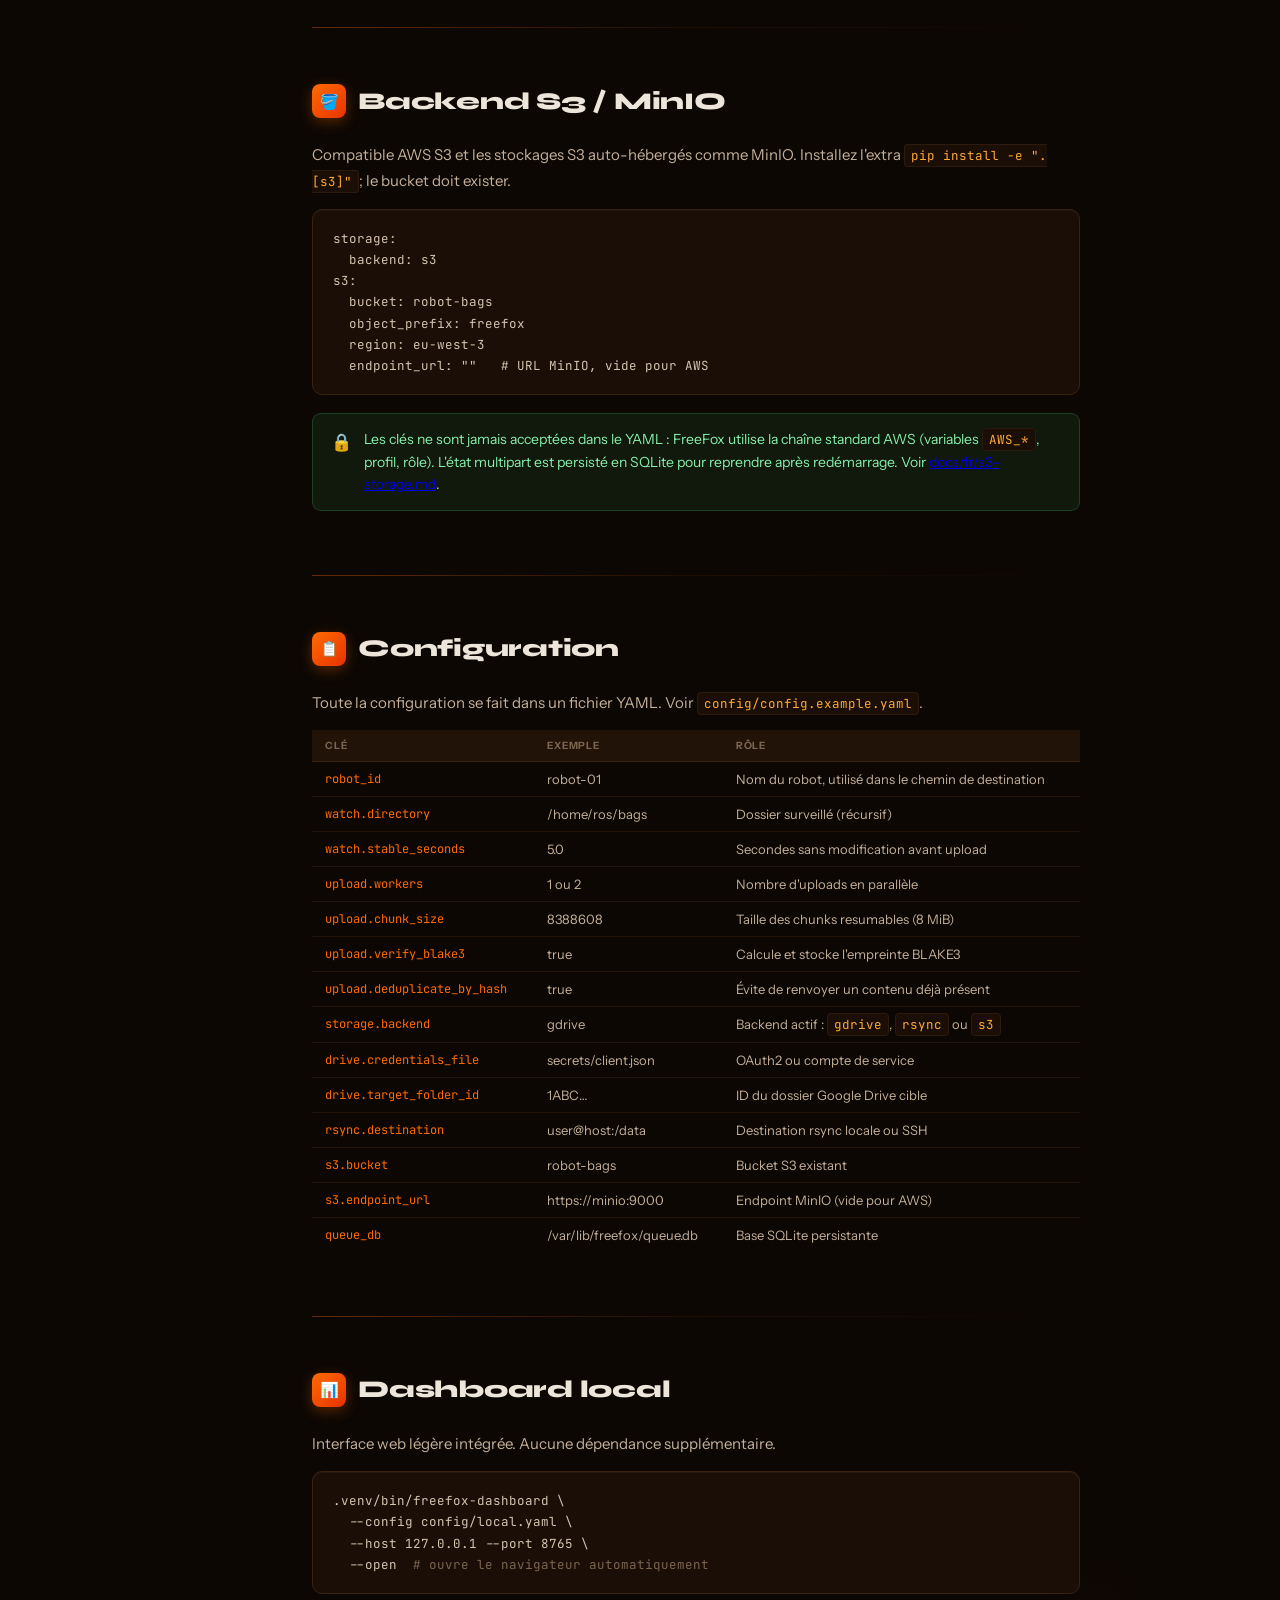
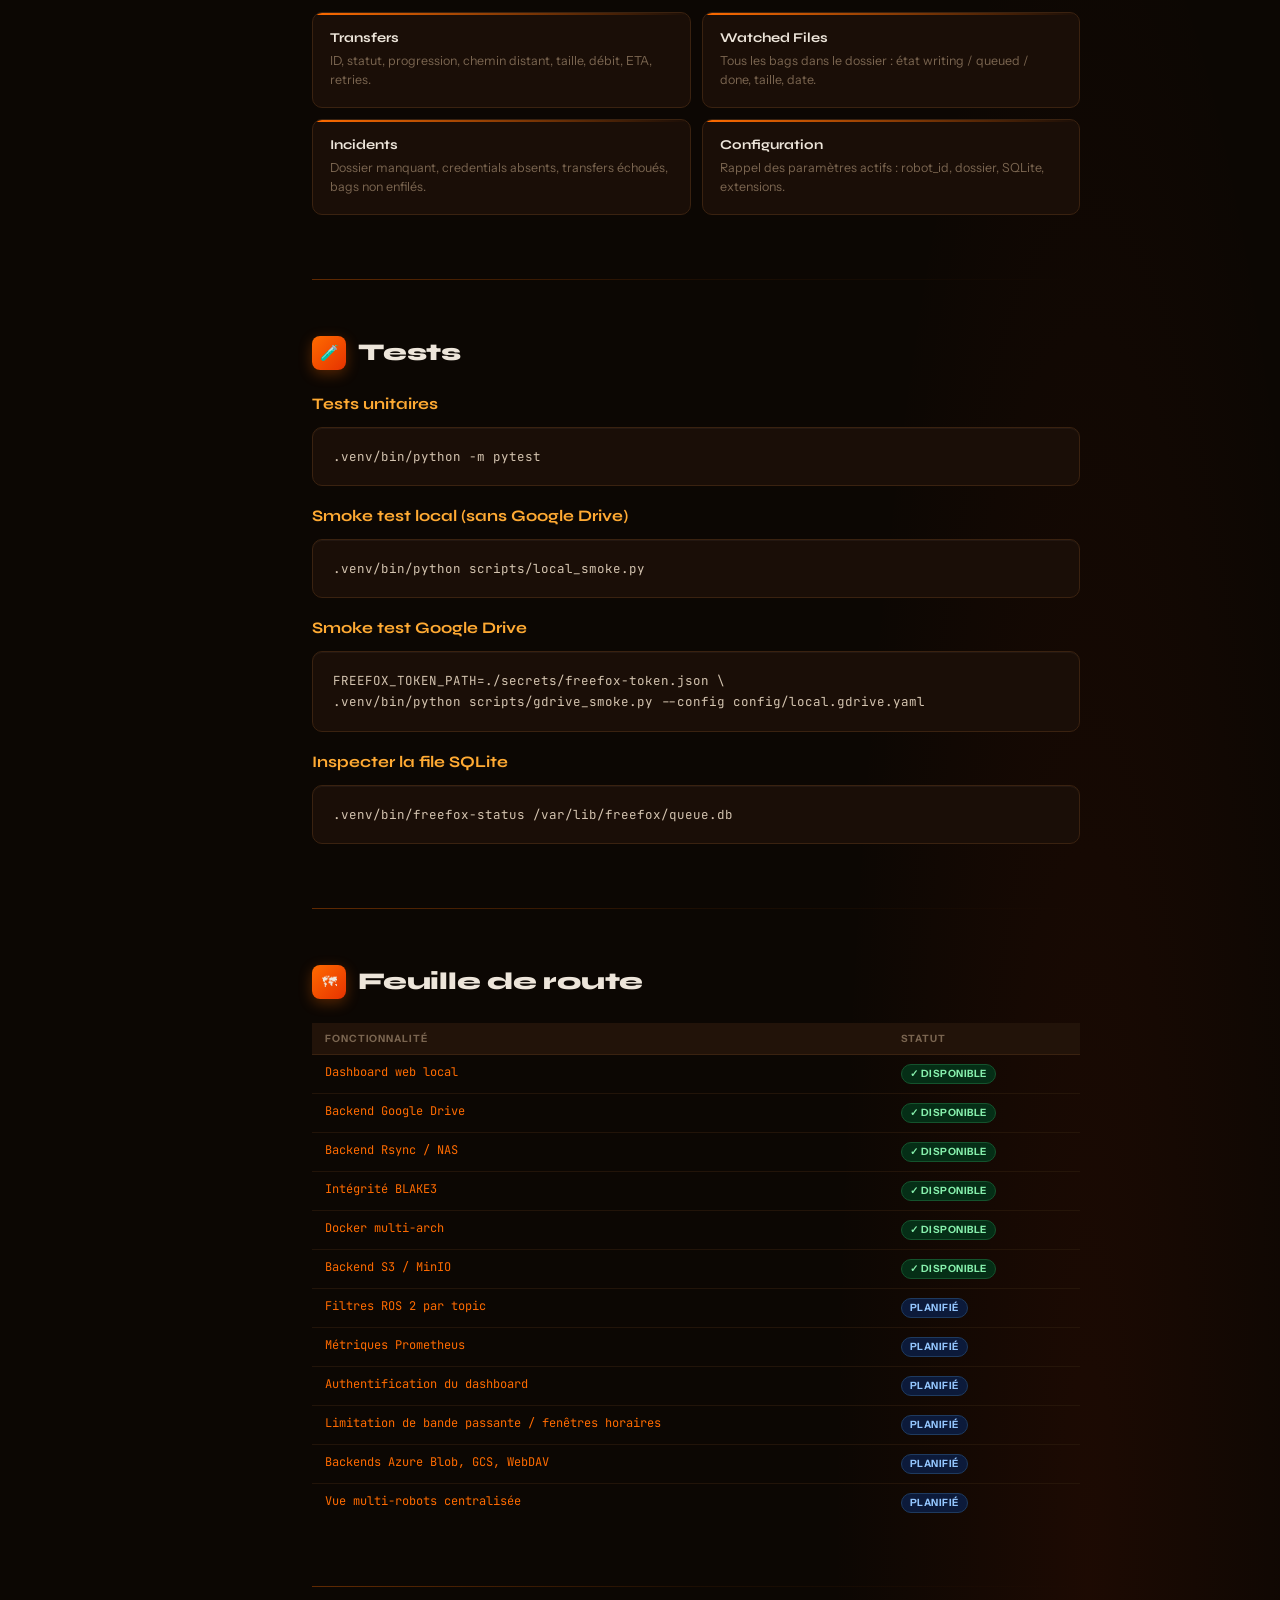
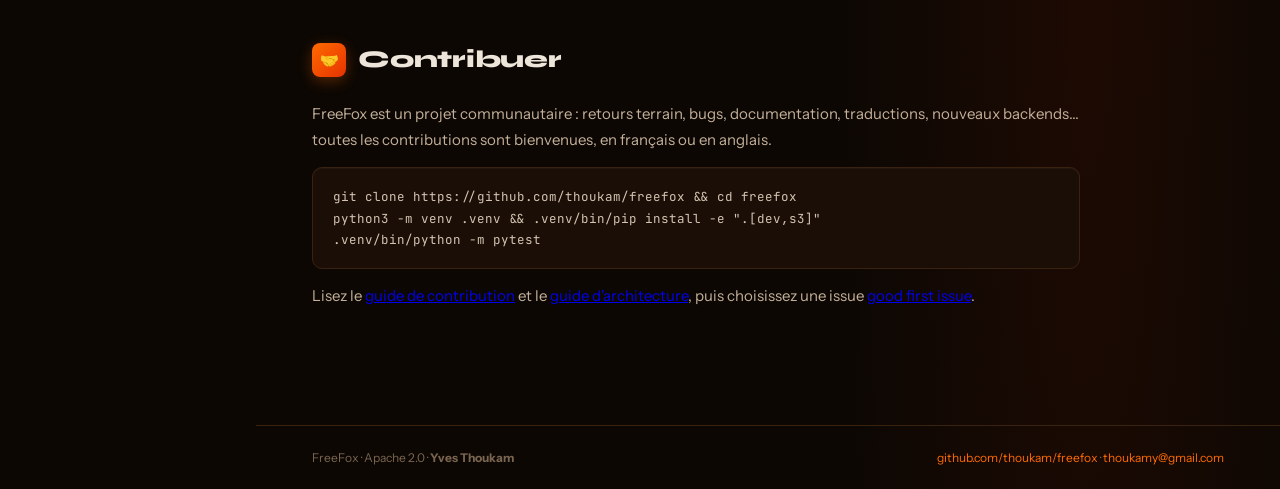
==== commit 1b5c7ed4: "Merge pull request #7 from thoukam/feat/pypi feat: publish on PyPI, freefox-dashboard and freefox-st" ====
--- a/docs/index.html
+++ b/docs/index.html
@@ -312,10 +312,10 @@
 .venv/bin/pip install -e ".[dev]"</pre></div></div></div>
         <div class="step"><div class="sn">2</div><div class="sb2"><div class="stitle">Configurer</div><div class="sdesc"><pre>cp config/config.example.yaml config/local.yaml
 nano config/local.yaml  <span class="cm"># renseigner watch.directory et drive.target_folder_id</span></pre></div></div></div>
-        <div class="step"><div class="sn">3</div><div class="sb2"><div class="stitle">Lancer le dashboard local</div><div class="sdesc"><pre>.venv/bin/python scripts/dashboard.py \
+        <div class="step"><div class="sn">3</div><div class="sb2"><div class="stitle">Lancer le dashboard local</div><div class="sdesc"><pre>.venv/bin/freefox-dashboard \
   --config config/local.yaml \
   --host 127.0.0.1 --port 8765</pre><p style="margin-top:9px">Puis ouvrir <code>http://127.0.0.1:8765</code></p></div></div></div>
-        <div class="step"><div class="sn">4</div><div class="sb2"><div class="stitle">Accès depuis un autre PC du réseau</div><div class="sdesc"><pre>.venv/bin/python scripts/dashboard.py \
+        <div class="step"><div class="sn">4</div><div class="sb2"><div class="stitle">Accès depuis un autre PC du réseau</div><div class="sdesc"><pre>.venv/bin/freefox-dashboard \
   --config config/local.yaml \
   --host 0.0.0.0 --port 8765</pre><p style="margin-top:9px">Depuis le PC client : <code>http://IP_DU_ROBOT:8765</code></p></div></div></div>
       </div>
@@ -431,7 +431,7 @@
     <section id="dashboard">
       <div class="sec-hd"><div class="sec-icon">📊</div><h2>Dashboard local</h2></div>
       <p>Interface web légère intégrée. Aucune dépendance supplémentaire.</p>
-      <pre>.venv/bin/python scripts/dashboard.py \
+      <pre>.venv/bin/freefox-dashboard \
   --config config/local.yaml \
   --host 127.0.0.1 --port 8765 \
   --open  <span class="cm"># ouvre le navigateur automatiquement</span></pre>
@@ -454,7 +454,7 @@
       <pre>FREEFOX_TOKEN_PATH=./secrets/freefox-token.json \
 .venv/bin/python scripts/gdrive_smoke.py --config config/local.gdrive.yaml</pre>
       <h3>Inspecter la file SQLite</h3>
-      <pre>.venv/bin/python scripts/queue_status.py /var/lib/freefox/queue.db</pre>
+      <pre>.venv/bin/freefox-status /var/lib/freefox/queue.db</pre>
     </section>
     <div class="div"></div>
 
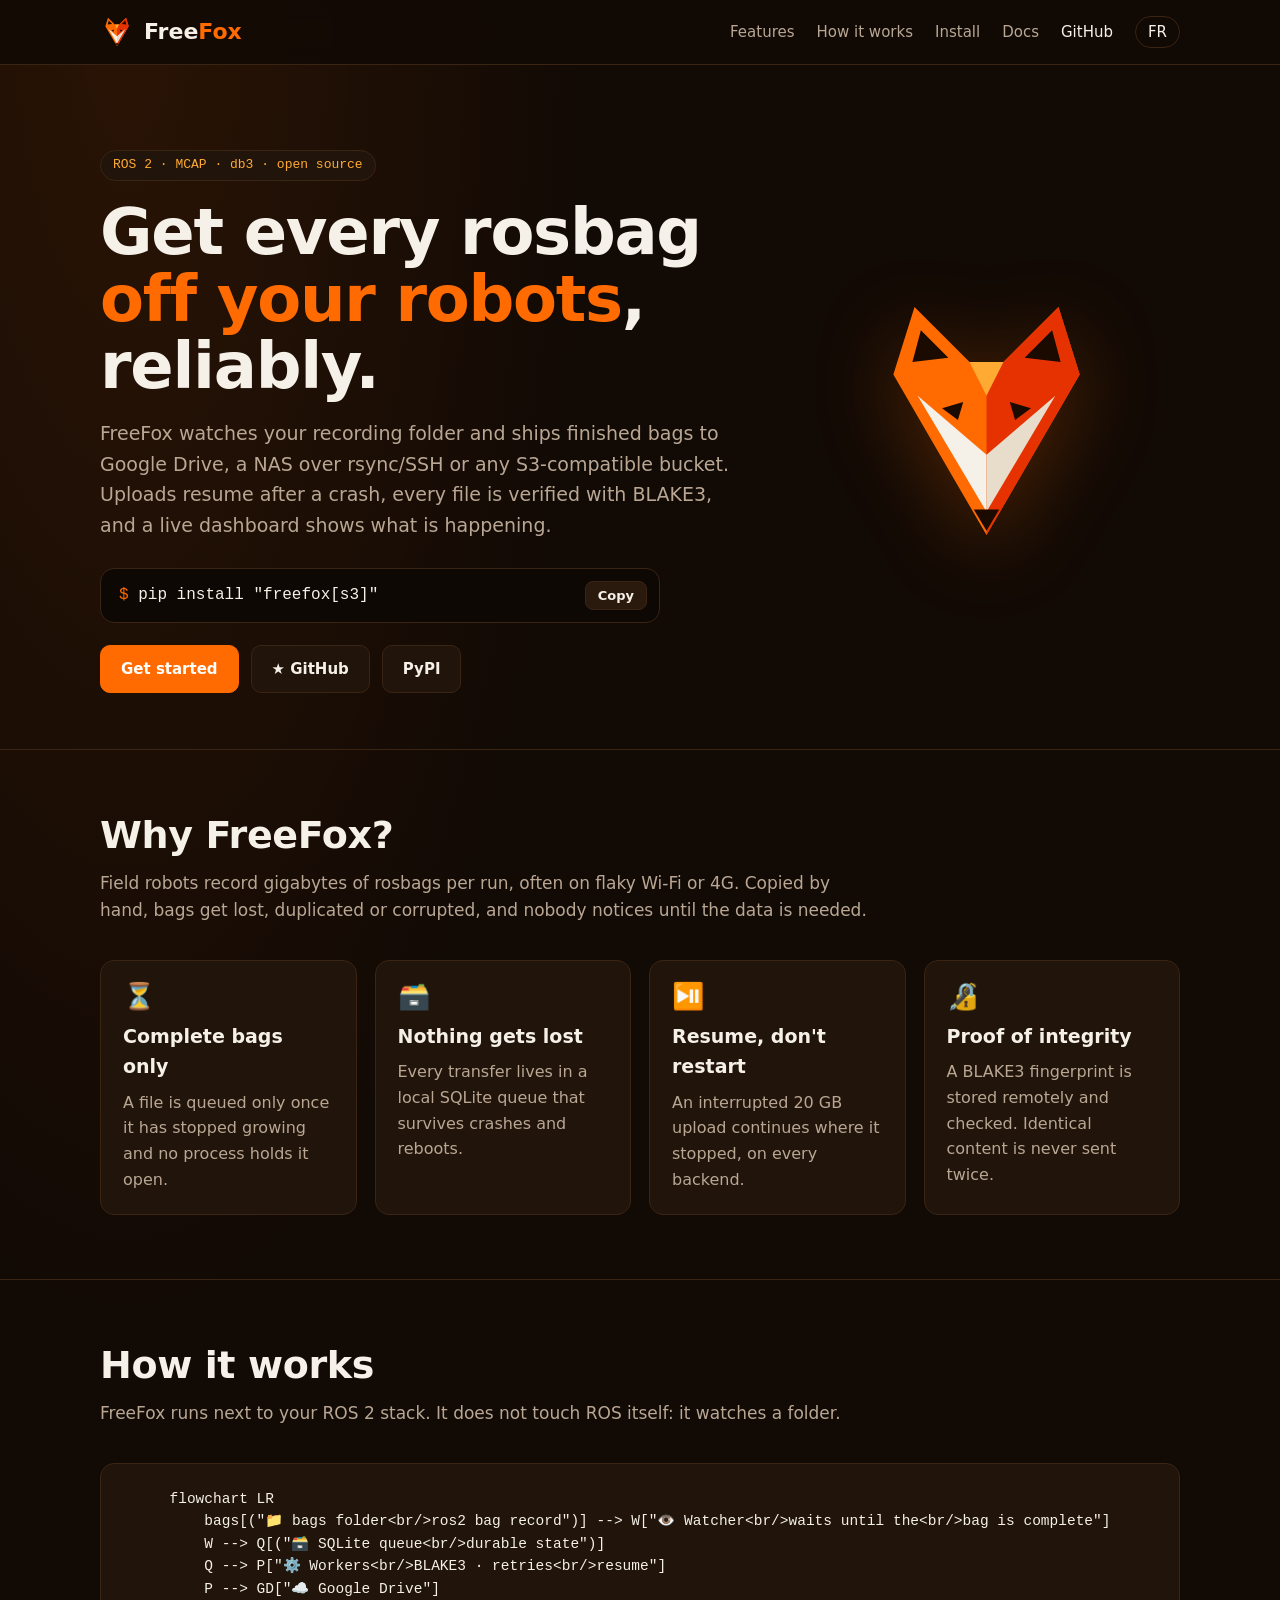
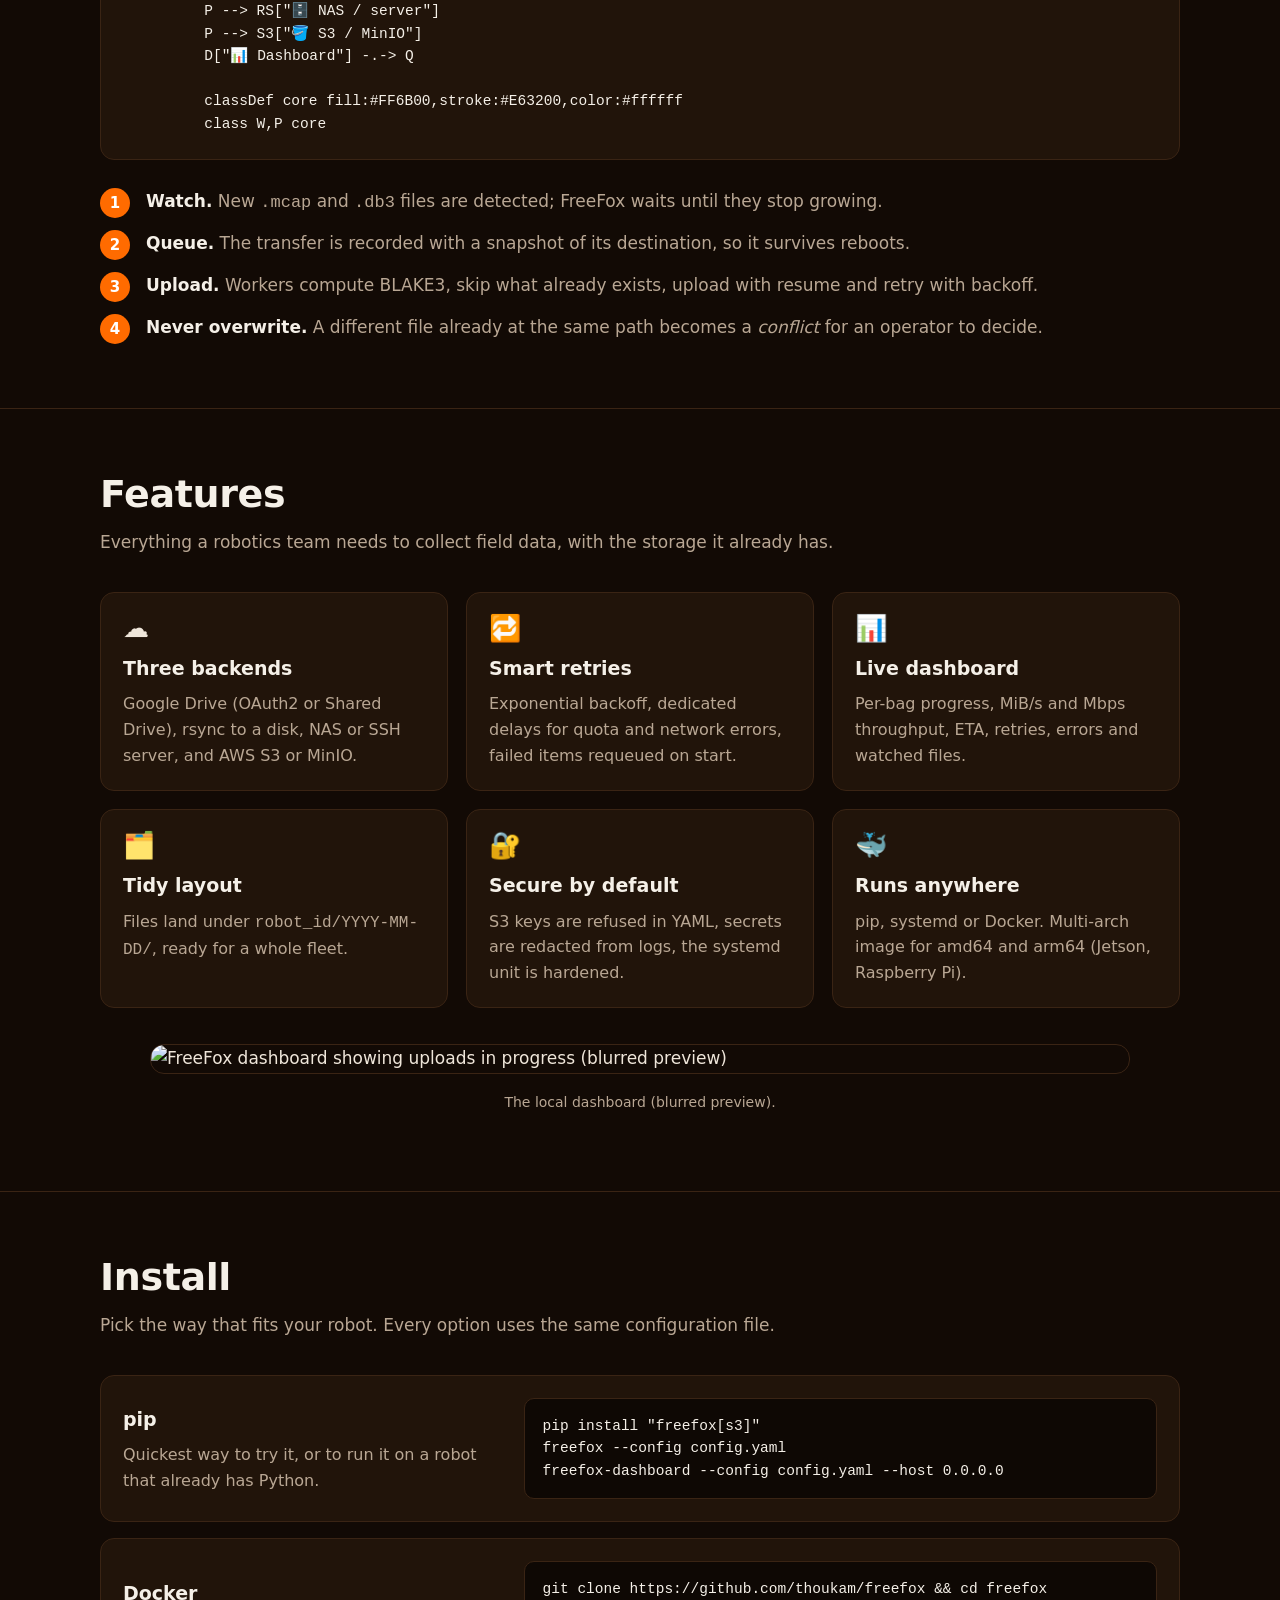
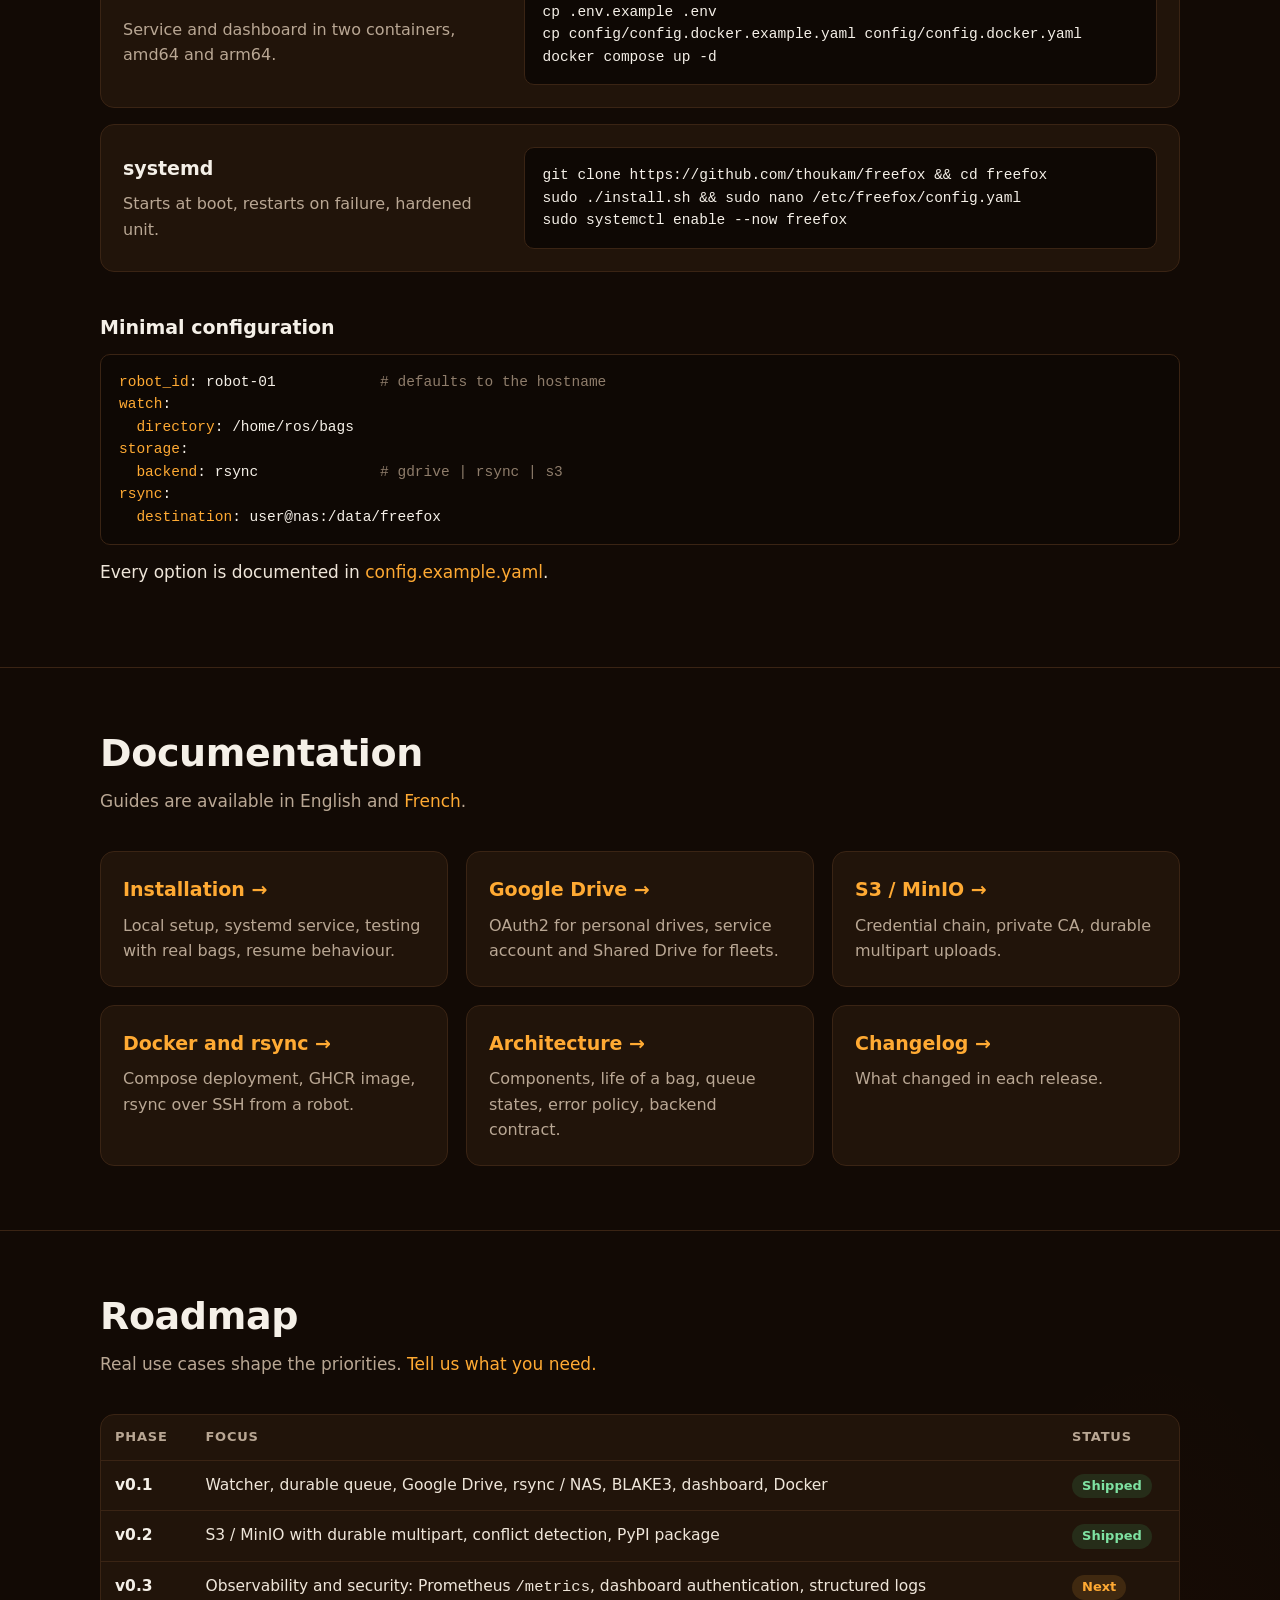
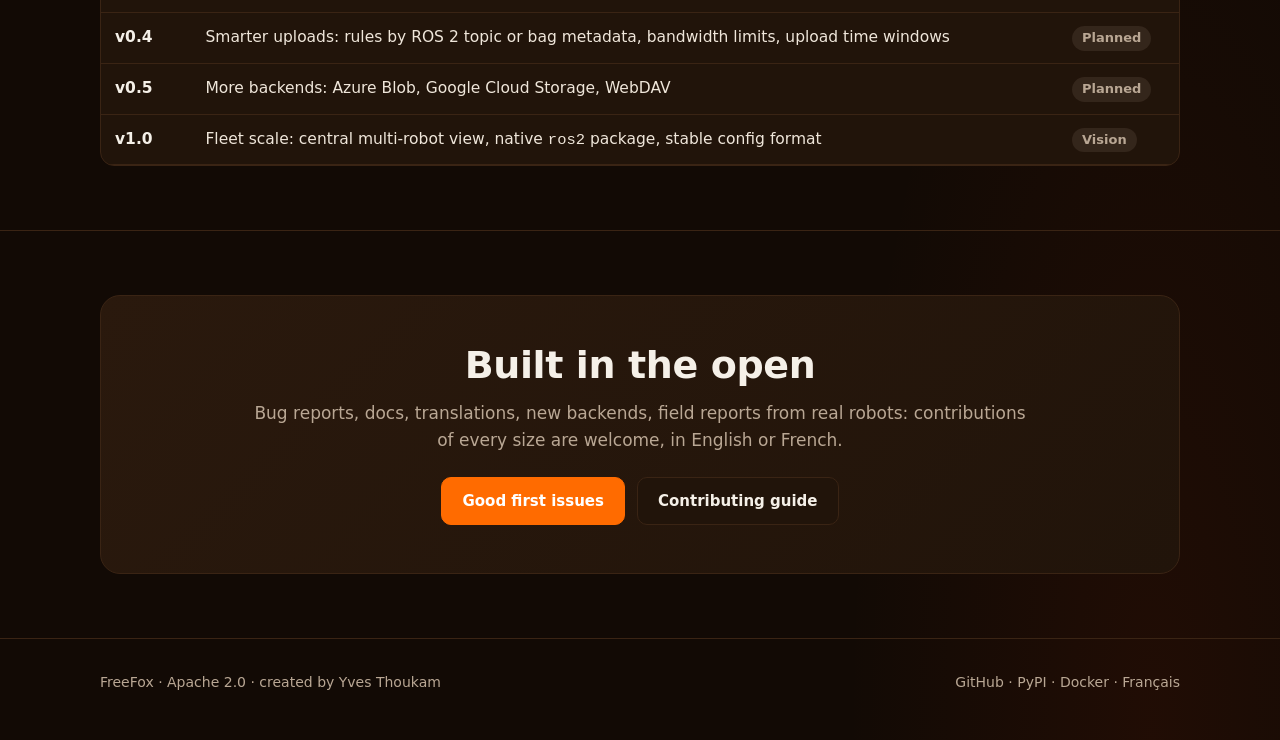
==== commit 135cbb2b: "docs: new bilingual project website" ====
--- a/docs/index.html
+++ b/docs/index.html
@@ -1,522 +1,226 @@
 <!doctype html>
-<html lang="fr">
+<html lang="en">
 <head>
   <meta charset="utf-8">
   <meta name="viewport" content="width=device-width, initial-scale=1">
-  <title>FreeFox — Wiki</title>
+  <title>FreeFox · Reliable rosbag offloading for ROS 2 robots</title>
+  <meta name="description" content="FreeFox watches your robot's recording folder and uploads finished ROS 2 bags to Google Drive, a NAS over rsync/SSH or S3/MinIO, with resumable uploads, BLAKE3 integrity checks and a live dashboard. Free and self-hosted.">
+  <link rel="icon" href="assets/icon.svg" type="image/svg+xml">
+  <link rel="alternate" hreflang="fr" href="https://thoukam.github.io/freefox/fr/">
+  <link rel="alternate" hreflang="en" href="https://thoukam.github.io/freefox/">
+  <meta property="og:title" content="FreeFox · Reliable rosbag offloading for ROS 2 robots">
+  <meta property="og:description" content="Free, self-hosted service that gets every ROS 2 bag off your robots: resumable uploads, BLAKE3 integrity, Google Drive, rsync/NAS and S3/MinIO.">
+  <meta property="og:image" content="https://raw.githubusercontent.com/thoukam/freefox/main/images/dashboard_freefox_blur.png">
   <link rel="preconnect" href="https://fonts.googleapis.com">
-  <link href="https://fonts.googleapis.com/css2?family=Syne:wght@400;600;700;800&family=Instrument+Sans:ital,wght@0,400;0,500;0,600;1,400&family=JetBrains+Mono:wght@400;500&display=swap" rel="stylesheet">
-  <style>
-    :root {
-      --ox:#FF6B00; --red:#E63200; --amb:#FFAA33; --crm:#F5F0E8;
-      --bg:#0C0703; --bg2:#130A05; --pn:#1A0E07; --pn2:#221309;
-      --ln:#2C1A0C; --ln2:#3A2210;
-      --tx:#EDE5DA; --mu:#7A6550; --fa:#3E2510;
-      --gr:#4ADE80; --gr-bg:#052E16;
-      --bl:#60A5FA; --bl-bg:#0C1A3A;
-      --re:#F87171; --re-bg:#450A0A;
-      --ye:#FCD34D; --ye-bg:#451A03;
-      --fd:'Syne',sans-serif;
-      --fb:'Instrument Sans',sans-serif;
-      --fm:'JetBrains Mono',monospace;
-    }
-    *,*::before,*::after{box-sizing:border-box;margin:0;padding:0}
-    html{scroll-behavior:smooth}
-    body{font-family:var(--fb);color:var(--tx);background:var(--bg);
-      background-image:radial-gradient(ellipse 70% 50% at 15% 0%,rgba(255,107,0,.11) 0%,transparent 55%),
-        radial-gradient(ellipse 40% 35% at 85% 95%,rgba(230,50,0,.08) 0%,transparent 50%);
-      min-height:100vh}
-
-    /* SIDEBAR */
-    .sidebar{position:fixed;top:0;left:0;bottom:0;width:256px;
-      background:rgba(12,7,3,.97);border-right:1px solid var(--ln2);
-      display:flex;flex-direction:column;z-index:50;overflow-y:auto}
-    .sb-brand{padding:24px 18px 18px;border-bottom:1px solid var(--ln)}
-    .sb-logo-row{display:flex;align-items:center;gap:12px;margin-bottom:10px}
-    .sb-logo{width:46px;height:46px;object-fit:contain;
-      filter:drop-shadow(0 0 9px rgba(255,107,0,.45))}
-    .sb-name{font-family:var(--fd);font-weight:800;font-size:22px;
-      letter-spacing:.05em;text-transform:uppercase;
-      background:linear-gradient(130deg,var(--ox),var(--amb) 60%,var(--crm));
-      -webkit-background-clip:text;-webkit-text-fill-color:transparent;background-clip:text}
-    .sb-sub{font-size:11px;color:var(--mu);line-height:1.5}
-    .nav{padding:12px 10px;flex:1}
-    .nav-sec{font-size:10px;font-weight:700;letter-spacing:.12em;text-transform:uppercase;
-      color:var(--mu);padding:12px 8px 5px}
-    .nav a{display:flex;align-items:center;gap:8px;padding:7px 10px;border-radius:6px;
-      font-size:13px;font-weight:500;color:var(--mu);text-decoration:none;
-      transition:all .15s;border:1px solid transparent}
-    .nav a:hover{color:var(--tx);background:rgba(255,107,0,.08);border-color:rgba(255,107,0,.15)}
-    .nav a.active{color:var(--ox);background:rgba(255,107,0,.1);border-color:rgba(255,107,0,.2);font-weight:600}
-    .ni{font-size:13px;width:17px;text-align:center;flex-shrink:0}
-    .sb-foot{padding:14px 18px;border-top:1px solid var(--ln);font-size:11px;color:var(--mu)}
-    .sb-foot a{color:var(--ox);text-decoration:none}
-    .sb-foot a:hover{text-decoration:underline}
-
-    /* PAGE */
-    .page{margin-left:256px;min-height:100vh}
-
-    /* HERO */
-    .hero{position:relative;overflow:hidden;padding:72px 56px 64px;
-      border-bottom:1px solid var(--ln2);
-      background:radial-gradient(ellipse 80% 100% at 50% 120%,rgba(255,107,0,.09) 0%,transparent 60%),var(--bg)}
-    .hero-grid{display:grid;grid-template-columns:1fr 300px;gap:48px;align-items:center;max-width:1050px}
-    .eyebrow{display:inline-flex;align-items:center;gap:8px;padding:5px 12px;border-radius:999px;
-      background:rgba(255,107,0,.12);border:1px solid rgba(255,107,0,.25);
-      font-size:11px;font-weight:700;letter-spacing:.1em;text-transform:uppercase;color:var(--ox);margin-bottom:18px}
-    .eyebrow::before{content:"●";font-size:8px;animation:blink 2s ease-in-out infinite}
-    @keyframes blink{0%,100%{opacity:1}50%{opacity:.3}}
-    .hero h1{font-family:var(--fd);font-size:clamp(32px,4.5vw,52px);font-weight:800;
-      line-height:1.06;letter-spacing:-.01em;margin-bottom:16px}
-    .hero h1 span{background:linear-gradient(130deg,var(--ox),var(--amb));
-      -webkit-background-clip:text;-webkit-text-fill-color:transparent;background-clip:text}
-    .hero-desc{font-size:16px;line-height:1.7;color:var(--mu);max-width:520px;margin-bottom:28px}
-    .chips{display:flex;flex-wrap:wrap;gap:7px}
-    .chip{display:inline-flex;align-items:center;gap:5px;padding:5px 12px;border-radius:999px;
-      font-size:11px;font-weight:600;background:var(--pn);border:1px solid var(--ln2);color:var(--mu)}
-    .chip-ox{background:rgba(255,107,0,.12);border-color:rgba(255,107,0,.3);color:var(--ox)}
-    .hero-logo img{width:260px;height:260px;object-fit:contain;
-      filter:drop-shadow(0 6px 36px rgba(255,107,0,.38));
-      animation:float 6s ease-in-out infinite}
-    @keyframes float{0%,100%{transform:translateY(0)}50%{transform:translateY(-10px)}}
-
-    /* CONTENT */
-    .content{max-width:880px;padding:52px 56px}
-
-    /* SECTION */
-    section{margin-bottom:64px;scroll-margin-top:20px}
-    .sec-hd{display:flex;align-items:center;gap:12px;margin-bottom:24px}
-    .sec-icon{width:34px;height:34px;border-radius:8px;
-      background:linear-gradient(135deg,var(--ox),var(--red));
-      display:flex;align-items:center;justify-content:center;font-size:15px;flex-shrink:0;
-      box-shadow:0 4px 14px rgba(255,107,0,.3)}
-    h2{font-family:var(--fd);font-size:24px;font-weight:800;letter-spacing:-.01em}
-    h3{font-family:var(--fd);font-size:16px;font-weight:700;margin:20px 0 8px;color:var(--amb)}
-    p{font-size:15px;line-height:1.75;color:#C4B09A;margin-bottom:12px}
-
-    /* CODE */
-    pre{background:var(--pn);border:1px solid var(--ln2);border-radius:10px;
-      padding:18px 20px;overflow-x:auto;margin:14px 0;
-      font-family:var(--fm);font-size:12.5px;line-height:1.7;color:#D4C4B0;
-      box-shadow:inset 0 1px 0 rgba(255,255,255,.04)}
-    .cm{color:var(--mu)} .kw{color:var(--ox)} .st{color:var(--gr)}
-    code{font-family:var(--fm);font-size:12.5px;background:var(--pn);
-      border:1px solid var(--ln);border-radius:4px;padding:2px 6px;color:var(--amb)}
-
-    /* CALLOUT */
-    .callout{border-radius:9px;padding:14px 18px;margin:18px 0;
-      display:flex;gap:12px;align-items:flex-start;font-size:14px;line-height:1.6}
-    .ci{font-size:17px;flex-shrink:0;margin-top:1px}
-    .c-tip{background:rgba(74,222,128,.08);border:1px solid rgba(74,222,128,.2);color:#86EFAC}
-    .c-warn{background:rgba(252,211,77,.08);border:1px solid rgba(252,211,77,.2);color:#FDE68A}
-    .c-info{background:rgba(255,107,0,.08);border:1px solid rgba(255,107,0,.22);color:#FDB27A}
-
-    /* FEAT GRID */
-    .fgrid{display:grid;grid-template-columns:repeat(2,1fr);gap:11px;margin:18px 0}
-    .feat{background:var(--pn);border:1px solid var(--ln2);border-radius:10px;padding:17px;
-      transition:border-color .2s;position:relative;overflow:hidden}
-    .feat::before{content:"";position:absolute;top:0;left:0;right:0;height:2px;
-      background:linear-gradient(90deg,var(--ox),transparent)}
-    .feat:hover{border-color:rgba(255,107,0,.3)}
-    .fi{font-size:18px;margin-bottom:8px}
-    .ft{font-family:var(--fd);font-size:13.5px;font-weight:700;margin-bottom:5px;color:var(--tx)}
-    .fd2{font-size:12.5px;color:var(--mu);line-height:1.55}
-
-    /* TABLE */
-    .tw{overflow-x:auto;margin:14px 0}
-    table{width:100%;border-collapse:collapse;font-size:13px}
-    th{text-align:left;padding:9px 13px;font-size:10px;font-weight:800;
-      letter-spacing:.09em;text-transform:uppercase;color:var(--mu);
-      background:var(--pn2);border-bottom:1px solid var(--ln2)}
-    td{padding:9px 13px;border-bottom:1px solid rgba(44,26,12,.7);color:#C4B09A;vertical-align:top}
-    td:first-child{font-family:var(--fm);font-size:12px;color:var(--ox)}
-    tr:last-child td{border-bottom:0}
-    tr:hover td{background:rgba(255,107,0,.03)}
-
-    /* BADGE */
-    .badge{display:inline-flex;align-items:center;height:20px;padding:0 8px;border-radius:999px;
-      font-size:10px;font-weight:700;letter-spacing:.05em;text-transform:uppercase}
-    .bg{color:#86EFAC;background:var(--gr-bg);border:1px solid #14532D}
-    .bo{color:#FDB27A;background:rgba(255,107,0,.15);border:1px solid rgba(255,107,0,.3)}
-    .bb{color:#93C5FD;background:var(--bl-bg);border:1px solid #1E3A5F}
-
-    /* ARCH */
-    .arch{background:var(--pn);border:1px solid var(--ln2);border-radius:10px;
-      padding:28px;margin:18px 0;display:flex;flex-direction:column;align-items:center}
-    .an{display:flex;align-items:center;justify-content:center;
-      background:var(--pn2);border:1px solid var(--ln2);border-radius:8px;
-      padding:11px 26px;font-family:var(--fd);font-size:13.5px;font-weight:700;
-      color:var(--tx);min-width:210px;text-align:center;transition:border-color .2s}
-    .an.p{border-color:rgba(255,107,0,.4);color:var(--ox);box-shadow:0 0 18px rgba(255,107,0,.1)}
-    .arr{display:flex;flex-direction:column;align-items:center;padding:3px 0}
-    .al{width:1px;height:22px;background:linear-gradient(180deg,var(--ln2),var(--ox))}
-    .atxt{font-size:10px;color:var(--mu);font-family:var(--fm);margin:2px 0}
-    .ah{color:var(--ox);font-size:13px;line-height:1}
-    .asplit{display:flex;gap:24px;align-items:flex-start}
-    .abr{display:flex;flex-direction:column;align-items:center}
-
-    /* STEPS */
-    .steps{display:flex;flex-direction:column;gap:14px;margin:18px 0}
-    .step{display:flex;gap:14px}
-    .sn{width:26px;height:26px;border-radius:50%;flex-shrink:0;
-      background:linear-gradient(135deg,var(--ox),var(--red));
-      display:flex;align-items:center;justify-content:center;
-      font-family:var(--fd);font-size:12px;font-weight:800;color:#fff;
-      box-shadow:0 2px 9px rgba(255,107,0,.35);margin-top:2px}
-    .sb2{flex:1}
-    .stitle{font-weight:600;font-size:14px;margin-bottom:5px;color:var(--tx)}
-    .sdesc{font-size:13px;color:var(--mu);line-height:1.6}
-
-    /* DIVIDER */
-    .div{height:1px;margin:0 0 56px;
-      background:linear-gradient(90deg,var(--ox),rgba(255,107,0,.2),transparent);opacity:.35}
-
-    /* FOOTER */
-    footer{margin-left:256px;border-top:1px solid var(--ln2);
-      padding:24px 56px;display:flex;align-items:center;justify-content:space-between;
-      font-size:12px;color:var(--mu)}
-    footer a{color:var(--ox);text-decoration:none}
-
-    @media(max-width:900px){
-      .sidebar{display:none}.page,footer{margin-left:0}
-      .content{padding:28px 20px}.hero{padding:40px 20px}
-      .hero-grid{grid-template-columns:1fr}.hero-logo{display:none}
-      .fgrid{grid-template-columns:1fr}
-    }
-  </style>
+  <link rel="preconnect" href="https://fonts.gstatic.com" crossorigin>
+  <link href="https://fonts.googleapis.com/css2?family=Ubuntu+Sans:wght@400;500;600;700;800&family=Ubuntu+Sans+Mono:wght@400;500&display=swap" rel="stylesheet">
+  <link rel="stylesheet" href="assets/site.css">
+  <script type="module" src="assets/site.js"></script>
 </head>
 <body>
 
-<nav class="sidebar">
-  <div class="sb-brand">
-    <div class="sb-logo-row">
-      <img class="sb-logo" src="[data-uri]" alt="FreeFox">
-      <div class="sb-name">FreeFox</div>
-    </div>
-    <div class="sb-sub">ROS 2 · Collecte automatique<br>de rosbags · Open Source</div>
+<header class="topbar">
+  <div class="wrap">
+    <a class="brand" href="#top" aria-label="FreeFox home"><img src="assets/icon.svg" alt=""><span>Free<b>Fox</b></span></a>
+    <nav class="nav" aria-label="Main">
+      <a class="hide-sm" href="#features">Features</a>
+      <a class="hide-sm" href="#how">How it works</a>
+      <a href="#install">Install</a>
+      <a class="hide-sm" href="#docs">Docs</a>
+      <a class="gh" href="https://github.com/thoukam/freefox">GitHub</a>
+      <a class="lang" href="fr/" hreflang="fr" lang="fr">FR</a>
+    </nav>
   </div>
-  <div class="nav">
-    <div class="nav-sec">Introduction</div>
-    <a href="#apercu" class="active"><span class="ni">🦊</span>Aperçu</a>
-    <a href="#fonctionnalites"><span class="ni">✦</span>Fonctionnalités</a>
-    <a href="#architecture"><span class="ni">⬡</span>Architecture</a>
-    <div class="nav-sec">Installation</div>
-    <a href="#demarrage"><span class="ni">⚡</span>Démarrage rapide</a>
-    <a href="#systemd"><span class="ni">⚙</span>Service systemd</a>
-    <a href="#docker"><span class="ni">🐳</span>Docker</a>
-    <div class="nav-sec">Backends</div>
-    <a href="#gdrive"><span class="ni">☁</span>Google Drive</a>
-    <a href="#rsync"><span class="ni">📡</span>Rsync / NAS</a>
-    <a href="#s3"><span class="ni">🪣</span>S3 / MinIO</a>
-    <div class="nav-sec">Référence</div>
-    <a href="#configuration"><span class="ni">📋</span>Configuration</a>
-    <a href="#dashboard"><span class="ni">📊</span>Dashboard</a>
-    <a href="#tests"><span class="ni">🧪</span>Tests</a>
-    <a href="#roadmap"><span class="ni">🗺</span>Feuille de route</a>
-    <a href="#contribuer"><span class="ni">🤝</span>Contribuer</a>
+</header>
+
+<main id="top">
+
+  <div class="hero">
+    <div class="wrap">
+      <div>
+        <span class="eyebrow">ROS 2 · MCAP · db3 · open source</span>
+        <h1>Get every rosbag <span>off your robots</span>, reliably.</h1>
+        <p class="lead">FreeFox watches your recording folder and ships finished bags to Google Drive, a NAS
+          over rsync/SSH or any S3-compatible bucket. Uploads resume after a crash, every file is
+          verified with BLAKE3, and a live dashboard shows what is happening.</p>
+        <div class="install">
+          <code id="pip-cmd">pip install "freefox[s3]"</code>
+          <button class="copy" type="button" data-copy="#pip-cmd" data-done="Copied">Copy</button>
+        </div>
+        <div class="btn-row">
+          <a class="btn primary" href="#install">Get started</a>
+          <a class="btn" href="https://github.com/thoukam/freefox">★ GitHub</a>
+          <a class="btn" href="https://pypi.org/project/freefox/">PyPI</a>
+        </div>
+      </div>
+      <div class="hero-logo"><img src="assets/icon.svg" alt="FreeFox logo: a geometric orange fox"></div>
+    </div>
   </div>
-  <div class="sb-foot">
-    Par <strong>Yves Thoukam</strong><br>
-    <a href="mailto:thoukamy@gmail.com">thoukamy@gmail.com</a><br><br>
-    <a href="https://github.com/thoukam/freefox">github.com/thoukam/freefox</a>
+
+  <section id="why">
+    <div class="wrap">
+      <h2>Why FreeFox?</h2>
+      <p class="sub">Field robots record gigabytes of rosbags per run, often on flaky Wi-Fi or 4G. Copied by
+        hand, bags get lost, duplicated or corrupted, and nobody notices until the data is needed.</p>
+      <div class="grid c4">
+        <div class="card"><span class="ic">⏳</span><h3>Complete bags only</h3>
+          <p>A file is queued only once it has stopped growing and no process holds it open.</p></div>
+        <div class="card"><span class="ic">🗃️</span><h3>Nothing gets lost</h3>
+          <p>Every transfer lives in a local SQLite queue that survives crashes and reboots.</p></div>
+        <div class="card"><span class="ic">⏯️</span><h3>Resume, don't restart</h3>
+          <p>An interrupted 20&nbsp;GB upload continues where it stopped, on every backend.</p></div>
+        <div class="card"><span class="ic">🔏</span><h3>Proof of integrity</h3>
+          <p>A BLAKE3 fingerprint is stored remotely and checked. Identical content is never sent twice.</p></div>
+      </div>
+    </div>
+  </section>
+
+  <section id="how">
+    <div class="wrap">
+      <h2>How it works</h2>
+      <p class="sub">FreeFox runs next to your ROS 2 stack. It does not touch ROS itself: it watches a folder.</p>
+      <div class="diagram">
+<pre class="mermaid">
+flowchart LR
+    bags[("📁 bags folder&lt;br/&gt;ros2 bag record")] --> W["👁️ Watcher&lt;br/&gt;waits until the&lt;br/&gt;bag is complete"]
+    W --> Q[("🗃️ SQLite queue&lt;br/&gt;durable state")]
+    Q --> P["⚙️ Workers&lt;br/&gt;BLAKE3 · retries&lt;br/&gt;resume"]
+    P --> GD["☁️ Google Drive"]
+    P --> RS["🗄️ NAS / server"]
+    P --> S3["🪣 S3 / MinIO"]
+    D["📊 Dashboard"] -.-> Q
+
+    classDef core fill:#FF6B00,stroke:#E63200,color:#ffffff
+    class W,P core
+</pre>
+      </div>
+      <ol class="steps">
+        <li><span><b>Watch.</b> New <code>.mcap</code> and <code>.db3</code> files are detected; FreeFox waits until they stop growing.</span></li>
+        <li><span><b>Queue.</b> The transfer is recorded with a snapshot of its destination, so it survives reboots.</span></li>
+        <li><span><b>Upload.</b> Workers compute BLAKE3, skip what already exists, upload with resume and retry with backoff.</span></li>
+        <li><span><b>Never overwrite.</b> A different file already at the same path becomes a <em>conflict</em> for an operator to decide.</span></li>
+      </ol>
+    </div>
+  </section>
+
+  <section id="features">
+    <div class="wrap">
+      <h2>Features</h2>
+      <p class="sub">Everything a robotics team needs to collect field data, with the storage it already has.</p>
+      <div class="grid c3">
+        <div class="card"><span class="ic">☁️</span><h3>Three backends</h3>
+          <p>Google Drive (OAuth2 or Shared Drive), rsync to a disk, NAS or SSH server, and AWS S3 or MinIO.</p></div>
+        <div class="card"><span class="ic">🔁</span><h3>Smart retries</h3>
+          <p>Exponential backoff, dedicated delays for quota and network errors, failed items requeued on start.</p></div>
+        <div class="card"><span class="ic">📊</span><h3>Live dashboard</h3>
+          <p>Per-bag progress, MiB/s and Mbps throughput, ETA, retries, errors and watched files.</p></div>
+        <div class="card"><span class="ic">🗂️</span><h3>Tidy layout</h3>
+          <p>Files land under <code>robot_id/YYYY-MM-DD/</code>, ready for a whole fleet.</p></div>
+        <div class="card"><span class="ic">🔐</span><h3>Secure by default</h3>
+          <p>S3 keys are refused in YAML, secrets are redacted from logs, the systemd unit is hardened.</p></div>
+        <div class="card"><span class="ic">🐳</span><h3>Runs anywhere</h3>
+          <p>pip, systemd or Docker. Multi-arch image for amd64 and arm64 (Jetson, Raspberry Pi).</p></div>
+      </div>
+      <p style="margin-top:36px"><img class="shot" src="https://raw.githubusercontent.com/thoukam/freefox/main/images/dashboard_freefox_blur.png" alt="FreeFox dashboard showing uploads in progress (blurred preview)" width="980" loading="lazy"></p>
+      <p class="caption">The local dashboard (blurred preview).</p>
+    </div>
+  </section>
+
+  <section id="install">
+    <div class="wrap">
+      <h2>Install</h2>
+      <p class="sub">Pick the way that fits your robot. Every option uses the same configuration file.</p>
+      <div class="install-cards">
+        <div class="card">
+          <div><h3>pip</h3><p>Quickest way to try it, or to run it on a robot that already has Python.</p></div>
+<pre>pip install "freefox[s3]"
+freefox --config config.yaml
+freefox-dashboard --config config.yaml --host 0.0.0.0</pre>
+        </div>
+        <div class="card">
+          <div><h3>Docker</h3><p>Service and dashboard in two containers, amd64 and arm64.</p></div>
+<pre>git clone https://github.com/thoukam/freefox && cd freefox
+cp .env.example .env
+cp config/config.docker.example.yaml config/config.docker.yaml
+docker compose up -d</pre>
+        </div>
+        <div class="card">
+          <div><h3>systemd</h3><p>Starts at boot, restarts on failure, hardened unit.</p></div>
+<pre>git clone https://github.com/thoukam/freefox && cd freefox
+sudo ./install.sh && sudo nano /etc/freefox/config.yaml
+sudo systemctl enable --now freefox</pre>
+        </div>
+      </div>
+      <h3 style="margin-top:40px">Minimal configuration</h3>
+<pre><span class="k">robot_id</span>: robot-01            <span class="c"># defaults to the hostname</span>
+<span class="k">watch</span>:
+  <span class="k">directory</span>: /home/ros/bags
+<span class="k">storage</span>:
+  <span class="k">backend</span>: rsync              <span class="c"># gdrive | rsync | s3</span>
+<span class="k">rsync</span>:
+  <span class="k">destination</span>: user@nas:/data/freefox</pre>
+      <p style="margin-top:14px">Every option is documented in
+        <a href="https://github.com/thoukam/freefox/blob/main/config/config.example.yaml">config.example.yaml</a>.</p>
+    </div>
+  </section>
+
+  <section id="docs">
+    <div class="wrap">
+      <h2>Documentation</h2>
+      <p class="sub">Guides are available in English and <a href="fr/#docs">French</a>.</p>
+      <div class="grid c3">
+        <a class="card" href="https://github.com/thoukam/freefox/blob/main/docs/en/installation.md"><h3>Installation →</h3><p>Local setup, systemd service, testing with real bags, resume behaviour.</p></a>
+        <a class="card" href="https://github.com/thoukam/freefox/blob/main/docs/en/google-drive-setup.md"><h3>Google Drive →</h3><p>OAuth2 for personal drives, service account and Shared Drive for fleets.</p></a>
+        <a class="card" href="https://github.com/thoukam/freefox/blob/main/docs/en/s3-storage.md"><h3>S3 / MinIO →</h3><p>Credential chain, private CA, durable multipart uploads.</p></a>
+        <a class="card" href="https://github.com/thoukam/freefox/blob/main/docs/en/docker-deployment.md"><h3>Docker and rsync →</h3><p>Compose deployment, GHCR image, rsync over SSH from a robot.</p></a>
+        <a class="card" href="https://github.com/thoukam/freefox/blob/main/docs/en/architecture.md"><h3>Architecture →</h3><p>Components, life of a bag, queue states, error policy, backend contract.</p></a>
+        <a class="card" href="https://github.com/thoukam/freefox/blob/main/CHANGELOG.md"><h3>Changelog →</h3><p>What changed in each release.</p></a>
+      </div>
+    </div>
+  </section>
+
+  <section id="roadmap">
+    <div class="wrap">
+      <h2>Roadmap</h2>
+      <p class="sub">Real use cases shape the priorities. <a href="https://github.com/thoukam/freefox/issues">Tell us what you need.</a></p>
+      <div class="table-wrap">
+        <table>
+          <thead><tr><th>Phase</th><th>Focus</th><th>Status</th></tr></thead>
+          <tbody>
+            <tr><td>v0.1</td><td>Watcher, durable queue, Google Drive, rsync / NAS, BLAKE3, dashboard, Docker</td><td><span class="tag done">Shipped</span></td></tr>
+            <tr><td>v0.2</td><td>S3 / MinIO with durable multipart, conflict detection, PyPI package</td><td><span class="tag done">Shipped</span></td></tr>
+            <tr><td>v0.3</td><td>Observability and security: Prometheus <code>/metrics</code>, dashboard authentication, structured logs</td><td><span class="tag next">Next</span></td></tr>
+            <tr><td>v0.4</td><td>Smarter uploads: rules by ROS 2 topic or bag metadata, bandwidth limits, upload time windows</td><td><span class="tag plan">Planned</span></td></tr>
+            <tr><td>v0.5</td><td>More backends: Azure Blob, Google Cloud Storage, WebDAV</td><td><span class="tag plan">Planned</span></td></tr>
+            <tr><td>v1.0</td><td>Fleet scale: central multi-robot view, native <code>ros2</code> package, stable config format</td><td><span class="tag plan">Vision</span></td></tr>
+          </tbody>
+        </table>
+      </div>
+    </div>
+  </section>
+
+  <section id="contribute">
+    <div class="wrap">
+      <div class="cta">
+        <h2>Built in the open</h2>
+        <p class="sub" style="margin:0 auto">Bug reports, docs, translations, new backends, field reports from real robots:
+          contributions of every size are welcome, in English or French.</p>
+        <div class="btn-row">
+          <a class="btn primary" href="https://github.com/thoukam/freefox/labels/good%20first%20issue">Good first issues</a>
+          <a class="btn" href="https://github.com/thoukam/freefox/blob/main/CONTRIBUTING.md">Contributing guide</a>
+        </div>
+      </div>
+    </div>
+  </section>
+
+</main>
+
+<footer>
+  <div class="wrap">
+    <span>FreeFox · <a href="https://github.com/thoukam/freefox/blob/main/LICENSE">Apache 2.0</a> · created by Yves Thoukam</span>
+    <span><a href="https://github.com/thoukam/freefox">GitHub</a> · <a href="https://pypi.org/project/freefox/">PyPI</a> · <a href="https://github.com/thoukam/freefox/pkgs/container/freefox">Docker</a> · <a href="fr/" hreflang="fr" lang="fr">Français</a></span>
   </div>
-</nav>
-
-<div class="page">
-  <div class="hero">
-    <div class="hero-grid">
-      <div>
-        <div class="eyebrow">Open Source · Apache 2.0 · ROS 2</div>
-        <h1>Collecte rosbag<br><span>libre et automatique</span></h1>
-        <p class="hero-desc">FreeFox surveille un dossier, détecte les bags terminés, les file en SQLite persistant, et les envoie vers Google Drive ou un NAS — sans abonnement, sans dépendance cloud.</p>
-        <div class="chips">
-          <span class="chip chip-ox">⚡ Upload resumable</span>
-          <span class="chip chip-ox">🔒 BLAKE3 integrity</span>
-          <span class="chip">📦 .mcap &amp; .db3</span>
-          <span class="chip">🐧 systemd service</span>
-          <span class="chip">🐳 Docker arm64</span>
-        </div>
-      </div>
-      <div class="hero-logo">
-        <img src="[data-uri]" alt="FreeFox">
-      </div>
-    </div>
-  </div>
-
-  <div class="content">
-
-    <section id="apercu">
-      <div class="sec-hd"><div class="sec-icon">🦊</div><h2>Aperçu</h2></div>
-      <p>FreeFox est un service léger conçu pour les équipes robotiques qui enregistrent des rosbags sur le terrain et ont besoin de les récupérer automatiquement — peu importe où se trouve le robot.</p>
-      <p>L'alternative la plus proche est la plateforme Foxglove Data, mais cette fonctionnalité est payante. FreeFox est la version libre : même flux, zéro abonnement.</p>
-      <pre>Robot  →  ros2 bag record  →  /bags/  →  FreeFox  →  Google Drive / rsync / S3</pre>
-      <div class="callout c-info"><div class="ci">💡</div><div>FreeFox ne touche pas à ROS 2 lui-même. Il surveille simplement un dossier et réagit aux fichiers qui y apparaissent. Il fonctionne en parallèle de n'importe quel setup ROS 2 existant.</div></div>
-    </section>
-    <div class="div"></div>
-
-    <section id="fonctionnalites">
-      <div class="sec-hd"><div class="sec-icon">✦</div><h2>Fonctionnalités</h2></div>
-      <div class="fgrid">
-        <div class="feat"><div class="fi">⚡</div><div class="ft">Upload resumable</div><div class="fd2">Envoi par chunks avec reprise automatique. Les sessions Google Drive resumables sont stockées en SQLite — une coupure réseau n'annule pas le transfert.</div></div>
-        <div class="feat"><div class="fi">🗄</div><div class="ft">File persistante SQLite</div><div class="fd2">Chaque bag passe par une file d'attente sur disque. Un crash ou un redémarrage ne perd aucune entrée. Les uploads interrompus reprennent automatiquement.</div></div>
-        <div class="feat"><div class="fi">🔒</div><div class="ft">Intégrité BLAKE3</div><div class="fd2">Empreinte calculée localement, stockée en SQLite et dans les métadonnées Drive. Le dashboard affiche <code>OK</code>, <code>NO</code> ou <code>attente</code> pour chaque transfert.</div></div>
-        <div class="feat"><div class="fi">🔁</div><div class="ft">Déduplication</div><div class="fd2">Un contenu déjà présent avec le même hash BLAKE3 n'est pas renvoyé. Économise bande passante et quota Drive sur les reboots répétés.</div></div>
-        <div class="feat"><div class="fi">👁</div><div class="ft">Détection propre</div><div class="fd2">FreeFox attend que la taille du fichier soit stable avant de lancer l'upload. Compatible splits durée, taille, ou arrêt manuel.</div></div>
-        <div class="feat"><div class="fi">📊</div><div class="ft">Dashboard local</div><div class="fd2">Interface web sur <code>localhost:8765</code>. Progression, débit, ETA, fichiers surveillés, incidents — accessible depuis tout PC du réseau.</div></div>
-        <div class="feat"><div class="fi">☁</div><div class="ft">Multi-backends</div><div class="fd2">Google Drive par défaut. Rsync pour NAS local, serveur SSH ou dossier monté. AWS S3 et MinIO avec multipart reprenable.</div></div>
-        <div class="feat"><div class="fi">🐳</div><div class="ft">Docker multi-arch</div><div class="fd2">Image publiée sur GHCR pour <code>linux/amd64</code> et <code>linux/arm64</code>. Déploiement progressif sans remplacer systemd.</div></div>
-      </div>
-    </section>
-    <div class="div"></div>
-
-    <section id="architecture">
-      <div class="sec-hd"><div class="sec-icon">⬡</div><h2>Architecture</h2></div>
-      <p>FreeFox est composé de quatre couches indépendantes, chacune avec une responsabilité unique.</p>
-      <div class="arch">
-        <div class="an p">🤖 Robot — ros2 bag record</div>
-        <div class="arr"><div class="al"></div><div class="atxt">fichier .mcap / .db3</div><div class="ah">▼</div></div>
-        <div class="an">👁 File Watcher — inotify + polling</div>
-        <div class="arr"><div class="al"></div><div class="atxt">fichier stable détecté</div><div class="ah">▼</div></div>
-        <div class="an p">🗄 Upload Queue — SQLite persistant</div>
-        <div class="arr"><div class="al"></div><div class="atxt">N workers</div><div class="ah">▼</div></div>
-        <div class="an">⚙ Upload Worker Pool — retry + backoff</div>
-        <div class="arr"><div class="al"></div><div class="atxt">HTTPS / rsync / S3</div><div class="ah">▼</div></div>
-        <div class="asplit">
-          <div class="abr"><div class="an" style="min-width:150px;font-size:13px">☁ Google Drive</div></div>
-          <div class="abr"><div class="an" style="min-width:150px;font-size:13px">📡 Rsync / NAS</div></div>
-          <div class="abr"><div class="an" style="min-width:150px;font-size:13px">🪣 S3 / MinIO</div></div>
-        </div>
-      </div>
-      <div class="tw"><table>
-        <thead><tr><th>Fichier</th><th>Rôle</th></tr></thead>
-        <tbody>
-          <tr><td>config.py</td><td>Lit le YAML, expose des dataclasses typées à tout le reste</td></tr>
-          <tr><td>watcher.py</td><td>Surveille un dossier, callback quand un bag est stable</td></tr>
-          <tr><td>queue.py</td><td>File SQLite : queued / uploading / done / failed / conflict</td></tr>
-          <tr><td>worker.py</td><td>Pool de threads qui drainent la queue, calculent BLAKE3 et uploadent</td></tr>
-          <tr><td>backends/gdrive.py</td><td>Upload résumable chunked vers Google Drive</td></tr>
-          <tr><td>backends/rsync.py</td><td>Envoi via rsync local ou SSH</td></tr>
-          <tr><td>backends/s3.py</td><td>AWS S3 / MinIO, multipart persisté en SQLite</td></tr>
-          <tr><td>service.py</td><td>Orchestre tout, gère SIGTERM/SIGINT, CLI</td></tr>
-        </tbody>
-      </table></div>
-    </section>
-    <div class="div"></div>
-
-    <section id="demarrage">
-      <div class="sec-hd"><div class="sec-icon">⚡</div><h2>Démarrage rapide</h2></div>
-      <div class="steps">
-        <div class="step"><div class="sn">1</div><div class="sb2"><div class="stitle">Cloner et installer</div><div class="sdesc"><pre>git clone https://github.com/thoukam/freefox
-cd freefox
-python3 -m venv .venv
-.venv/bin/pip install -e ".[dev]"</pre></div></div></div>
-        <div class="step"><div class="sn">2</div><div class="sb2"><div class="stitle">Configurer</div><div class="sdesc"><pre>cp config/config.example.yaml config/local.yaml
-nano config/local.yaml  <span class="cm"># renseigner watch.directory et drive.target_folder_id</span></pre></div></div></div>
-        <div class="step"><div class="sn">3</div><div class="sb2"><div class="stitle">Lancer le dashboard local</div><div class="sdesc"><pre>.venv/bin/freefox-dashboard \
-  --config config/local.yaml \
-  --host 127.0.0.1 --port 8765</pre><p style="margin-top:9px">Puis ouvrir <code>http://127.0.0.1:8765</code></p></div></div></div>
-        <div class="step"><div class="sn">4</div><div class="sb2"><div class="stitle">Accès depuis un autre PC du réseau</div><div class="sdesc"><pre>.venv/bin/freefox-dashboard \
-  --config config/local.yaml \
-  --host 0.0.0.0 --port 8765</pre><p style="margin-top:9px">Depuis le PC client : <code>http://IP_DU_ROBOT:8765</code></p></div></div></div>
-      </div>
-    </section>
-    <div class="div"></div>
-
-    <section id="systemd">
-      <div class="sec-hd"><div class="sec-icon">⚙</div><h2>Service systemd</h2></div>
-      <p>Pour un déploiement permanent sur le robot, FreeFox s'installe comme service systemd. Il démarre au boot, redémarre automatiquement, et draine les uploads en cours avant de s'arrêter.</p>
-      <pre>sudo ./install.sh
-sudo nano /etc/freefox/config.yaml
-sudo systemctl enable --now freefox
-journalctl -u freefox -f</pre>
-      <div class="callout c-tip"><div class="ci">✅</div><div><strong>install.sh</strong> installe le package Python, copie la config d'exemple dans <code>/etc/freefox/</code>, et enregistre <code>systemd/freefox.service</code>.</div></div>
-      <h3>Commandes utiles</h3>
-      <pre><span class="cm"># Statut</span>
-systemctl status freefox
-<span class="cm"># Logs temps réel</span>
-journalctl -u freefox -f
-<span class="cm"># Mise à jour</span>
-pip install --upgrade freefox &amp;&amp; sudo systemctl restart freefox</pre>
-    </section>
-    <div class="div"></div>
-
-    <section id="docker">
-      <div class="sec-hd"><div class="sec-icon">🐳</div><h2>Docker</h2></div>
-      <p>Image officielle publiée sur GHCR pour <code>linux/amd64</code> et <code>linux/arm64</code>.</p>
-      <pre>ghcr.io/thoukam/freefox</pre>
-      <h3>Utiliser l'image publiée</h3>
-      <pre>docker compose pull
-docker compose up -d</pre>
-      <h3>Build local</h3>
-      <pre>docker compose -f docker-compose.yml -f docker-compose.build.yml up -d --build</pre>
-      <div class="callout c-warn"><div class="ci">⚠</div><div>Docker et systemd coexistent. Docker ne remplace pas systemd — il offre un déploiement alternatif sur les machines sans Python.</div></div>
-    </section>
-    <div class="div"></div>
-
-    <section id="gdrive">
-      <div class="sec-hd"><div class="sec-icon">☁</div><h2>Backend Google Drive</h2></div>
-      <p>Deux modes d'authentification selon le contexte.</p>
-      <div class="fgrid">
-        <div class="feat"><div class="ft">OAuth2 Desktop</div><div class="fd2">Pour tester avec un Drive personnel. Lance un navigateur au premier run. Token mis en cache localement.</div><pre style="margin-top:11px;font-size:12px">drive:
-  credentials_file: secrets/client.json</pre></div>
-        <div class="feat"><div class="ft">Compte de service</div><div class="fd2">Pour un déploiement robot ou flotte avec Google Workspace. Aucune interaction humaine requise.</div><pre style="margin-top:11px;font-size:12px">drive:
-  credentials_file: secrets/sa.json
-  target_folder_id: "1ABC..."</pre></div>
-      </div>
-      <div class="callout c-info"><div class="ci">📖</div><div>Procédure détaillée dans <a href="https://github.com/thoukam/freefox/blob/main/docs/fr/google-drive-setup.md"><code>docs/fr/google-drive-setup.md</code></a> : création projet GCP, activation API Drive, partage du dossier.</div></div>
-      <h3>Variables d'environnement</h3>
-      <pre>FREEFOX_ROBOT_ID=robot-01
-FREEFOX_CREDENTIALS=/etc/freefox/credentials.json
-FREEFOX_TOKEN_PATH=/var/lib/freefox/token.json</pre>
-    </section>
-    <div class="div"></div>
-
-    <section id="rsync">
-      <div class="sec-hd"><div class="sec-icon">📡</div><h2>Backend Rsync / NAS</h2></div>
-      <p>Rsync permet d'envoyer les bags vers un NAS local, un disque monté ou un serveur SSH, sans compte cloud.</p>
-      <h3>Dossier local ou monté</h3>
-      <pre>storage:
-  backend: rsync
-rsync:
-  destination: /mnt/nas/freefox</pre>
-      <h3>Serveur SSH</h3>
-      <pre>storage:
-  backend: rsync
-rsync:
-  destination: user@serveur:/data/freefox
-  ssh_command: ssh</pre>
-      <div class="callout c-tip"><div class="ci">🔒</div><div>Avec BLAKE3 activé, FreeFox crée un sidecar <code>&lt;filename&gt;.blake3</code> côté destination pour vérifier les doublons sans relire le bag distant.</div></div>
-    </section>
-    <div class="div"></div>
-
-    <section id="s3">
-      <div class="sec-hd"><div class="sec-icon">🪣</div><h2>Backend S3 / MinIO</h2></div>
-      <p>Compatible AWS S3 et les stockages S3 auto-hébergés comme MinIO. Installez l'extra <code>pip install -e ".[s3]"</code>; le bucket doit exister.</p>
-      <pre>storage:
-  backend: s3
-s3:
-  bucket: robot-bags
-  object_prefix: freefox
-  region: eu-west-3
-  endpoint_url: ""   # URL MinIO, vide pour AWS</pre>
-      <div class="callout c-tip"><div class="ci">🔒</div><div>Les clés ne sont jamais acceptées dans le YAML : FreeFox utilise la chaîne standard AWS (variables <code>AWS_*</code>, profil, rôle). L'état multipart est persisté en SQLite pour reprendre après redémarrage. Voir <a href="https://github.com/thoukam/freefox/blob/main/docs/fr/s3-storage.md">docs/fr/s3-storage.md</a>.</div></div>
-    </section>
-    <div class="div"></div>
-
-    <section id="configuration">
-      <div class="sec-hd"><div class="sec-icon">📋</div><h2>Configuration</h2></div>
-      <p>Toute la configuration se fait dans un fichier YAML. Voir <code>config/config.example.yaml</code>.</p>
-      <div class="tw"><table>
-        <thead><tr><th>Clé</th><th>Exemple</th><th>Rôle</th></tr></thead>
-        <tbody>
-          <tr><td>robot_id</td><td>robot-01</td><td>Nom du robot, utilisé dans le chemin de destination</td></tr>
-          <tr><td>watch.directory</td><td>/home/ros/bags</td><td>Dossier surveillé (récursif)</td></tr>
-          <tr><td>watch.stable_seconds</td><td>5.0</td><td>Secondes sans modification avant upload</td></tr>
-          <tr><td>upload.workers</td><td>1 ou 2</td><td>Nombre d'uploads en parallèle</td></tr>
-          <tr><td>upload.chunk_size</td><td>8388608</td><td>Taille des chunks resumables (8 MiB)</td></tr>
-          <tr><td>upload.verify_blake3</td><td>true</td><td>Calcule et stocke l'empreinte BLAKE3</td></tr>
-          <tr><td>upload.deduplicate_by_hash</td><td>true</td><td>Évite de renvoyer un contenu déjà présent</td></tr>
-          <tr><td>storage.backend</td><td>gdrive</td><td>Backend actif : <code>gdrive</code>, <code>rsync</code> ou <code>s3</code></td></tr>
-          <tr><td>drive.credentials_file</td><td>secrets/client.json</td><td>OAuth2 ou compte de service</td></tr>
-          <tr><td>drive.target_folder_id</td><td>1ABC…</td><td>ID du dossier Google Drive cible</td></tr>
-          <tr><td>rsync.destination</td><td>user@host:/data</td><td>Destination rsync locale ou SSH</td></tr>
-          <tr><td>s3.bucket</td><td>robot-bags</td><td>Bucket S3 existant</td></tr>
-          <tr><td>s3.endpoint_url</td><td>https://minio:9000</td><td>Endpoint MinIO (vide pour AWS)</td></tr>
-          <tr><td>queue_db</td><td>/var/lib/freefox/queue.db</td><td>Base SQLite persistante</td></tr>
-        </tbody>
-      </table></div>
-    </section>
-    <div class="div"></div>
-
-    <section id="dashboard">
-      <div class="sec-hd"><div class="sec-icon">📊</div><h2>Dashboard local</h2></div>
-      <p>Interface web légère intégrée. Aucune dépendance supplémentaire.</p>
-      <pre>.venv/bin/freefox-dashboard \
-  --config config/local.yaml \
-  --host 127.0.0.1 --port 8765 \
-  --open  <span class="cm"># ouvre le navigateur automatiquement</span></pre>
-      <div class="fgrid">
-        <div class="feat"><div class="ft">Transfers</div><div class="fd2">ID, statut, progression, chemin distant, taille, débit, ETA, retries.</div></div>
-        <div class="feat"><div class="ft">Watched Files</div><div class="fd2">Tous les bags dans le dossier : état writing / queued / done, taille, date.</div></div>
-        <div class="feat"><div class="ft">Incidents</div><div class="fd2">Dossier manquant, credentials absents, transfers échoués, bags non enfilés.</div></div>
-        <div class="feat"><div class="ft">Configuration</div><div class="fd2">Rappel des paramètres actifs : robot_id, dossier, SQLite, extensions.</div></div>
-      </div>
-    </section>
-    <div class="div"></div>
-
-    <section id="tests">
-      <div class="sec-hd"><div class="sec-icon">🧪</div><h2>Tests</h2></div>
-      <h3>Tests unitaires</h3>
-      <pre>.venv/bin/python -m pytest</pre>
-      <h3>Smoke test local (sans Google Drive)</h3>
-      <pre>.venv/bin/python scripts/local_smoke.py</pre>
-      <h3>Smoke test Google Drive</h3>
-      <pre>FREEFOX_TOKEN_PATH=./secrets/freefox-token.json \
-.venv/bin/python scripts/gdrive_smoke.py --config config/local.gdrive.yaml</pre>
-      <h3>Inspecter la file SQLite</h3>
-      <pre>.venv/bin/freefox-status /var/lib/freefox/queue.db</pre>
-    </section>
-    <div class="div"></div>
-
-    <section id="roadmap">
-      <div class="sec-hd"><div class="sec-icon">🗺</div><h2>Feuille de route</h2></div>
-      <div class="tw"><table>
-        <thead><tr><th>Fonctionnalité</th><th>Statut</th></tr></thead>
-        <tbody>
-          <tr><td>Dashboard web local</td><td><span class="badge bg">✓ Disponible</span></td></tr>
-          <tr><td>Backend Google Drive</td><td><span class="badge bg">✓ Disponible</span></td></tr>
-          <tr><td>Backend Rsync / NAS</td><td><span class="badge bg">✓ Disponible</span></td></tr>
-          <tr><td>Intégrité BLAKE3</td><td><span class="badge bg">✓ Disponible</span></td></tr>
-          <tr><td>Docker multi-arch</td><td><span class="badge bg">✓ Disponible</span></td></tr>
-          <tr><td>Backend S3 / MinIO</td><td><span class="badge bg">✓ Disponible</span></td></tr>
-          <tr><td>Filtres ROS 2 par topic</td><td><span class="badge bb">Planifié</span></td></tr>
-          <tr><td>Métriques Prometheus</td><td><span class="badge bb">Planifié</span></td></tr>
-          <tr><td>Authentification du dashboard</td><td><span class="badge bb">Planifié</span></td></tr>
-          <tr><td>Limitation de bande passante / fenêtres horaires</td><td><span class="badge bb">Planifié</span></td></tr>
-          <tr><td>Backends Azure Blob, GCS, WebDAV</td><td><span class="badge bb">Planifié</span></td></tr>
-          <tr><td>Vue multi-robots centralisée</td><td><span class="badge bb">Planifié</span></td></tr>
-        </tbody>
-      </table></div>
-    </section>
-
-    <div class="div"></div>
-    <section id="contribuer">
-      <div class="sec-hd"><div class="sec-icon">🤝</div><h2>Contribuer</h2></div>
-      <p>FreeFox est un projet communautaire : retours terrain, bugs, documentation, traductions, nouveaux backends… toutes les contributions sont bienvenues, en français ou en anglais.</p>
-      <pre>git clone https://github.com/thoukam/freefox && cd freefox
-python3 -m venv .venv && .venv/bin/pip install -e ".[dev,s3]"
-.venv/bin/python -m pytest</pre>
-      <p>Lisez le <a href="https://github.com/thoukam/freefox/blob/main/CONTRIBUTING.fr.md">guide de contribution</a> et le <a href="https://github.com/thoukam/freefox/blob/main/docs/fr/architecture.md">guide d'architecture</a>, puis choisissez une issue <a href="https://github.com/thoukam/freefox/labels/good%20first%20issue">good first issue</a>.</p>
-    </section>
-
-  </div>
-</div>
-
-<footer>
-  <div>FreeFox · Apache 2.0 · <strong>Yves Thoukam</strong></div>
-  <div><a href="https://github.com/thoukam/freefox">github.com/thoukam/freefox</a> · <a href="mailto:thoukamy@gmail.com">thoukamy@gmail.com</a></div>
 </footer>
 
-<script>
-const secs = document.querySelectorAll("section[id]");
-const links = document.querySelectorAll(".nav a");
-new IntersectionObserver(entries => {
-  entries.forEach(e => {
-    if(e.isIntersecting) {
-      links.forEach(a => a.classList.remove("active"));
-      const l = document.querySelector(`.nav a[href="#${e.target.id}"]`);
-      if(l) l.classList.add("active");
-    }
-  });
-}, {rootMargin:"-30% 0px -60% 0px"}).observe ? secs.forEach(s => new IntersectionObserver(entries => {
-  entries.forEach(e => {
-    if(e.isIntersecting) {
-      links.forEach(a => a.classList.remove("active"));
-      const l = document.querySelector(`.nav a[href="#${e.target.id}"]`);
-      if(l) l.classList.add("active");
-    }
-  });
-}, {rootMargin:"-30% 0px -60% 0px"}).observe(s)) : null;
-</script>
 </body>
-</html>+</html>
--- a/docs/assets/site.css
+++ b/docs/assets/site.css
@@ -0,0 +1,199 @@
+/* FreeFox website: shared styles for docs/index.html (EN) and docs/fr/index.html (FR). */
+
+:root {
+  --orange: #FF6B00;
+  --red: #E63200;
+  --amber: #FFAA33;
+  --cream: #F5F0E8;
+  --ink: #1A0A00;
+
+  --bg: #120A05;
+  --bg-2: #1A0F08;
+  --panel: #21140A;
+  --panel-2: #2A190D;
+  --line: #3A2414;
+  --text: #EFE6DA;
+  --muted: #B9A794;
+  --code-bg: #0E0804;
+
+  --radius: 14px;
+  --max: 1120px;
+  --font: "Ubuntu Sans", system-ui, -apple-system, "Segoe UI", sans-serif;
+  --mono: "Ubuntu Sans Mono", ui-monospace, SFMono-Regular, Menlo, monospace;
+}
+
+*, *::before, *::after { box-sizing: border-box; }
+html { scroll-behavior: smooth; }
+body {
+  margin: 0;
+  font-family: var(--font);
+  font-size: 17px;
+  line-height: 1.6;
+  color: var(--text);
+  background: var(--bg);
+  background-image:
+    radial-gradient(ellipse 60% 40% at 10% 0%, rgba(255, 107, 0, .10), transparent 60%),
+    radial-gradient(ellipse 40% 30% at 90% 100%, rgba(230, 50, 0, .07), transparent 60%);
+  -webkit-font-smoothing: antialiased;
+}
+a { color: var(--amber); text-decoration: none; }
+a:hover { text-decoration: underline; }
+img { max-width: 100%; height: auto; }
+code, pre { font-family: var(--mono); }
+:focus-visible { outline: 2px solid var(--amber); outline-offset: 3px; border-radius: 4px; }
+
+.wrap { width: 100%; max-width: var(--max); margin: 0 auto; padding: 0 20px; }
+
+/* ---------- header ---------- */
+.topbar {
+  position: sticky; top: 0; z-index: 20;
+  background: rgba(18, 10, 5, .88);
+  backdrop-filter: blur(10px);
+  border-bottom: 1px solid var(--line);
+}
+.topbar .wrap { display: flex; align-items: center; gap: 24px; height: 64px; }
+.brand { display: flex; align-items: center; gap: 10px; font-weight: 800; font-size: 22px; color: var(--cream); }
+.brand:hover { text-decoration: none; }
+.brand img { width: 34px; height: 34px; }
+.brand b { color: var(--orange); font-weight: 800; }
+.brand span { white-space: nowrap; }
+.nav { display: flex; gap: 22px; margin-left: auto; align-items: center; }
+.nav a { color: var(--muted); font-size: 15px; font-weight: 500; }
+.nav a:hover { color: var(--cream); text-decoration: none; }
+.nav .lang {
+  border: 1px solid var(--line); border-radius: 999px; padding: 3px 12px; color: var(--cream);
+}
+.nav .gh { color: var(--cream); }
+
+/* ---------- hero ---------- */
+.hero { padding: 84px 0 56px; }
+.hero .wrap { display: grid; grid-template-columns: 1.25fr .75fr; gap: 48px; align-items: center; }
+.eyebrow {
+  display: inline-block; font-family: var(--mono); font-size: 13px; color: var(--amber);
+  border: 1px solid var(--line); background: var(--panel); border-radius: 999px; padding: 4px 12px;
+}
+.hero h1 {
+  font-size: clamp(38px, 6vw, 64px); line-height: 1.05; margin: 18px 0 18px; color: var(--cream);
+  font-weight: 800; letter-spacing: -.02em;
+}
+.hero h1 span { color: var(--orange); }
+.hero .lead { font-size: 19px; color: var(--muted); max-width: 40em; margin: 0 0 28px; }
+.hero-logo { display: flex; justify-content: center; }
+.hero-logo img { width: min(300px, 70%); filter: drop-shadow(0 18px 40px rgba(255, 107, 0, .25)); }
+
+.install {
+  display: flex; align-items: center; gap: 12px; max-width: 560px;
+  background: var(--code-bg); border: 1px solid var(--line); border-radius: var(--radius);
+  padding: 12px 12px 12px 18px; margin-bottom: 22px;
+}
+.install code { flex: 1; font-size: 16px; color: var(--cream); white-space: nowrap; overflow-x: auto; }
+.install code::before { content: "$ "; color: var(--orange); }
+
+.btn-row { display: flex; flex-wrap: wrap; gap: 12px; }
+.btn {
+  display: inline-flex; align-items: center; gap: 8px; padding: 11px 20px; border-radius: 10px;
+  font-weight: 700; font-size: 15px; border: 1px solid var(--line); color: var(--cream); background: var(--panel);
+}
+.btn:hover { text-decoration: none; border-color: var(--orange); }
+.btn.primary { background: var(--orange); border-color: var(--orange); color: #fff; }
+.btn.primary:hover { background: var(--red); border-color: var(--red); }
+
+.copy {
+  font: 600 13px var(--font); color: var(--cream); background: var(--panel-2);
+  border: 1px solid var(--line); border-radius: 8px; padding: 6px 12px; cursor: pointer;
+}
+.copy:hover { border-color: var(--orange); }
+
+/* ---------- sections ---------- */
+section { padding: 64px 0; border-top: 1px solid var(--line); }
+section h2 { font-size: clamp(28px, 4vw, 38px); line-height: 1.15; margin: 0 0 12px; color: var(--cream); letter-spacing: -.01em; }
+section .sub { color: var(--muted); margin: 0 0 36px; max-width: 46em; }
+h3 { color: var(--cream); margin: 0 0 8px; font-size: 19px; }
+
+.grid { display: grid; gap: 18px; }
+.grid > * { min-width: 0; }  /* let code blocks scroll inside their card instead of widening the grid */
+.grid.c2 { grid-template-columns: repeat(2, 1fr); }
+.grid.c3 { grid-template-columns: repeat(3, 1fr); }
+.grid.c4 { grid-template-columns: repeat(4, 1fr); }
+
+.card {
+  background: var(--panel); border: 1px solid var(--line); border-radius: var(--radius); padding: 22px;
+}
+.card p { margin: 0; color: var(--muted); font-size: 16px; }
+.card .ic { font-size: 26px; line-height: 1; margin-bottom: 12px; display: block; }
+a.card { display: block; color: inherit; }
+a.card:hover { text-decoration: none; border-color: var(--orange); }
+a.card h3 { color: var(--amber); }
+
+.diagram {
+  background: var(--panel); border: 1px solid var(--line); border-radius: var(--radius);
+  padding: 24px; overflow-x: auto;
+}
+.diagram pre.mermaid {
+  display: flex; justify-content: center; min-width: 620px;
+  background: none; border: 0; padding: 0; margin: 0; overflow: visible;
+}
+.steps { margin: 28px 0 0; padding: 0; list-style: none; counter-reset: s; display: grid; gap: 12px; }
+.steps li { counter-increment: s; display: grid; grid-template-columns: 34px 1fr; gap: 12px; color: var(--muted); }
+.steps li::before {
+  content: counter(s); display: grid; place-items: center; width: 30px; height: 30px; border-radius: 50%;
+  background: var(--orange); color: #fff; font-weight: 800; font-size: 15px;
+}
+.steps b { color: var(--cream); }
+
+pre {
+  background: var(--code-bg); border: 1px solid var(--line); border-radius: 10px;
+  padding: 16px 18px; overflow-x: auto; font-size: 14.5px; line-height: 1.55; color: var(--cream); margin: 12px 0 0;
+}
+pre .c { color: #8F7D6B; }
+pre .k { color: var(--amber); }
+.card pre { margin-top: 14px; }
+
+/* Install options: one full-width card each, description left and full command right. */
+.install-cards { display: grid; gap: 16px; }
+.install-cards .card { display: grid; grid-template-columns: 1fr 1.7fr; gap: 28px; align-items: center; }
+.install-cards .card > * { min-width: 0; }
+.install-cards pre { margin: 0; }
+
+.shot { border-radius: var(--radius); border: 1px solid var(--line); display: block; margin: 0 auto; }
+.caption { text-align: center; color: var(--muted); font-size: 14px; margin-top: 10px; }
+
+table { width: 100%; border-collapse: collapse; font-size: 15.5px; }
+th, td { text-align: left; padding: 12px 14px; border-bottom: 1px solid var(--line); vertical-align: top; }
+th { color: var(--muted); font-weight: 600; font-size: 13px; text-transform: uppercase; letter-spacing: .06em; }
+td:first-child { font-weight: 700; color: var(--cream); white-space: nowrap; }
+.table-wrap { overflow-x: auto; background: var(--panel); border: 1px solid var(--line); border-radius: var(--radius); }
+.tag { display: inline-block; font-size: 13px; font-weight: 700; padding: 2px 10px; border-radius: 999px; white-space: nowrap; }
+.tag.done { background: rgba(74, 222, 128, .12); color: #7EE2A2; }
+.tag.next { background: rgba(255, 170, 51, .14); color: var(--amber); }
+.tag.plan { background: rgba(185, 167, 148, .12); color: var(--muted); }
+
+.cta {
+  text-align: center; background: linear-gradient(135deg, var(--panel-2), var(--panel));
+  border: 1px solid var(--line); border-radius: 20px; padding: 48px 24px;
+}
+.cta .btn-row { justify-content: center; margin-top: 22px; }
+
+footer { border-top: 1px solid var(--line); padding: 32px 0 48px; color: var(--muted); font-size: 14px; }
+footer .wrap { display: flex; flex-wrap: wrap; gap: 12px 28px; justify-content: space-between; }
+footer a { color: var(--muted); }
+footer a:hover { color: var(--cream); }
+
+/* ---------- responsive ---------- */
+@media (max-width: 900px) {
+  .hero .wrap { grid-template-columns: 1fr; }
+  .hero-logo { display: none; }
+  .grid.c3, .grid.c4 { grid-template-columns: repeat(2, 1fr); }
+  .install-cards .card { grid-template-columns: 1fr; gap: 6px; }
+  .nav .hide-sm { display: none; }
+}
+@media (max-width: 600px) {
+  body { font-size: 16px; }
+  .wrap { padding: 0 16px; }
+  .hero { padding: 48px 0 36px; }
+  .grid.c2, .grid.c3, .grid.c4 { grid-template-columns: 1fr; }
+  .nav { gap: 14px; }
+  .install code { font-size: 14px; }
+  section { padding: 48px 0; }
+}
+@media (prefers-reduced-motion: reduce) { html { scroll-behavior: auto; } }
